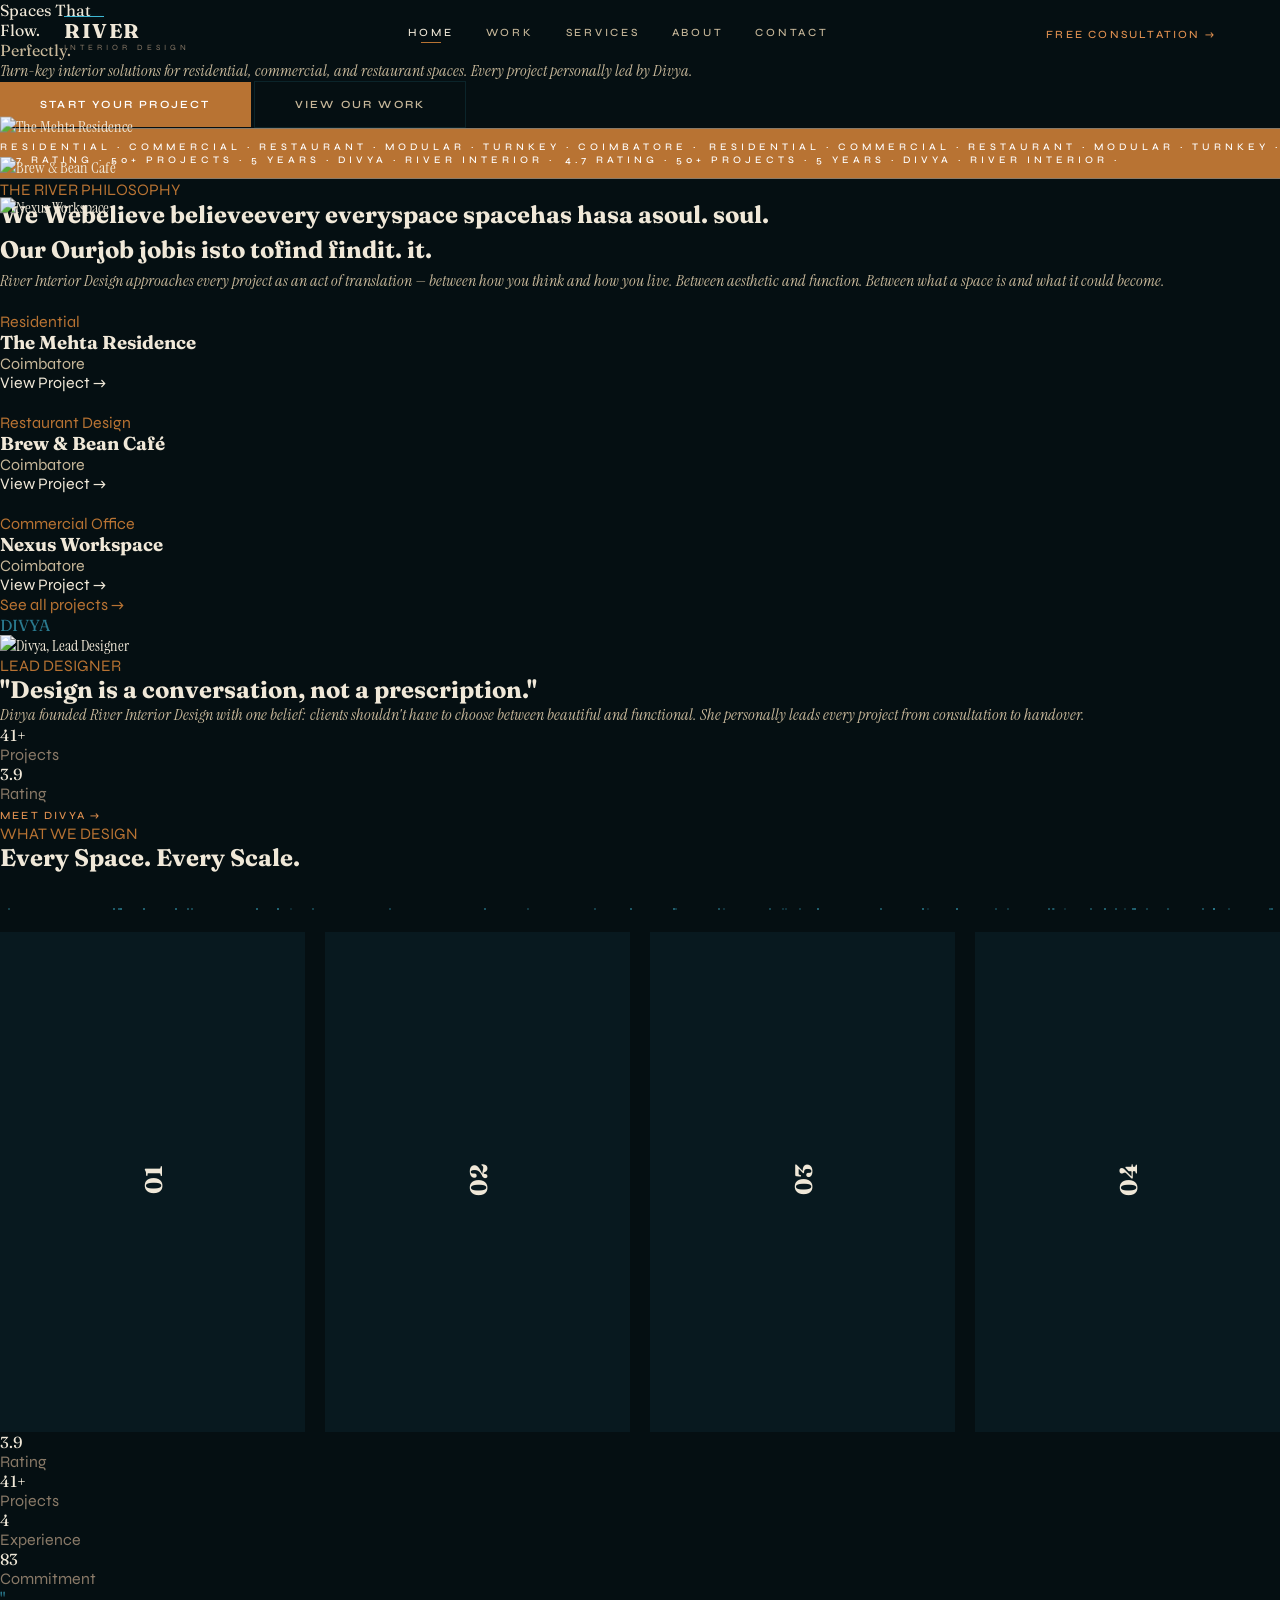
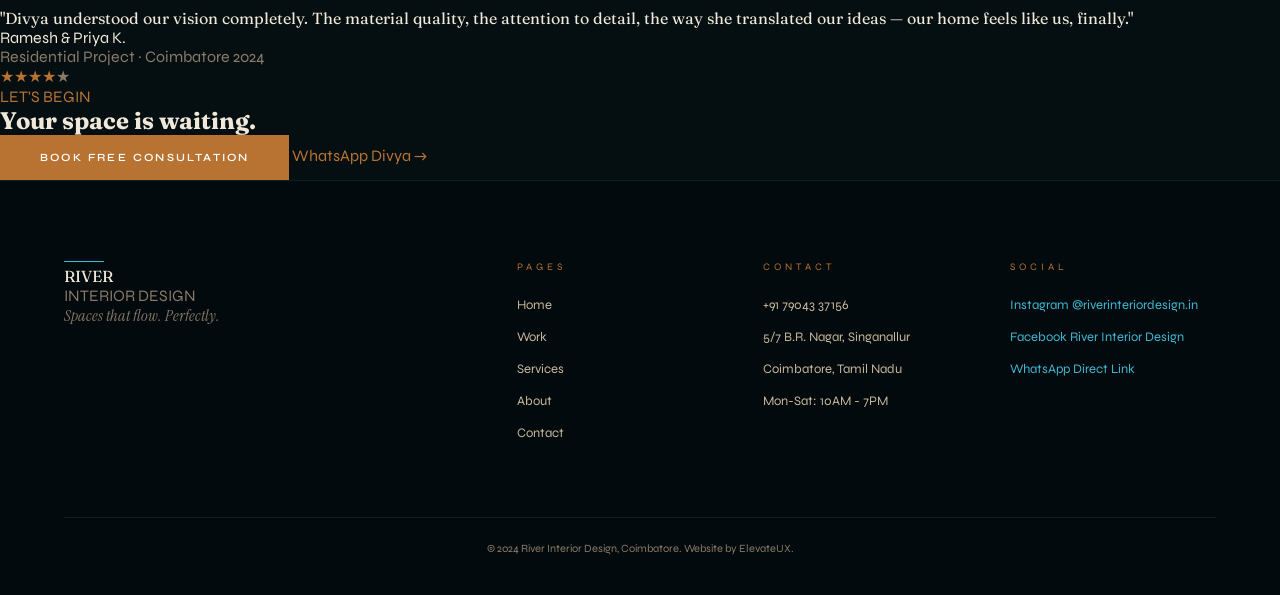
==== index.html @ d5b52022 "first commit" ====
<!DOCTYPE html>
<html lang="en">

<head>
    <meta charset="UTF-8">
    <meta name="viewport" content="width=device-width, initial-scale=1.0">
    <title>River Interior Design | Turnkey Interior Solutions, Coimbatore</title>
    <meta name="description"
        content="Award-winning turnkey interior solutions for residential, commercial, and restaurant spaces in Coimbatore, led by Divya.">
    <link rel="stylesheet" href="css/style.css">
    <!-- Tailwind CSS included via CDN for layout utilities -->
    <script src="https://cdn.tailwindcss.com"></script>
    <script>
        tailwind.config = {
            theme: {
                extend: {
                    colors: {
                        deep: '#050f12',
                        surface: '#0a2028',
                        raised: '#0f3040',
                        elevated: '#1a4a60',
                        teal: '#2a7a8f',
                        glow: '#3fb8d4',
                        shimmer: '#7de0f5',
                        sand: '#f0e8d8',
                        'sand-dim': '#c8b89a',
                        'sand-muted': '#8a7a68',
                        copper: '#b87333',
                        'copper-bright': '#e09050',
                        'copper-dim': '#7a4f22',
                    }
                }
            }
        }
    </script>
    <!-- Three.js for Hero Background -->
    <script src="https://cdnjs.cloudflare.com/ajax/libs/three.js/r128/three.min.js"></script>
</head>

<body class="bg-deep text-sand">

    <!-- NAVIGATION -->
    <nav class="navbar">
        <div class="nav-left">
            <div class="nav-logo-mark"></div>
            <a href="index.html" class="nav-title">RIVER</a>
            <div class="nav-subtitle">INTERIOR DESIGN</div>
        </div>

        <div class="nav-center hidden md:flex">
            <a href="index.html" class="nav-link active">Home</a>
            <a href="work.html" class="nav-link">Work</a>
            <a href="services.html" class="nav-link">Services</a>
            <a href="about.html" class="nav-link">About</a>
            <a href="contact.html" class="nav-link">Contact</a>
        </div>

        <div class="nav-right hidden md:flex">
            <a href="contact.html" class="btn-text-copper">FREE CONSULTATION &rarr;</a>
        </div>

        <div class="menu-toggle md:hidden">
            <span></span>
            <span></span>
        </div>
    </nav>

    <!-- MOBILE MENU -->
    <div class="mobile-menu">
        <a href="index.html" class="nav-link active">Home</a>
        <a href="work.html" class="nav-link">Work</a>
        <a href="services.html" class="nav-link">Services</a>
        <a href="about.html" class="nav-link">About</a>
        <a href="contact.html" class="nav-link">Contact</a>
    </div>

    <!-- HERO SECTION -->
    <section class="relative w-full h-screen min-h-[700px] overflow-hidden flex items-center pt-[68px] bg-deep">
        <!-- 3D Canvas Background -->
        <div id="canvas-container" class="absolute inset-0 w-full h-full pointer-events-none blur-[4px]"></div>

        <div class="relative z-10 w-full max-w-5xl mx-auto px-4 flex flex-col items-center text-center mt-0">

            <!-- Headline Wipe Reveal -->
            <div class="clip-up-text clip-up mb-2">
                <span
                    class="font-display font-bold text-[clamp(64px,10vw,140px)] text-sand leading-[0.92] tracking-[-0.02em]">Spaces
                    That</span>
            </div>
            <div class="clip-up-text clip-up mb-2">
                <span
                    class="font-display italic font-black text-[clamp(72px,12vw,160px)] text-glow leading-[0.92] tracking-[-0.02em]"
                    style="transition-delay: 0.2s">Flow.</span>
            </div>
            <div class="clip-up-text clip-up mb-8">
                <span
                    class="font-display font-light text-[clamp(64px,10vw,140px)] text-sand-dim leading-[0.92] tracking-[-0.02em]"
                    style="transition-delay: 0.4s">Perfectly.</span>
            </div>

            <!-- Decorative Line -->
            <div class="reveal">
                <div class="h-[1px] bg-copper w-0 mb-8 transition-all duration-[800ms] ease-in-out fade-up mx-auto"
                    style="width: 80px; transition-delay: 0.9s"></div>
            </div>

            <!-- Subline -->
            <div class="reveal">
                <p class="font-italic text-[22px] text-sand-dim leading-[1.7] max-w-[600px] mx-auto mb-12 fade-up"
                    style="transition-delay: 1.1s">
                    Turn-key interior solutions for residential, commercial, and restaurant spaces. Every project
                    personally led by Divya.
                </p>
            </div>

            <!-- CTAs -->
            <div class="reveal flex flex-col sm:flex-row gap-6 justify-center">
                <a href="contact.html" class="btn-primary fade-up" style="transition-delay: 1.4s">Start Your Project</a>
                <a href="work.html" class="btn-outline fade-up" style="transition-delay: 1.5s">View Our Work</a>
            </div>
        </div>
    </section>

    <!-- MARQUEE STRIP -->
    <div class="marquee-container mt-12">
        <div class="marquee-row">
            <div class="marquee-content">
                <span class="marquee-text">RESIDENTIAL &middot; COMMERCIAL &middot; RESTAURANT &middot; MODULAR &middot;
                    TURNKEY &middot; COIMBATORE &middot;</span>
                <span class="marquee-text">RESIDENTIAL &middot; COMMERCIAL &middot; RESTAURANT &middot; MODULAR &middot;
                    TURNKEY &middot; COIMBATORE &middot;</span>
            </div>
        </div>
        <div class="marquee-row reverse">
            <div class="marquee-content">
                <span class="marquee-text">4.7 RATING &middot; 50+ PROJECTS &middot; 5 YEARS &middot; DIVYA &middot;
                    RIVER INTERIOR &middot;</span>
                <span class="marquee-text">4.7 RATING &middot; 50+ PROJECTS &middot; 5 YEARS &middot; DIVYA &middot;
                    RIVER INTERIOR &middot;</span>
            </div>
        </div>
    </div>

    <!-- PHILOSOPHY SECTION -->
    <section class="bg-surface py-[140px] px-[5%]">
        <div class="mb-12">
            <span class="font-ui text-[10px] text-copper tracking-[0.4em] uppercase">THE RIVER PHILOSOPHY</span>
        </div>

        <div class="max-w-5xl">
            <h2 class="word-reveal font-display font-bold text-[clamp(40px,5vw,72px)] text-sand leading-[1.1] mb-2">We
                believe every space has a soul.</h2>
            <h2
                class="word-reveal font-display italic font-light text-[clamp(40px,5vw,72px)] text-glow leading-[1.1] mb-12">
                Our job is to find it.</h2>

            <div class="reveal">
                <p class="font-italic text-[18px] text-sand-dim leading-[1.8] max-w-[560px] fade-up">
                    River Interior Design approaches every project as an act of translation — between how you think and
                    how you live. Between aesthetic and function. Between what a space is and what it could become.
                </p>
            </div>
        </div>
    </section>

    <!-- FEATURED WORK (3 Projects) -->
    <section class="bg-deep pb-20">
        <!-- Project 1 -->
        <a href="work.html" class="block relative w-full h-[70vh] overflow-hidden group">
            <div class="absolute inset-0 w-full h-[120%] -top-[10%]">
                <img src="https://placehold.co/1400x800/0a2028/3fb8d4?text=The+Mehta+Residence"
                    alt="The Mehta Residence"
                    class="w-full h-full object-cover parallax-img transition-transform duration-[800ms] group-hover:scale-[1.04]">
            </div>
            <div class="absolute inset-0 bg-gradient-to-b from-transparent to-[rgba(5,15,18,0.9)]"></div>
            <!-- Hover Border -->
            <div class="absolute top-0 left-0 h-full w-0 bg-copper transition-all duration-500 group-hover:w-1"></div>

            <div class="absolute bottom-0 left-0 p-[60px] z-10">
                <div class="font-ui text-[10px] text-copper tracking-[0.4em] uppercase mb-4">Residential</div>
                <h3 class="font-display font-bold text-4xl md:text-5xl text-sand mb-2">The Mehta Residence</h3>
                <div class="font-ui text-sm text-sand-dim mb-6">Coimbatore</div>
                <div class="font-ui text-[11px] text-glow tracking-[0.2em] uppercase">View Project &rarr;</div>
            </div>
        </a>

        <!-- Project 2 -->
        <a href="work.html" class="block relative w-full h-[70vh] overflow-hidden group">
            <div class="absolute inset-0 w-full h-[120%] -top-[10%]">
                <img src="https://placehold.co/1400x800/0a2028/3fb8d4?text=Brew+%26+Bean+Café" alt="Brew & Bean Café"
                    class="w-full h-full object-cover parallax-img transition-transform duration-[800ms] group-hover:scale-[1.04]">
            </div>
            <div class="absolute inset-0 bg-gradient-to-b from-transparent to-[rgba(5,15,18,0.9)]"></div>
            <div class="absolute top-0 left-0 h-full w-0 bg-copper transition-all duration-500 group-hover:w-1"></div>

            <div class="absolute bottom-0 left-0 p-[60px] z-10">
                <div class="font-ui text-[10px] text-copper tracking-[0.4em] uppercase mb-4">Restaurant Design</div>
                <h3 class="font-display font-bold text-4xl md:text-5xl text-sand mb-2">Brew & Bean Café</h3>
                <div class="font-ui text-sm text-sand-dim mb-6">Coimbatore</div>
                <div class="font-ui text-[11px] text-glow tracking-[0.2em] uppercase">View Project &rarr;</div>
            </div>
        </a>

        <!-- Project 3 -->
        <a href="work.html" class="block relative w-full h-[70vh] overflow-hidden group">
            <div class="absolute inset-0 w-full h-[120%] -top-[10%]">
                <img src="https://placehold.co/1400x800/0a2028/3fb8d4?text=Nexus+Workspace" alt="Nexus Workspace"
                    class="w-full h-full object-cover parallax-img transition-transform duration-[800ms] group-hover:scale-[1.04]">
            </div>
            <div class="absolute inset-0 bg-gradient-to-b from-transparent to-[rgba(5,15,18,0.9)]"></div>
            <div class="absolute top-0 left-0 h-full w-0 bg-copper transition-all duration-500 group-hover:w-1"></div>

            <div class="absolute bottom-0 left-0 p-[60px] z-10">
                <div class="font-ui text-[10px] text-copper tracking-[0.4em] uppercase mb-4">Commercial Office</div>
                <h3 class="font-display font-bold text-4xl md:text-5xl text-sand mb-2">Nexus Workspace</h3>
                <div class="font-ui text-sm text-sand-dim mb-6">Coimbatore</div>
                <div class="font-ui text-[11px] text-glow tracking-[0.2em] uppercase">View Project &rarr;</div>
            </div>
        </a>

        <div class="text-center pt-16">
            <a href="work.html"
                class="font-ui text-[12px] text-copper tracking-[0.3em] uppercase hover:text-copper-bright transition-colors">See
                all projects &rarr;</a>
        </div>
    </section>

    <!-- DIVYA INTRO -->
    <section class="bg-raised py-[120px] px-[5%] overflow-hidden">
        <div class="flex flex-col md:flex-row max-w-7xl mx-auto">
            <!-- Left -->
            <div class="w-full md:w-[35%] relative mb-16 md:mb-0">
                <div
                    class="font-display font-black text-[120px] text-teal opacity-5 absolute -left-5 top-1/2 -translate-y-1/2 rotate-90 origin-center select-none pointer-events-none">
                    DIVYA</div>
                <div class="relative z-10 md:-mr-8 border-l-[3px] border-copper bg-deep">
                    <img src="https://placehold.co/480x600/0f3040/3fb8d4?text=Divya" alt="Divya, Lead Designer"
                        class="w-full h-auto">
                </div>
            </div>

            <!-- Right -->
            <div class="w-full md:w-[65%] md:pl-[60px] flex flex-col justify-center reveal">
                <div class="font-ui text-[10px] text-copper tracking-[0.4em] uppercase mb-6 fade-up">LEAD DESIGNER</div>
                <h2 class="font-display italic font-bold text-[clamp(32px,4vw,52px)] text-sand leading-[1.2] mb-8 fade-up"
                    style="transition-delay: 0.1s">"Design is a conversation, not a prescription."</h2>
                <div class="w-20 h-[1px] bg-copper mb-8 fade-up" style="transition-delay: 0.2s"></div>
                <p class="font-italic text-[17px] text-sand-dim leading-[1.8] mb-12 fade-up"
                    style="transition-delay: 0.3s">
                    Divya founded River Interior Design with one belief: clients shouldn't have to choose between
                    beautiful and functional. She personally leads every project from consultation to handover.
                </p>

                <div class="flex gap-16 mb-12 fade-up stats-section" style="transition-delay: 0.4s">
                    <div>
                        <div class="font-display font-bold text-5xl text-glow mb-2 counter-val" data-target="50">49+
                        </div>
                        <div class="font-ui text-[11px] text-sand-muted tracking-widest uppercase">Projects</div>
                    </div>
                    <div>
                        <div class="font-display font-bold text-5xl text-glow mb-2 counter-val" data-target="4.7">4.7★
                        </div>
                        <div class="font-ui text-[11px] text-sand-muted tracking-widest uppercase">Rating</div>
                    </div>
                </div>

                <a href="about.html" class="btn-text-copper self-start fade-up" style="transition-delay: 0.5s">Meet
                    Divya &rarr;</a>
            </div>
        </div>
    </section>

    <!-- SERVICES PREVIEW -->
    <section class="bg-surface py-[120px] px-[5%]">
        <div class="reveal">
            <div class="font-ui text-[10px] text-copper tracking-[0.4em] uppercase mb-4 fade-up">WHAT WE DESIGN</div>
            <h2 class="font-display font-bold text-[clamp(40px,5vw,64px)] text-sand fade-up"
                style="transition-delay: 0.1s">Every Space. Every Scale.</h2>
        </div>

        <div class="accordion-container">
            <!-- 01 -->
            <a href="services.html" class="accordion-item"
                style="background-image: url('https://placehold.co/600x500/0f3040/3fb8d4?text=Residential');">
                <div class="accordion-default">
                    <span class="accordion-number">01</span>
                </div>
                <div class="accordion-content">
                    <h3 class="accordion-title">Residential</h3>
                    <p class="accordion-desc">Spaces that feel like home — because they are.</p>
                    <span class="font-ui text-[11px] text-copper tracking-[0.2em] uppercase">Explore &rarr;</span>
                </div>
            </a>

            <!-- 02 -->
            <a href="services.html" class="accordion-item"
                style="background-image: url('https://placehold.co/600x500/0f3040/3fb8d4?text=Commercial');">
                <div class="accordion-default">
                    <span class="accordion-number">02</span>
                </div>
                <div class="accordion-content">
                    <h3 class="accordion-title">Commercial</h3>
                    <p class="accordion-desc">Your brand, made spatial. Function-first workspaces.</p>
                    <span class="font-ui text-[11px] text-copper tracking-[0.2em] uppercase">Explore &rarr;</span>
                </div>
            </a>

            <!-- 03 -->
            <a href="services.html" class="accordion-item"
                style="background-image: url('https://placehold.co/600x500/0f3040/3fb8d4?text=Restaurant');">
                <div class="accordion-default">
                    <span class="accordion-number">03</span>
                </div>
                <div class="accordion-content">
                    <h3 class="accordion-title">Restaurant</h3>
                    <p class="accordion-desc">Hospitality begins before the food arrives.</p>
                    <span class="font-ui text-[11px] text-copper tracking-[0.2em] uppercase">Explore &rarr;</span>
                </div>
            </a>

            <!-- 04 -->
            <a href="services.html" class="accordion-item"
                style="background-image: url('https://placehold.co/600x500/0f3040/3fb8d4?text=Modular');">
                <div class="accordion-default">
                    <span class="accordion-number">04</span>
                </div>
                <div class="accordion-content">
                    <h3 class="accordion-title">Modular</h3>
                    <p class="accordion-desc">Precision engineering meets personal taste.</p>
                    <span class="font-ui text-[11px] text-copper tracking-[0.2em] uppercase">Explore &rarr;</span>
                </div>
            </a>
        </div>
    </section>

    <!-- STATS COUNTER -->
    <section class="bg-deep py-[100px] px-[5%] reveal stats-section">
        <div class="max-w-6xl mx-auto flex flex-wrap justify-between items-center text-center gap-8">
            <div class="fade-up" style="transition-delay: 0.1s;">
                <div class="font-display font-black text-6xl md:text-[80px] text-glow mb-4 counter-val"
                    data-target="4.7">0.0★</div>
                <div class="font-ui text-[10px] text-sand-muted tracking-[0.4em] uppercase">Rating</div>
            </div>

            <div class="transform -translate-y-8 fade-up" style="transition-delay: 0.2s;">
                <div class="font-display font-black text-6xl md:text-[80px] text-glow mb-4 counter-val"
                    data-target="50">0+</div>
                <div class="font-ui text-[10px] text-sand-muted tracking-[0.4em] uppercase">Projects</div>
            </div>

            <div class="transform translate-y-8 fade-up" style="transition-delay: 0.3s;">
                <div class="font-display font-black text-6xl md:text-[80px] text-glow mb-4 counter-val" data-target="5">
                    0 Years</div>
                <div class="font-ui text-[10px] text-sand-muted tracking-[0.4em] uppercase">Experience</div>
            </div>

            <div class="transform -translate-y-4 fade-up" style="transition-delay: 0.4s;">
                <div class="font-display font-black text-6xl md:text-[80px] text-glow mb-4 counter-val"
                    data-target="100">0%</div>
                <div class="font-ui text-[10px] text-sand-muted tracking-[0.4em] uppercase">Commitment</div>
            </div>
        </div>
    </section>

    <!-- TESTIMONIAL -->
    <section class="bg-raised py-[120px] px-[5%] relative overflow-hidden flex flex-col items-center text-center">
        <!-- Subtle Animated Background -->
        <div class="absolute inset-0 bg-gradient-to-br from-raised via-surface to-teal opacity-10 animate-[gradient_30s_ease_infinite]"
            style="background-size: 400% 400%;"></div>

        <div
            class="font-display font-black text-[200px] text-teal opacity-[0.06] absolute top-10 left-[10%] leading-none pointer-events-none">
            "</div>

        <div class="relative z-10 max-w-[800px] mx-auto reveal">
            <p
                class="font-display italic font-normal text-[clamp(22px,2.5vw,36px)] text-sand leading-[1.5] mb-12 fade-up">
                "Divya understood our vision completely. The material quality, the attention to detail, the way she
                translated our ideas — our home feels like us, finally."
            </p>

            <div class="w-[60px] h-[1px] bg-copper mx-auto mb-6 fade-up" style="transition-delay: 0.2s"></div>

            <div class="font-ui font-semibold text-[13px] text-sand tracking-[0.1em] mb-2 fade-up"
                style="transition-delay: 0.3s">Ramesh & Priya K.</div>
            <div class="font-ui text-[11px] text-sand-muted fade-up" style="transition-delay: 0.4s">Residential Project
                &middot; Coimbatore 2024</div>
            <div class="text-copper mt-4 tracking-[0.2em] fade-up" style="transition-delay: 0.5s">★★★★<span
                    class="text-sand-muted">★</span></div>
        </div>
    </section>

    <!-- CTA SECTION -->
    <section class="relative bg-deep h-[60vh] flex flex-col justify-center items-center text-center overflow-hidden">
        <!-- Particles container -->
        <div id="particles" class="absolute inset-0 pointer-events-none opacity-40"></div>

        <div class="relative z-10 reveal">
            <div class="font-ui text-[10px] text-copper tracking-[0.5em] uppercase mb-6 fade-up">LET'S BEGIN</div>
            <h2 class="font-display italic font-bold text-[clamp(48px,6vw,96px)] text-sand mb-12 fade-up"
                style="transition-delay: 0.1s">Your space is waiting.</h2>

            <div class="flex flex-col items-center gap-6 fade-up" style="transition-delay: 0.2s">
                <a href="contact.html" class="btn-primary">Book Free Consultation</a>
                <a href="contact.html"
                    class="font-ui text-[11px] text-copper hover:text-copper-bright tracking-widest uppercase transition-colors">WhatsApp
                    Divya &rarr;</a>
            </div>
        </div>
    </section>

    <!-- FOOTER -->
    <footer>
        <div class="footer-grid">
            <div>
                <div class="nav-logo-mark mb-6"></div>
                <div class="font-display font-bold text-2xl text-glow mb-1">RIVER</div>
                <div class="font-ui text-[8px] text-sand-muted tracking-[0.6em] mb-4 uppercase">INTERIOR DESIGN</div>
                <p class="font-italic text-[13px] text-sand-muted">Spaces that flow. Perfectly.</p>
            </div>

            <div>
                <div class="footer-label">PAGES</div>
                <a href="index.html" class="footer-link">Home</a>
                <a href="work.html" class="footer-link">Work</a>
                <a href="services.html" class="footer-link">Services</a>
                <a href="about.html" class="footer-link">About</a>
                <a href="contact.html" class="footer-link">Contact</a>
            </div>

            <div>
                <div class="footer-label">CONTACT</div>
                <span class="footer-text">+91 79043 37156</span>
                <span class="footer-text">5/7 B.R. Nagar, Singanallur</span>
                <span class="footer-text">Coimbatore, Tamil Nadu</span>
                <span class="footer-text">Mon-Sat: 10AM - 7PM</span>
            </div>

            <div>
                <div class="footer-label">SOCIAL</div>
                <a href="#" class="footer-link footer-social">Instagram @riverinteriordesign.in</a>
                <a href="#" class="footer-link footer-social">Facebook River Interior Design</a>
                <a href="#" class="footer-link footer-social">WhatsApp Direct Link</a>
            </div>
        </div>

        <div class="footer-bottom">
            &copy; 2024 River Interior Design, Coimbatore. Website by ElevateUX.
        </div>
    </footer>

    <!-- Three.js Setup & Additional inline JS -->
    <script>
        document.addEventListener('DOMContentLoaded', () => {
            // Three.js Hero Canvas Background (Sine Wave Flow)
            const initThreeJS = () => {
                const container = document.getElementById('canvas-container');
                if (!container || typeof THREE === 'undefined') return;

                const scene = new THREE.Scene();
                const camera = new THREE.PerspectiveCamera(45, container.clientWidth / container.clientHeight, 0.1, 100);
                const renderer = new THREE.WebGLRenderer({ alpha: true, antialias: true });

                renderer.setSize(container.clientWidth, container.clientHeight);
                container.appendChild(renderer.domElement);

                // Create flowing ribbon
                const geometry = new THREE.PlaneGeometry(10, 20, 30, 30);
                const material = new THREE.MeshPhongMaterial({
                    color: 0x2a7a8f,
                    wireframe: true,
                    transparent: true,
                    opacity: 0.15
                });

                const ribbon = new THREE.Mesh(geometry, material);
                ribbon.rotation.x = -Math.PI / 3;
                scene.add(ribbon);

                // Lighting
                const ambientLight = new THREE.AmbientLight(0x3fb8d4, 0.5);
                scene.add(ambientLight);

                const dirLight = new THREE.DirectionalLight(0xb87333, 0.8);
                dirLight.position.set(5, 5, 5);
                scene.add(dirLight);

                camera.position.z = 5;

                // Animation
                let time = 0;
                const animate = function () {
                    requestAnimationFrame(animate);

                    time += 0.015;
                    const positions = geometry.attributes.position;

                    for (let i = 0; i < positions.count; i++) {
                        const x = positions.getX(i);
                        const y = positions.getY(i);
                        // Sinusoidal wave pattern
                        const z = Math.sin(x * 1.5 + time) * 0.5 + Math.cos(y * 1.5 + time) * 0.5;
                        positions.setZ(i, z);
                    }
                    geometry.attributes.position.needsUpdate = true;

                    ribbon.rotation.y += 0.0003;

                    renderer.render(scene, camera);
                };

                animate();

                // Handle resize
                window.addEventListener('resize', () => {
                    camera.aspect = container.clientWidth / container.clientHeight;
                    camera.updateProjectionMatrix();
                    renderer.setSize(container.clientWidth, container.clientHeight);
                });
            };

            initThreeJS();

            // Simple CSS/JS Particles for CTA Section
            const initParticles = () => {
                const container = document.getElementById('particles');
                if (!container) return;

                const particleCount = 50;
                for (let i = 0; i < particleCount; i++) {
                    const p = document.createElement('div');
                    p.style.position = 'absolute';
                    p.style.width = '2px';
                    p.style.height = '2px';
                    p.style.backgroundColor = '#3fb8d4';
                    p.style.borderRadius = '50%';
                    p.style.left = Math.random() * 100 + '%';
                    p.style.bottom = '-10px';
                    p.style.opacity = Math.random() * 0.5 + 0.2;

                    const duration = Math.random() * 5 + 5;
                    const delay = Math.random() * 5;

                    p.style.animation = `rise ${duration}s linear ${delay}s infinite`;
                    container.appendChild(p);
                }

                // Add keyframes dynamically
                const style = document.createElement('style');
                style.innerHTML = `
                    @keyframes pulseDown {
                        0% { transform: translateY(-100%); }
                        50% { transform: translateY(100%); }
                        100% { transform: translateY(100%); }
                    }
                    @keyframes gradient {
                        0% { background-position: 0% 50%; }
                        50% { background-position: 100% 50%; }
                        100% { background-position: 0% 50%; }
                    }
                    @keyframes rise {
                        0% { transform: translateY(0); opacity: 0; }
                        10% { opacity: 0.5; }
                        90% { opacity: 0.5; }
                        100% { transform: translateY(-60vh); opacity: 0; }
                    }
                `;
                document.head.appendChild(style);
            };

            initParticles();
        });
    </script>
    <script src="js/main.js"></script>
</body>

</html>
---- css/style.css ----
@import url('https://fonts.googleapis.com/css2?family=Fraunces:ital,opsz,wght@0,9..144,100..900;1,9..144,100..900&family=Syne:wght@400;500;600;700;800&family=Instrument+Serif:ital@0;1&display=swap');

:root {
  --deep: #050f12;
  --surface: #0a2028;
  --raised: #0f3040;
  --elevated: #1a4a60;
  --teal: #2a7a8f;
  --glow: #3fb8d4;
  --shimmer: #7de0f5;

  --sand: #f0e8d8;
  --sand-dim: #c8b89a;
  --sand-muted: #8a7a68;

  --copper: #b87333;
  --copper-bright: #e09050;
  --copper-dim: #7a4f22;

  --white: #ffffff;
  --border: rgba(63,184,212,0.12);
  --border-warm: rgba(184,115,51,0.25);
  --glow-shadow: rgba(63,184,212,0.2);

  --font-display: 'Fraunces', serif;
  --font-ui: 'Syne', sans-serif;
  --font-italic: 'Instrument Serif', serif;
}

* {
  margin: 0;
  padding: 0;
  box-sizing: border-box;
}

body {
  background-color: var(--deep);
  color: var(--sand);
  font-family: var(--font-italic);
  -webkit-font-smoothing: antialiased;
  -moz-osx-font-smoothing: grayscale;
  overflow-x: hidden;
}

::selection {
  background-color: var(--copper);
  color: var(--deep);
}

::-webkit-scrollbar {
  width: 4px;
}
::-webkit-scrollbar-track {
  background: var(--deep);
}
::-webkit-scrollbar-thumb {
  background: var(--glow);
}

img {
  max-width: 100%;
  display: block;
  border-radius: 0 !important;
  box-shadow: none !important;
}

a {
  text-decoration: none;
  color: inherit;
}

ul {
  list-style: none;
}

/* Typography Utilities */
.font-display { font-family: var(--font-display); }
.font-ui { font-family: var(--font-ui); }
.font-italic { font-family: var(--font-italic); font-style: italic; }

.text-sand { color: var(--sand); }
.text-sand-dim { color: var(--sand-dim); }
.text-sand-muted { color: var(--sand-muted); }
.text-teal { color: var(--teal); }
.text-teal-glow { color: var(--glow); }
.text-copper { color: var(--copper); }
.text-white { color: var(--white); }

/* Navigation */
.navbar {
  position: fixed;
  top: 0;
  left: 0;
  width: 100%;
  height: 68px;
  z-index: 1000;
  display: flex;
  justify-content: space-between;
  align-items: center;
  padding: 0 5%;
  background: transparent;
  transition: all 0.5s cubic-bezier(0.16, 1, 0.3, 1);
}

.navbar.scrolled {
  background: rgba(5, 15, 18, 0.95);
  backdrop-filter: blur(20px) saturate(180%);
}

.nav-left {
  display: flex;
  flex-direction: column;
}

.nav-logo-mark {
  width: 40px;
  height: 1px;
  background-color: var(--glow);
  box-shadow: 0 0 5px var(--glow-shadow);
  margin-bottom: 4px;
  animation: flowLine 3s infinite ease-in-out alternate;
}

@keyframes flowLine {
  0% { transform: scaleX(0.8) translateX(-10px); opacity: 0.8; }
  100% { transform: scaleX(1.2) translateX(0); opacity: 1; }
}

.nav-title {
  font-family: var(--font-display);
  font-weight: 700;
  font-size: 20px;
  color: var(--sand);
  letter-spacing: 0.08em;
  line-height: 1;
}

.nav-subtitle {
  font-family: var(--font-ui);
  font-weight: 400;
  font-size: 8px;
  color: var(--sand-muted);
  letter-spacing: 0.5em;
  margin-top: 2px;
}

.nav-center {
  display: flex;
  gap: 32px;
}

.nav-link {
  font-family: var(--font-ui);
  font-weight: 500;
  font-size: 11px;
  letter-spacing: 0.25em;
  text-transform: uppercase;
  color: var(--sand-dim);
  position: relative;
  padding-bottom: 4px;
  transition: color 0.4s ease;
}

.nav-link::after {
  content: '';
  position: absolute;
  bottom: 0;
  left: 50%;
  transform: translateX(-50%);
  width: 0;
  height: 1px;
  background-color: var(--copper);
  transition: width 0.4s cubic-bezier(0.16, 1, 0.3, 1);
}

.nav-link:hover, .nav-link.active {
  color: var(--sand);
}

.nav-link:hover::after, .nav-link.active::after {
  width: 20px;
}

.nav-right {
  display: flex;
}

.btn-text-copper {
  font-family: var(--font-ui);
  font-weight: 500;
  font-size: 11px;
  letter-spacing: 0.2em;
  text-transform: uppercase;
  color: var(--copper-bright);
  background: none;
  border: none;
  cursor: pointer;
  transition: letter-spacing 0.4s cubic-bezier(0.16, 1, 0.3, 1);
}

.btn-text-copper:hover {
  letter-spacing: 0.35em;
}

.menu-toggle {
  display: none;
  flex-direction: column;
  gap: 8px;
  cursor: pointer;
  z-index: 1001;
}

.menu-toggle span {
  width: 28px;
  height: 1px;
  background-color: var(--sand);
  transition: transform 0.4s ease;
}

.mobile-menu {
  position: fixed;
  top: 0;
  left: 0;
  width: 100%;
  height: 100vh;
  background-color: var(--deep);
  z-index: 999;
  display: flex;
  flex-direction: column;
  justify-content: center;
  align-items: center;
  gap: 40px;
  transform: translateY(-100%);
  transition: transform 0.6s cubic-bezier(0.16, 1, 0.3, 1);
}

.mobile-menu.open {
  transform: translateY(0);
}

.mobile-menu .nav-link {
  font-family: var(--font-display);
  font-size: 48px;
  text-transform: none;
  letter-spacing: 0;
  color: var(--sand-dim);
}
.mobile-menu .nav-link:hover, .mobile-menu .nav-link.active {
  color: var(--sand);
}
.mobile-menu .nav-link::after {
  display: none;
}

/* Buttons */
.btn-primary {
  display: inline-block;
  background-color: var(--copper);
  color: var(--white);
  font-family: var(--font-ui);
  font-weight: 600;
  font-size: 11px;
  text-transform: uppercase;
  letter-spacing: 0.2em;
  padding: 16px 40px;
  border-radius: 0;
  transition: all 0.4s cubic-bezier(0.16, 1, 0.3, 1);
  border: none;
  cursor: pointer;
}

.btn-primary:hover {
  background-color: var(--copper-bright);
  letter-spacing: 0.35em;
}

.btn-outline {
  display: inline-block;
  background-color: transparent;
  color: var(--sand-dim);
  border: 1px solid var(--border);
  font-family: var(--font-ui);
  font-weight: 600;
  font-size: 11px;
  text-transform: uppercase;
  letter-spacing: 0.2em;
  padding: 16px 40px;
  border-radius: 0;
  transition: all 0.4s cubic-bezier(0.16, 1, 0.3, 1);
  cursor: pointer;
}

.btn-outline:hover {
  border-color: var(--teal);
  color: var(--sand);
  box-shadow: 0 0 20px var(--glow-shadow);
  letter-spacing: 0.35em;
}

/* Layout */
.section-padding {
  padding: 120px 5%;
}

/* Animations */
.clip-up {
  overflow: hidden;
}

.clip-up > span, .clip-up > div {
  display: block;
  transform: translateY(110%);
  transition: transform 0.8s cubic-bezier(0.16, 1, 0.3, 1);
}

.reveal.visible .clip-up > span,
.reveal.visible .clip-up > div,
.clip-up-active > span,
.clip-up-active > div {
  transform: translateY(0);
}

.fade-up {
  opacity: 0;
  transform: translateY(20px);
  transition: all 0.8s cubic-bezier(0.16, 1, 0.3, 1);
}

.reveal.visible .fade-up,
.fade-up-active {
  opacity: 1;
  transform: translateY(0);
}

/* Marquee */
.marquee-container {
  background-color: var(--copper);
  padding: 12px 0;
  overflow: hidden;
  display: flex;
  flex-direction: column;
  gap: 1px;
  border-top: 1px solid var(--sand-muted);
  border-bottom: 1px solid var(--sand-muted);
}

.marquee-row {
  display: flex;
  white-space: nowrap;
}

.marquee-content {
  display: flex;
  animation: marquee 25s linear infinite;
  padding-right: 1em;
}

.marquee-row.reverse .marquee-content {
  animation: marquee-reverse 20s linear infinite;
}

.marquee-text {
  font-family: var(--font-ui);
  font-weight: 500;
  font-size: 10px;
  letter-spacing: 0.4em;
  color: var(--white);
  text-transform: uppercase;
  margin-right: 1em;
}

@keyframes marquee {
  0% { transform: translateX(0); }
  100% { transform: translateX(-100%); }
}

@keyframes marquee-reverse {
  0% { transform: translateX(-100%); }
  100% { transform: translateX(0); }
}

/* Accordion */
.accordion-container {
  display: flex;
  height: 500px;
  gap: 20px;
  margin-top: 60px;
}

.accordion-item {
  flex: 1;
  position: relative;
  overflow: hidden;
  transition: all 0.6s cubic-bezier(0.16, 1, 0.3, 1);
  cursor: pointer;
  background-size: cover;
  background-position: center;
}

.accordion-item::before {
  content: '';
  position: absolute;
  top: 0;
  left: 0;
  width: 100%;
  height: 100%;
  background: rgba(10, 32, 40, 0.6);
  transition: background 0.6s ease;
}

.accordion-item:hover {
  flex: 3;
}

.accordion-item:hover::before {
  background: rgba(10, 32, 40, 0.3);
}

.accordion-default {
  position: absolute;
  top: 50%;
  left: 50%;
  transform: translate(-50%, -50%);
  transition: opacity 0.4s ease;
}

.accordion-number {
  font-family: var(--font-display);
  font-weight: 700;
  font-size: 24px;
  color: var(--sand);
  writing-mode: vertical-rl;
  text-orientation: mixed;
  transform: rotate(180deg);
}

.accordion-content {
  position: absolute;
  bottom: 40px;
  left: 40px;
  right: 40px;
  opacity: 0;
  transform: translateY(20px);
  transition: all 0.5s ease;
  pointer-events: none;
}

.accordion-item:hover .accordion-default {
  opacity: 0;
}

.accordion-item:hover .accordion-content {
  opacity: 1;
  transform: translateY(0);
  pointer-events: auto;
  transition-delay: 0.2s;
}

.accordion-title {
  font-family: var(--font-display);
  font-weight: 700;
  font-size: 36px;
  color: var(--sand);
  margin-bottom: 12px;
}

.accordion-desc {
  font-family: var(--font-italic);
  font-size: 15px;
  color: var(--sand-dim);
  margin-bottom: 20px;
}

/* Footer */
footer {
  background-color: #020a0d;
  border-top: 1px solid var(--border);
  padding: 80px 5% 40px;
}

.footer-grid {
  display: grid;
  grid-template-columns: 2fr 1fr 1fr 1fr;
  gap: 40px;
  margin-bottom: 60px;
}

.footer-label {
  font-family: var(--font-ui);
  font-size: 10px;
  color: var(--copper);
  letter-spacing: 0.4em;
  text-transform: uppercase;
  margin-bottom: 24px;
}

.footer-link, .footer-text {
  font-family: var(--font-ui);
  font-size: 13px;
  color: var(--sand-dim);
  margin-bottom: 16px;
  display: block;
  transition: color 0.3s ease;
}

.footer-link:hover {
  color: var(--sand);
}

.footer-social {
  color: var(--glow);
}

.footer-social:hover {
  color: var(--sand);
}

.footer-bottom {
  border-top: 1px solid var(--border);
  padding-top: 24px;
  text-align: center;
  font-family: var(--font-ui);
  font-size: 11px;
  color: var(--sand-muted);
}

/* Responsive */
@media (max-width: 768px) {
  .nav-center, .nav-right {
    display: none;
  }
  .menu-toggle {
    display: flex;
  }
  .menu-toggle.open span:nth-child(1) {
    transform: translateY(9px) rotate(45deg);
  }
  .menu-toggle.open span:nth-child(2) {
    transform: translateY(-9px) rotate(-45deg);
  }
  
  .footer-grid {
    grid-template-columns: 1fr;
  }
  
  .accordion-container {
    flex-direction: column;
    height: auto;
  }
  .accordion-item {
    height: 120px;
  }
  .accordion-item:hover {
    height: 300px;
  }
  .accordion-number {
    writing-mode: horizontal-tb;
    transform: none;
  }
}
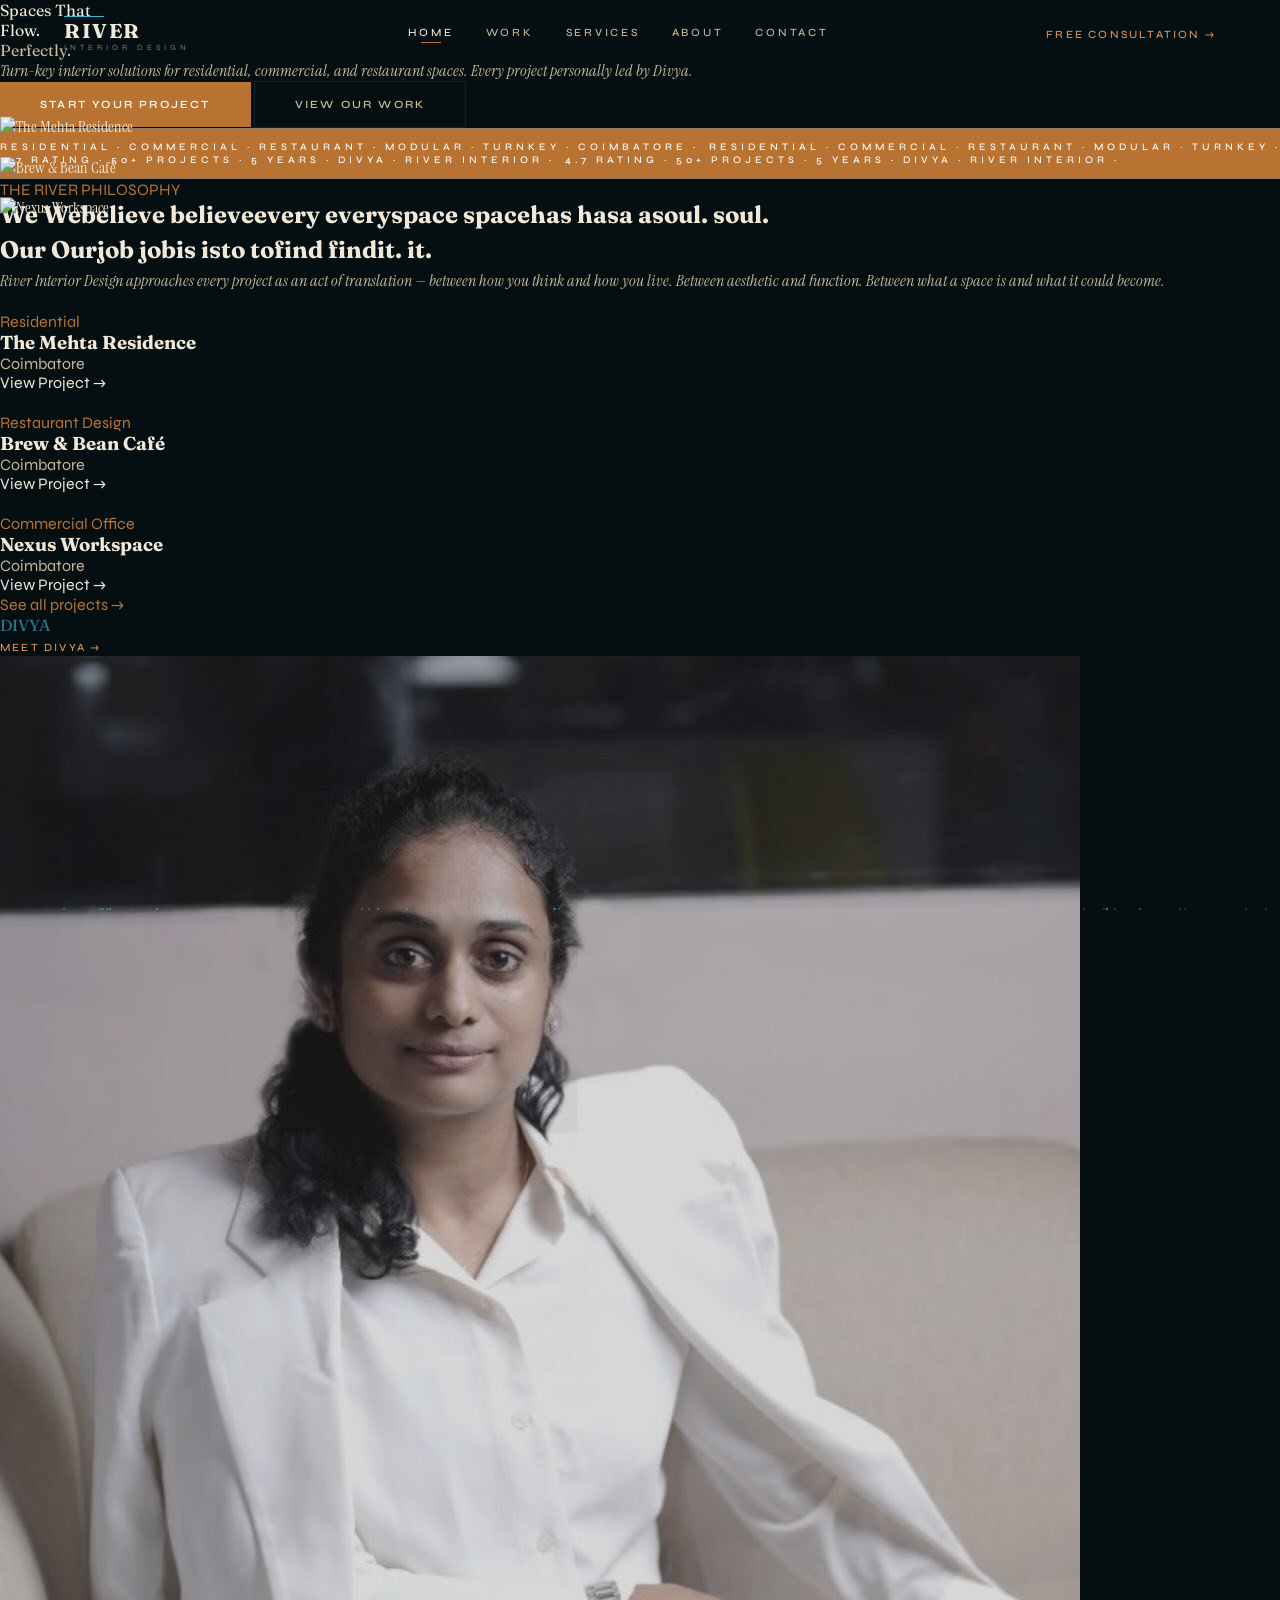
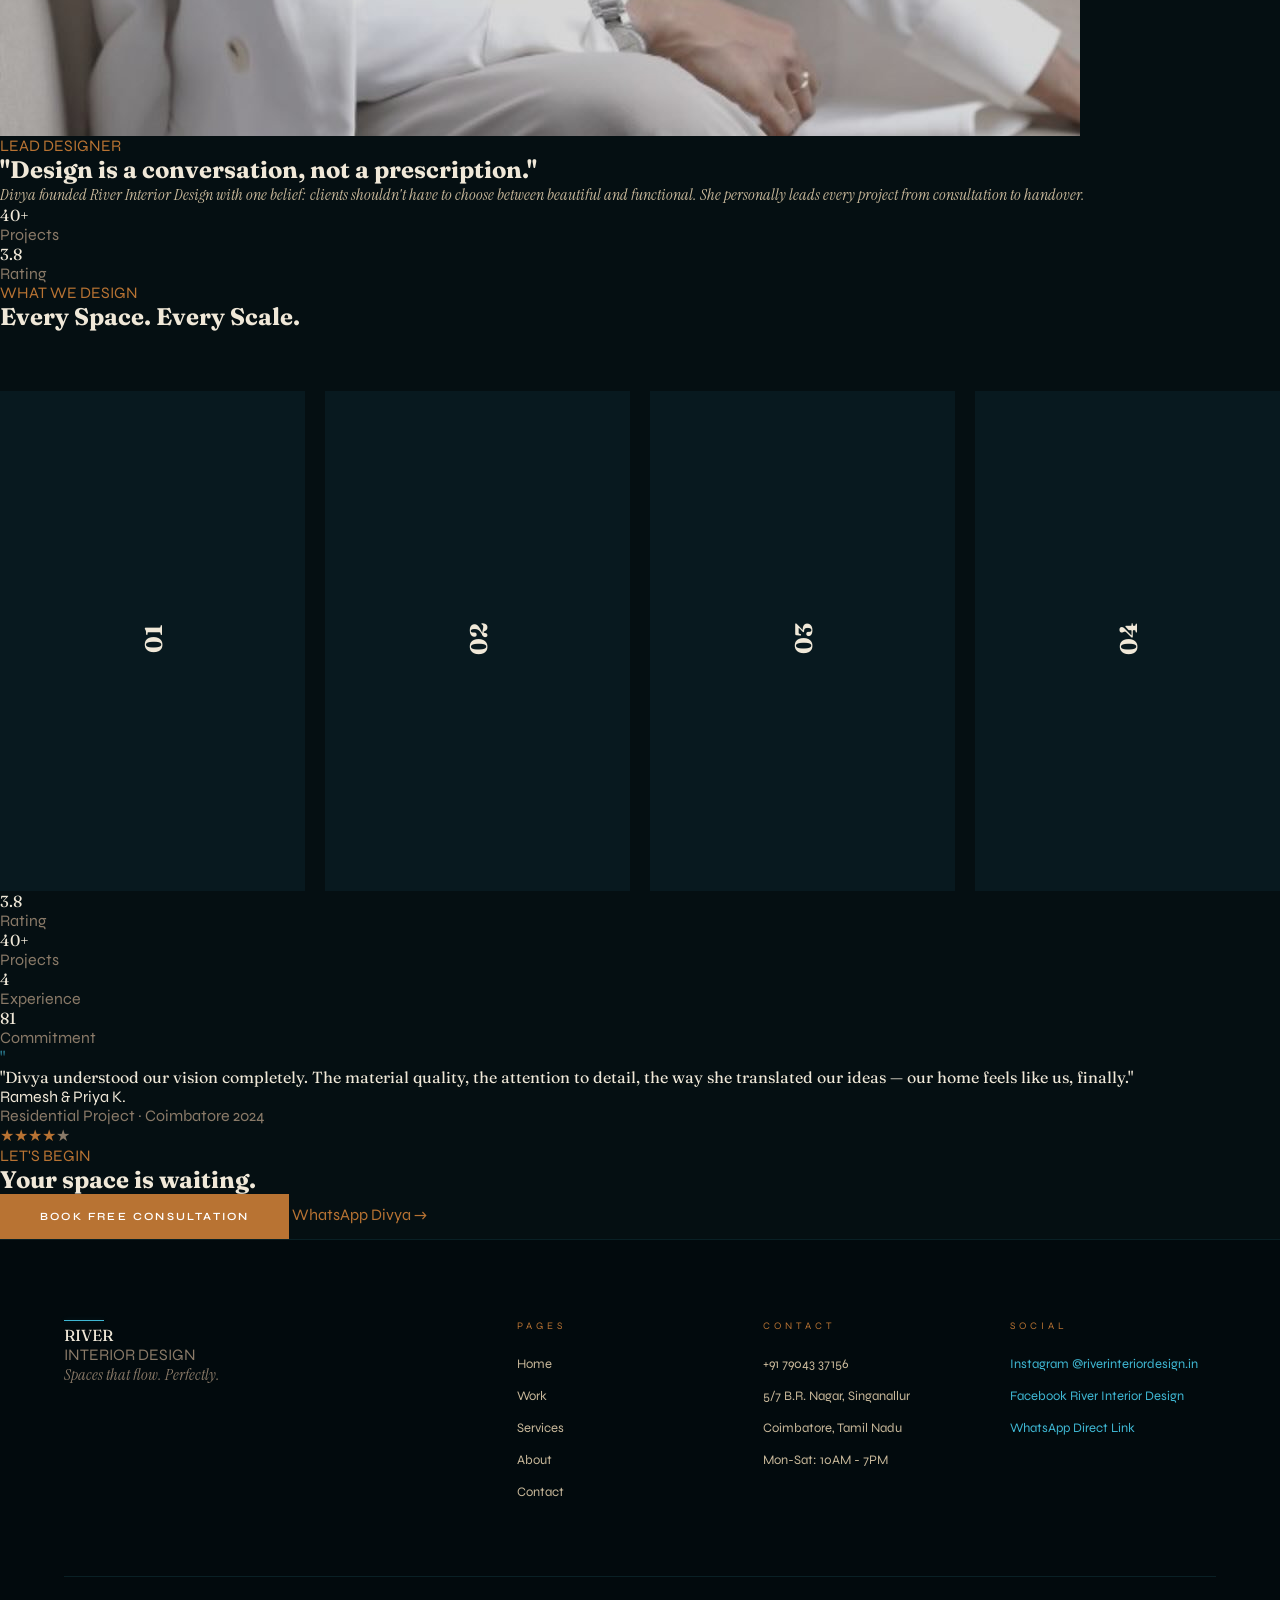
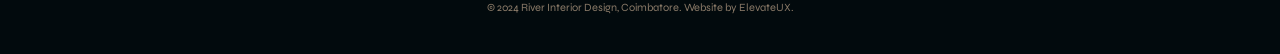
==== commit d5746883: "updated index.html" ====
--- a/index.html
+++ b/index.html
@@ -233,8 +233,10 @@
                 <div
                     class="font-display font-black text-[120px] text-teal opacity-5 absolute -left-5 top-1/2 -translate-y-1/2 rotate-90 origin-center select-none pointer-events-none">
                     DIVYA</div>
+                <a href="about.html" class="btn-text-copper block mb-4">Meet
+                    Divya &rarr;</a>
                 <div class="relative z-10 md:-mr-8 border-l-[3px] border-copper bg-deep">
-                    <img src="https://placehold.co/480x600/0f3040/3fb8d4?text=Divya" alt="Divya, Lead Designer"
+                    <img src="assets/divya.jpg" alt="Divya, Lead Designer"
                         class="w-full h-auto">
                 </div>
             </div>
@@ -264,8 +266,6 @@
                     </div>
                 </div>
 
-                <a href="about.html" class="btn-text-copper self-start fade-up" style="transition-delay: 0.5s">Meet
-                    Divya &rarr;</a>
             </div>
         </div>
     </section>
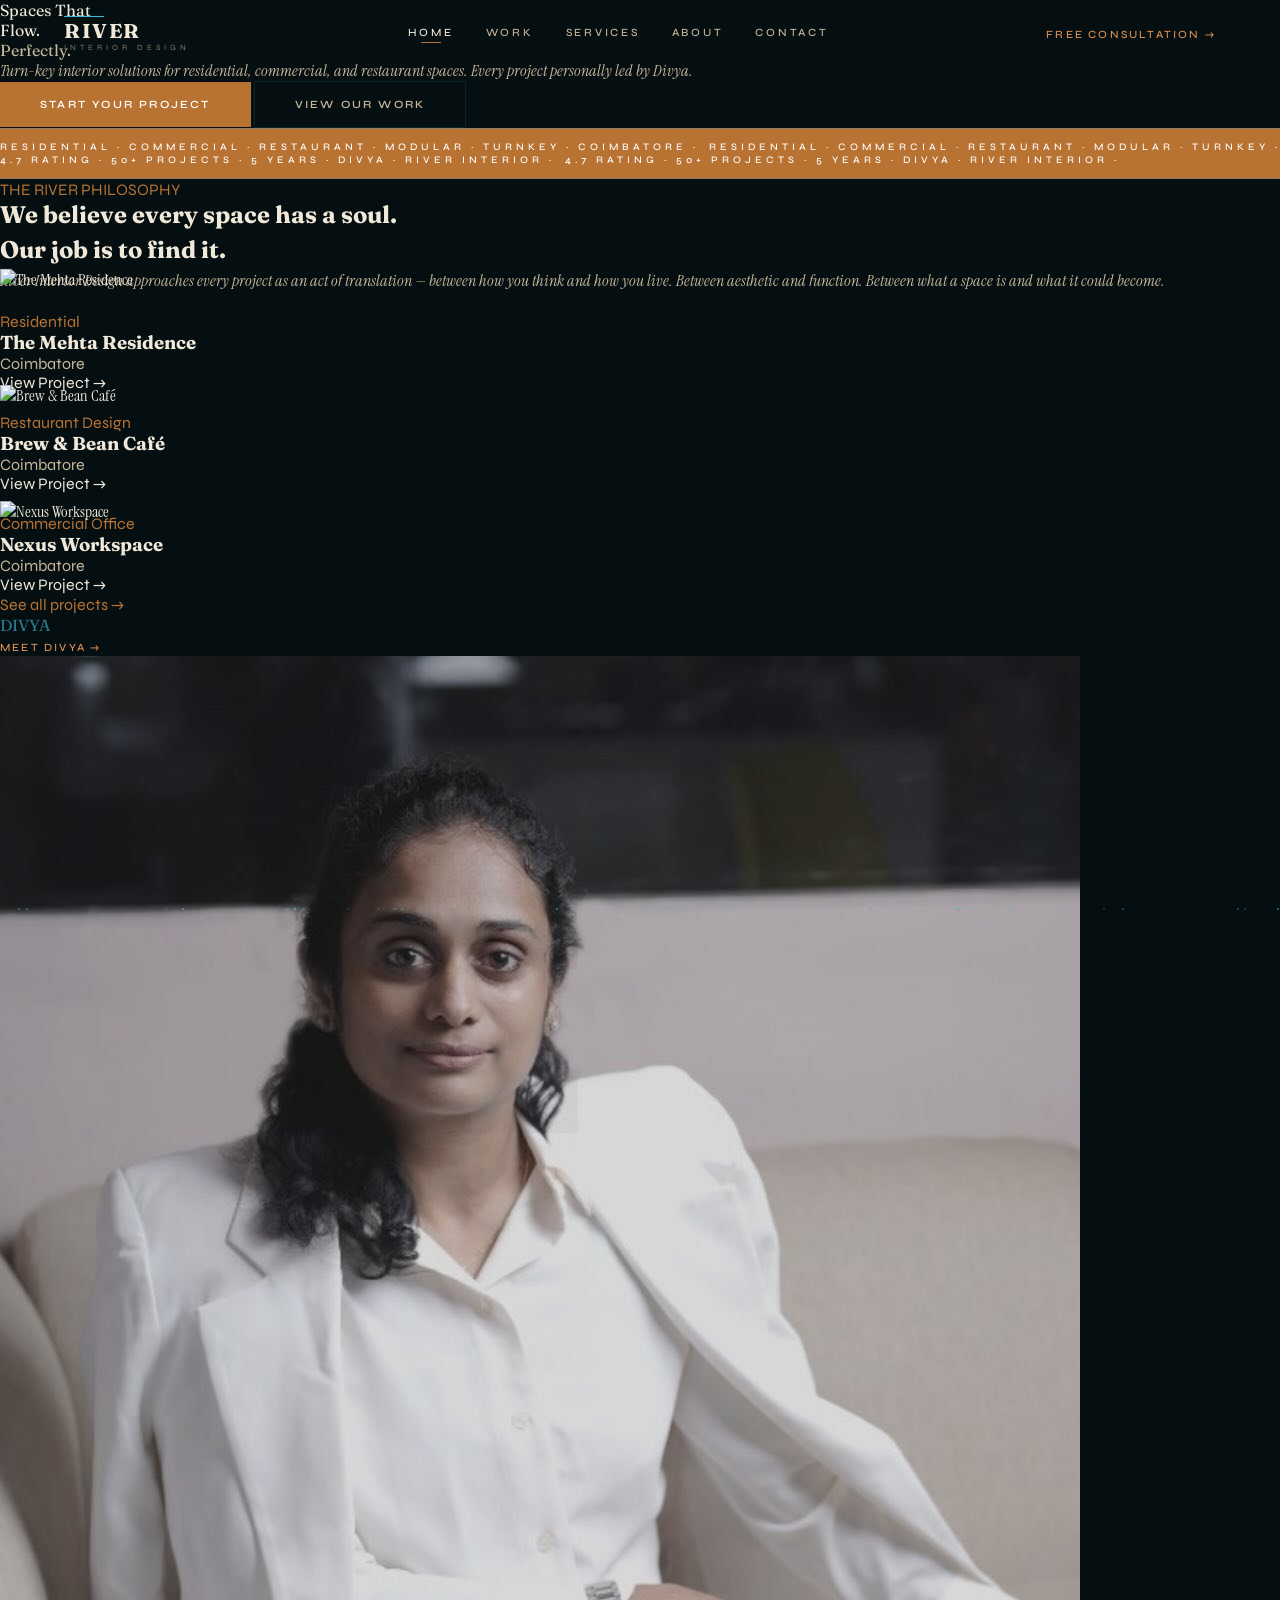
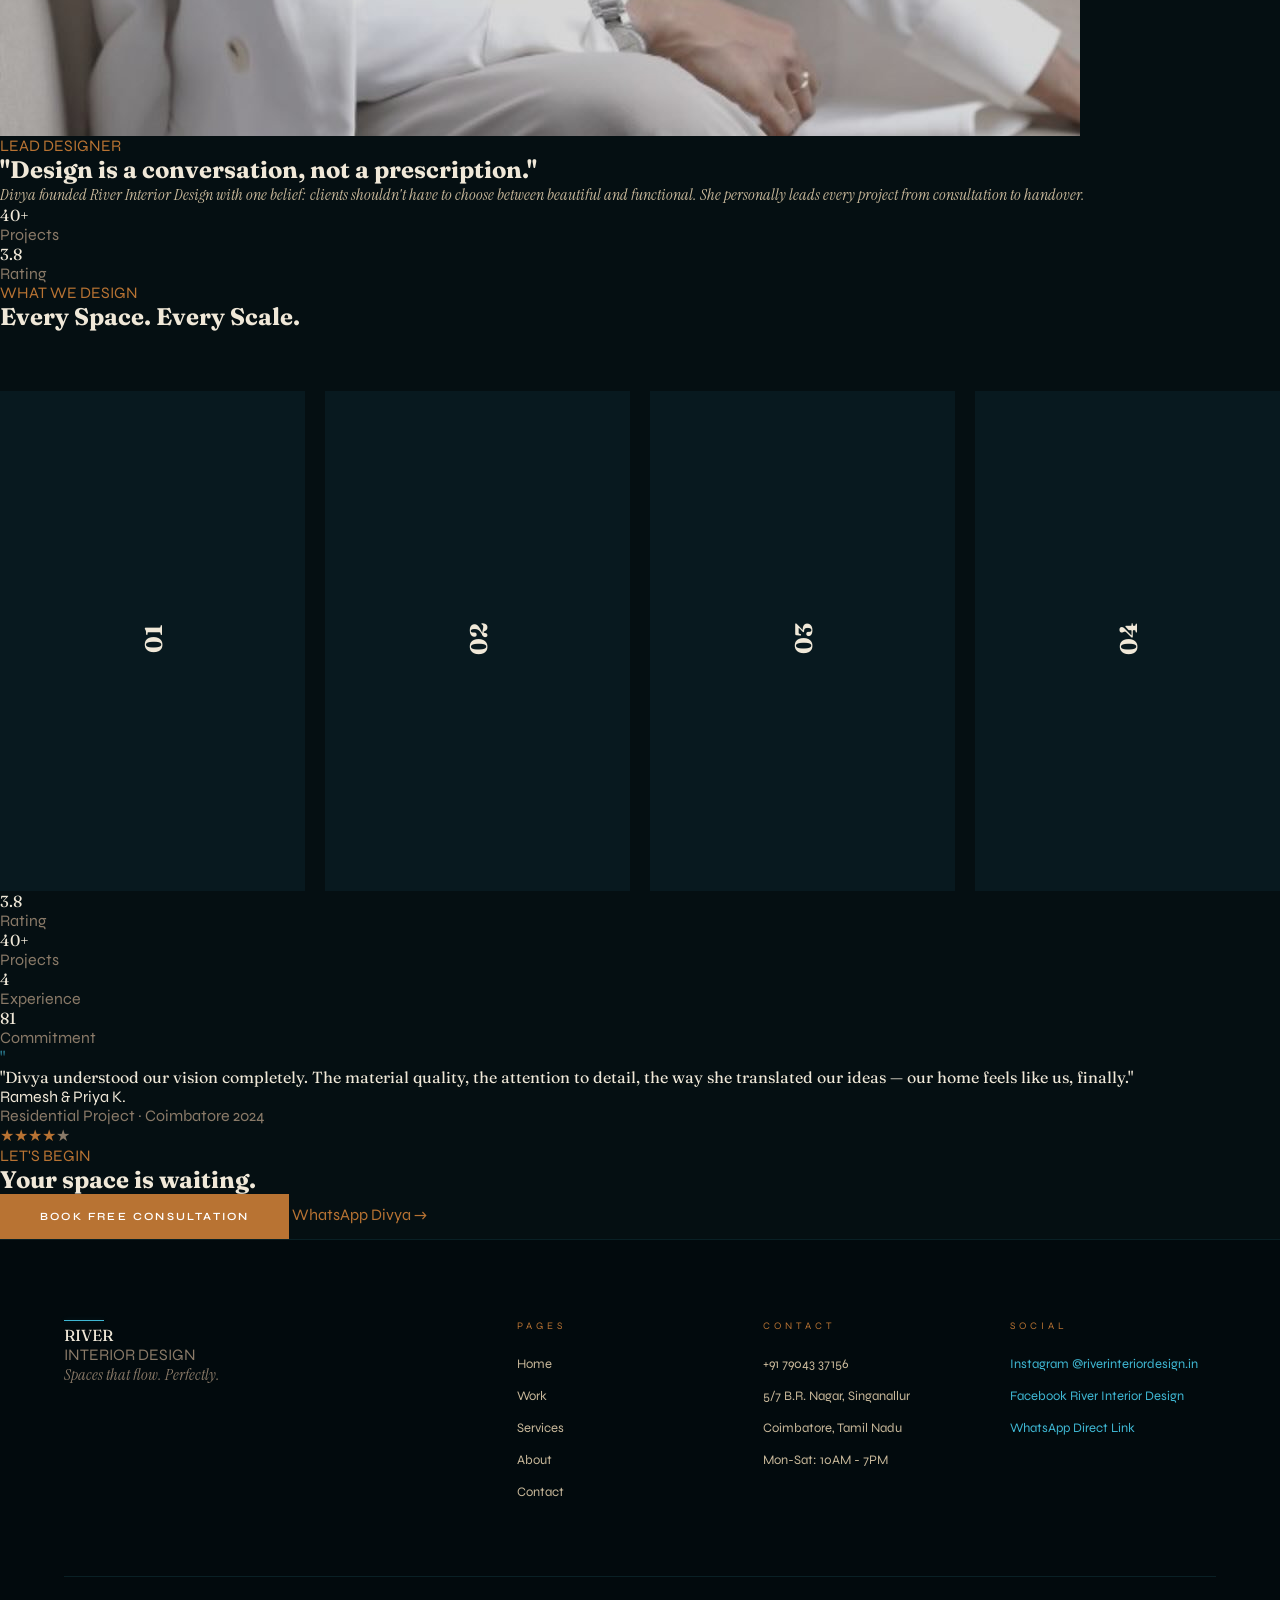
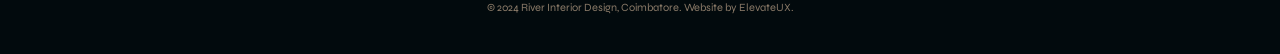
==== commit a08c5cd0: "updated website files" ====
--- a/index.html
+++ b/index.html
@@ -144,7 +144,7 @@
     <!-- PHILOSOPHY SECTION -->
     <section class="bg-surface py-[140px] px-[5%]">
         <div class="mb-12">
-            <span class="font-ui text-[10px] text-copper tracking-[0.4em] uppercase">THE RIVER PHILOSOPHY</span>
+            <span class="font-ui text-[13px] text-copper tracking-[0.4em] uppercase">THE RIVER PHILOSOPHY</span>
         </div>
 
         <div class="max-w-5xl">
@@ -168,7 +168,7 @@
         <!-- Project 1 -->
         <a href="work.html" class="block relative w-full h-[70vh] overflow-hidden group">
             <div class="absolute inset-0 w-full h-[120%] -top-[10%]">
-                <img src="https://placehold.co/1400x800/0a2028/3fb8d4?text=The+Mehta+Residence"
+                <img src="https://images.unsplash.com/photo-1600210492486-724fe5c67fb0?auto=format&fit=crop&w=1400&q=80"
                     alt="The Mehta Residence"
                     class="w-full h-full object-cover parallax-img transition-transform duration-[800ms] group-hover:scale-[1.04]">
             </div>
@@ -177,7 +177,7 @@
             <div class="absolute top-0 left-0 h-full w-0 bg-copper transition-all duration-500 group-hover:w-1"></div>
 
             <div class="absolute bottom-0 left-0 p-[60px] z-10">
-                <div class="font-ui text-[10px] text-copper tracking-[0.4em] uppercase mb-4">Residential</div>
+                <div class="font-ui text-[13px] text-copper tracking-[0.4em] uppercase mb-4">Residential</div>
                 <h3 class="font-display font-bold text-4xl md:text-5xl text-sand mb-2">The Mehta Residence</h3>
                 <div class="font-ui text-sm text-sand-dim mb-6">Coimbatore</div>
                 <div class="font-ui text-[11px] text-glow tracking-[0.2em] uppercase">View Project &rarr;</div>
@@ -187,14 +187,14 @@
         <!-- Project 2 -->
         <a href="work.html" class="block relative w-full h-[70vh] overflow-hidden group">
             <div class="absolute inset-0 w-full h-[120%] -top-[10%]">
-                <img src="https://placehold.co/1400x800/0a2028/3fb8d4?text=Brew+%26+Bean+Café" alt="Brew & Bean Café"
+                <img src="https://images.unsplash.com/photo-1554118811-1e0d58224f24?auto=format&fit=crop&w=1400&q=80" alt="Brew & Bean Café"
                     class="w-full h-full object-cover parallax-img transition-transform duration-[800ms] group-hover:scale-[1.04]">
             </div>
             <div class="absolute inset-0 bg-gradient-to-b from-transparent to-[rgba(5,15,18,0.9)]"></div>
             <div class="absolute top-0 left-0 h-full w-0 bg-copper transition-all duration-500 group-hover:w-1"></div>
 
             <div class="absolute bottom-0 left-0 p-[60px] z-10">
-                <div class="font-ui text-[10px] text-copper tracking-[0.4em] uppercase mb-4">Restaurant Design</div>
+                <div class="font-ui text-[13px] text-copper tracking-[0.4em] uppercase mb-4">Restaurant Design</div>
                 <h3 class="font-display font-bold text-4xl md:text-5xl text-sand mb-2">Brew & Bean Café</h3>
                 <div class="font-ui text-sm text-sand-dim mb-6">Coimbatore</div>
                 <div class="font-ui text-[11px] text-glow tracking-[0.2em] uppercase">View Project &rarr;</div>
@@ -204,14 +204,14 @@
         <!-- Project 3 -->
         <a href="work.html" class="block relative w-full h-[70vh] overflow-hidden group">
             <div class="absolute inset-0 w-full h-[120%] -top-[10%]">
-                <img src="https://placehold.co/1400x800/0a2028/3fb8d4?text=Nexus+Workspace" alt="Nexus Workspace"
+                <img src="https://images.unsplash.com/photo-1497366216548-37526070297c?auto=format&fit=crop&w=1400&q=80" alt="Nexus Workspace"
                     class="w-full h-full object-cover parallax-img transition-transform duration-[800ms] group-hover:scale-[1.04]">
             </div>
             <div class="absolute inset-0 bg-gradient-to-b from-transparent to-[rgba(5,15,18,0.9)]"></div>
             <div class="absolute top-0 left-0 h-full w-0 bg-copper transition-all duration-500 group-hover:w-1"></div>
 
             <div class="absolute bottom-0 left-0 p-[60px] z-10">
-                <div class="font-ui text-[10px] text-copper tracking-[0.4em] uppercase mb-4">Commercial Office</div>
+                <div class="font-ui text-[13px] text-copper tracking-[0.4em] uppercase mb-4">Commercial Office</div>
                 <h3 class="font-display font-bold text-4xl md:text-5xl text-sand mb-2">Nexus Workspace</h3>
                 <div class="font-ui text-sm text-sand-dim mb-6">Coimbatore</div>
                 <div class="font-ui text-[11px] text-glow tracking-[0.2em] uppercase">View Project &rarr;</div>
@@ -243,7 +243,7 @@
 
             <!-- Right -->
             <div class="w-full md:w-[65%] md:pl-[60px] flex flex-col justify-center reveal">
-                <div class="font-ui text-[10px] text-copper tracking-[0.4em] uppercase mb-6 fade-up">LEAD DESIGNER</div>
+                <div class="font-ui text-[13px] text-copper tracking-[0.4em] uppercase mb-6 fade-up">LEAD DESIGNER</div>
                 <h2 class="font-display italic font-bold text-[clamp(32px,4vw,52px)] text-sand leading-[1.2] mb-8 fade-up"
                     style="transition-delay: 0.1s">"Design is a conversation, not a prescription."</h2>
                 <div class="w-20 h-[1px] bg-copper mb-8 fade-up" style="transition-delay: 0.2s"></div>
@@ -273,7 +273,7 @@
     <!-- SERVICES PREVIEW -->
     <section class="bg-surface py-[120px] px-[5%]">
         <div class="reveal">
-            <div class="font-ui text-[10px] text-copper tracking-[0.4em] uppercase mb-4 fade-up">WHAT WE DESIGN</div>
+            <div class="font-ui text-[13px] text-copper tracking-[0.4em] uppercase mb-4 fade-up">WHAT WE DESIGN</div>
             <h2 class="font-display font-bold text-[clamp(40px,5vw,64px)] text-sand fade-up"
                 style="transition-delay: 0.1s">Every Space. Every Scale.</h2>
         </div>
@@ -281,7 +281,7 @@
         <div class="accordion-container">
             <!-- 01 -->
             <a href="services.html" class="accordion-item"
-                style="background-image: url('https://placehold.co/600x500/0f3040/3fb8d4?text=Residential');">
+                style="background-image: url('https://images.unsplash.com/photo-1600607687920-4e2a09cf159d?auto=format&fit=crop&w=600&q=80');">
                 <div class="accordion-default">
                     <span class="accordion-number">01</span>
                 </div>
@@ -294,7 +294,7 @@
 
             <!-- 02 -->
             <a href="services.html" class="accordion-item"
-                style="background-image: url('https://placehold.co/600x500/0f3040/3fb8d4?text=Commercial');">
+                style="background-image: url('https://images.unsplash.com/photo-1497366754035-f200968a6e72?auto=format&fit=crop&w=600&q=80');">
                 <div class="accordion-default">
                     <span class="accordion-number">02</span>
                 </div>
@@ -307,7 +307,7 @@
 
             <!-- 03 -->
             <a href="services.html" class="accordion-item"
-                style="background-image: url('https://placehold.co/600x500/0f3040/3fb8d4?text=Restaurant');">
+                style="background-image: url('https://images.unsplash.com/photo-1517248135467-4c7edcad34c4?auto=format&fit=crop&w=600&q=80');">
                 <div class="accordion-default">
                     <span class="accordion-number">03</span>
                 </div>
@@ -320,7 +320,7 @@
 
             <!-- 04 -->
             <a href="services.html" class="accordion-item"
-                style="background-image: url('https://placehold.co/600x500/0f3040/3fb8d4?text=Modular');">
+                style="background-image: url('https://images.unsplash.com/photo-1556909114-f6e7ad7d3136?auto=format&fit=crop&w=600&q=80');">
                 <div class="accordion-default">
                     <span class="accordion-number">04</span>
                 </div>
@@ -396,7 +396,7 @@
         <div id="particles" class="absolute inset-0 pointer-events-none opacity-40"></div>
 
         <div class="relative z-10 reveal">
-            <div class="font-ui text-[10px] text-copper tracking-[0.5em] uppercase mb-6 fade-up">LET'S BEGIN</div>
+            <div class="font-ui text-[13px] text-copper tracking-[0.5em] uppercase mb-6 fade-up">LET'S BEGIN</div>
             <h2 class="font-display italic font-bold text-[clamp(48px,6vw,96px)] text-sand mb-12 fade-up"
                 style="transition-delay: 0.1s">Your space is waiting.</h2>
 
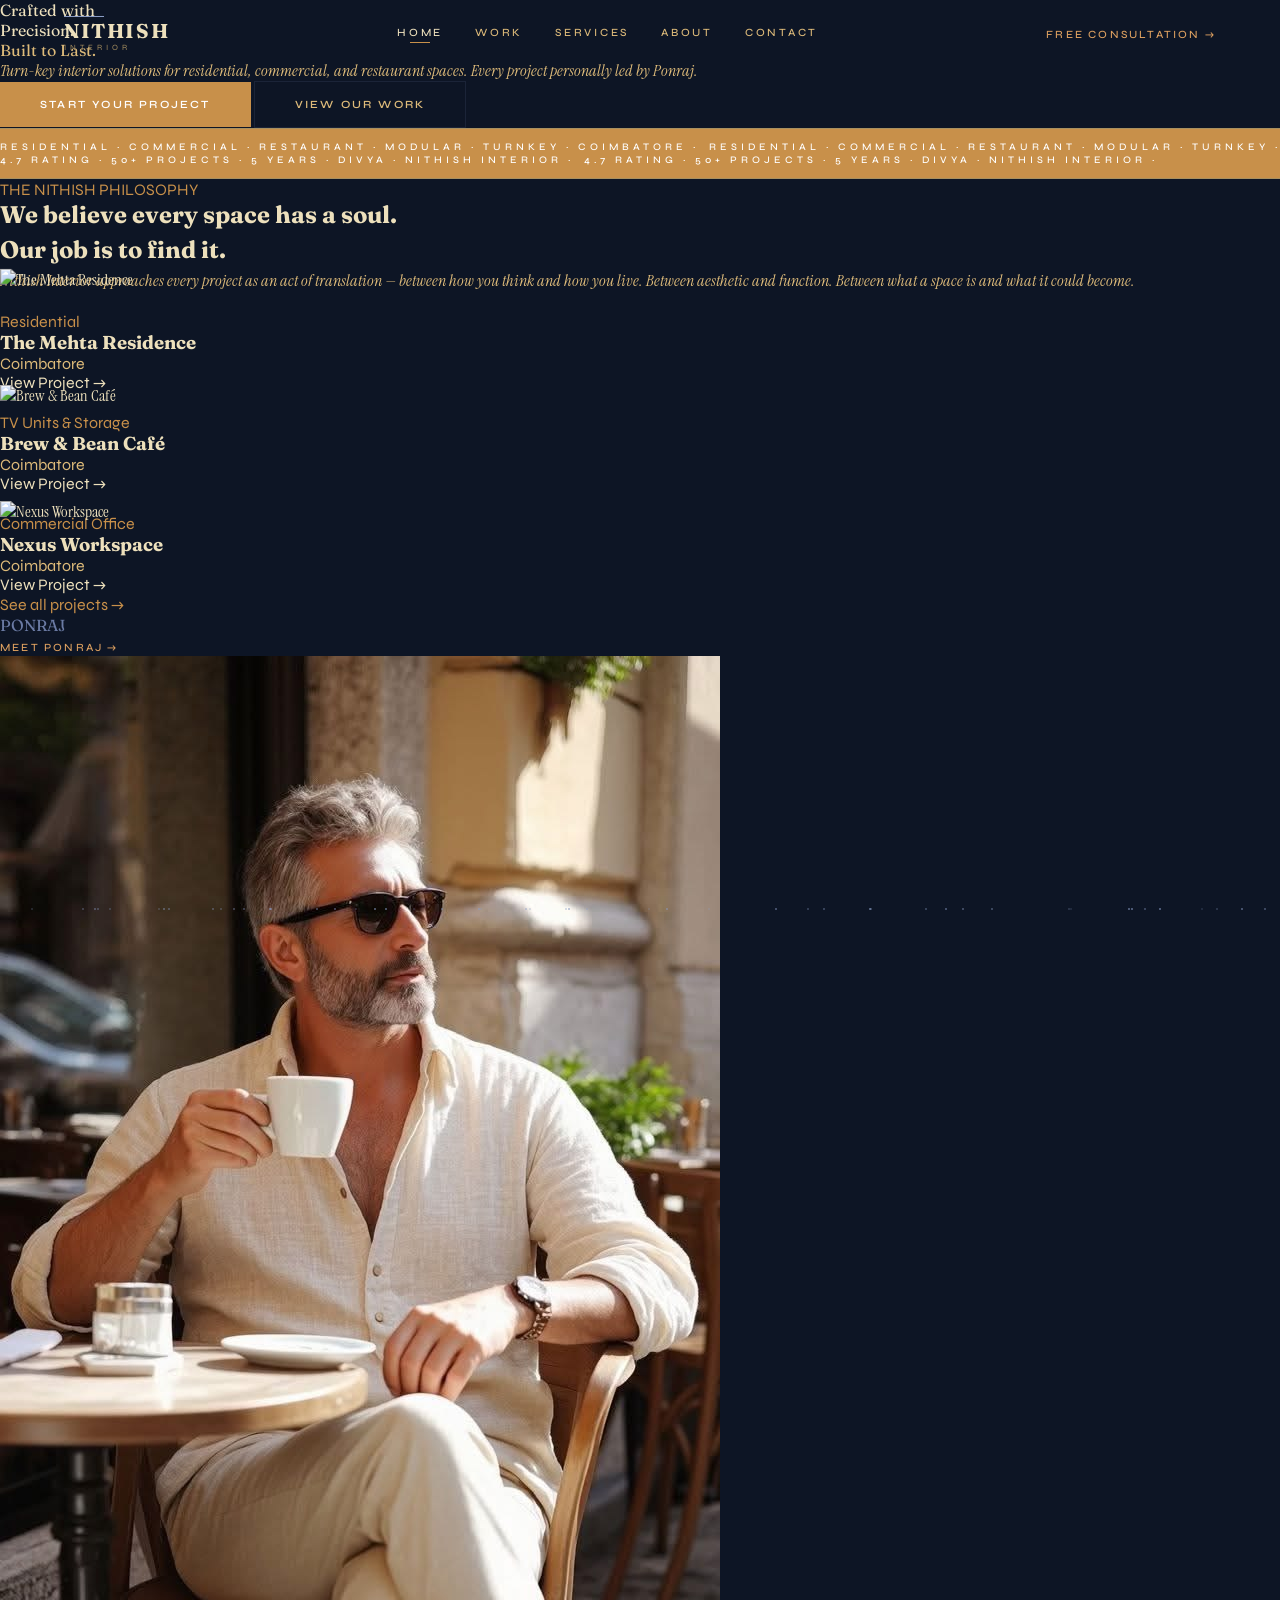
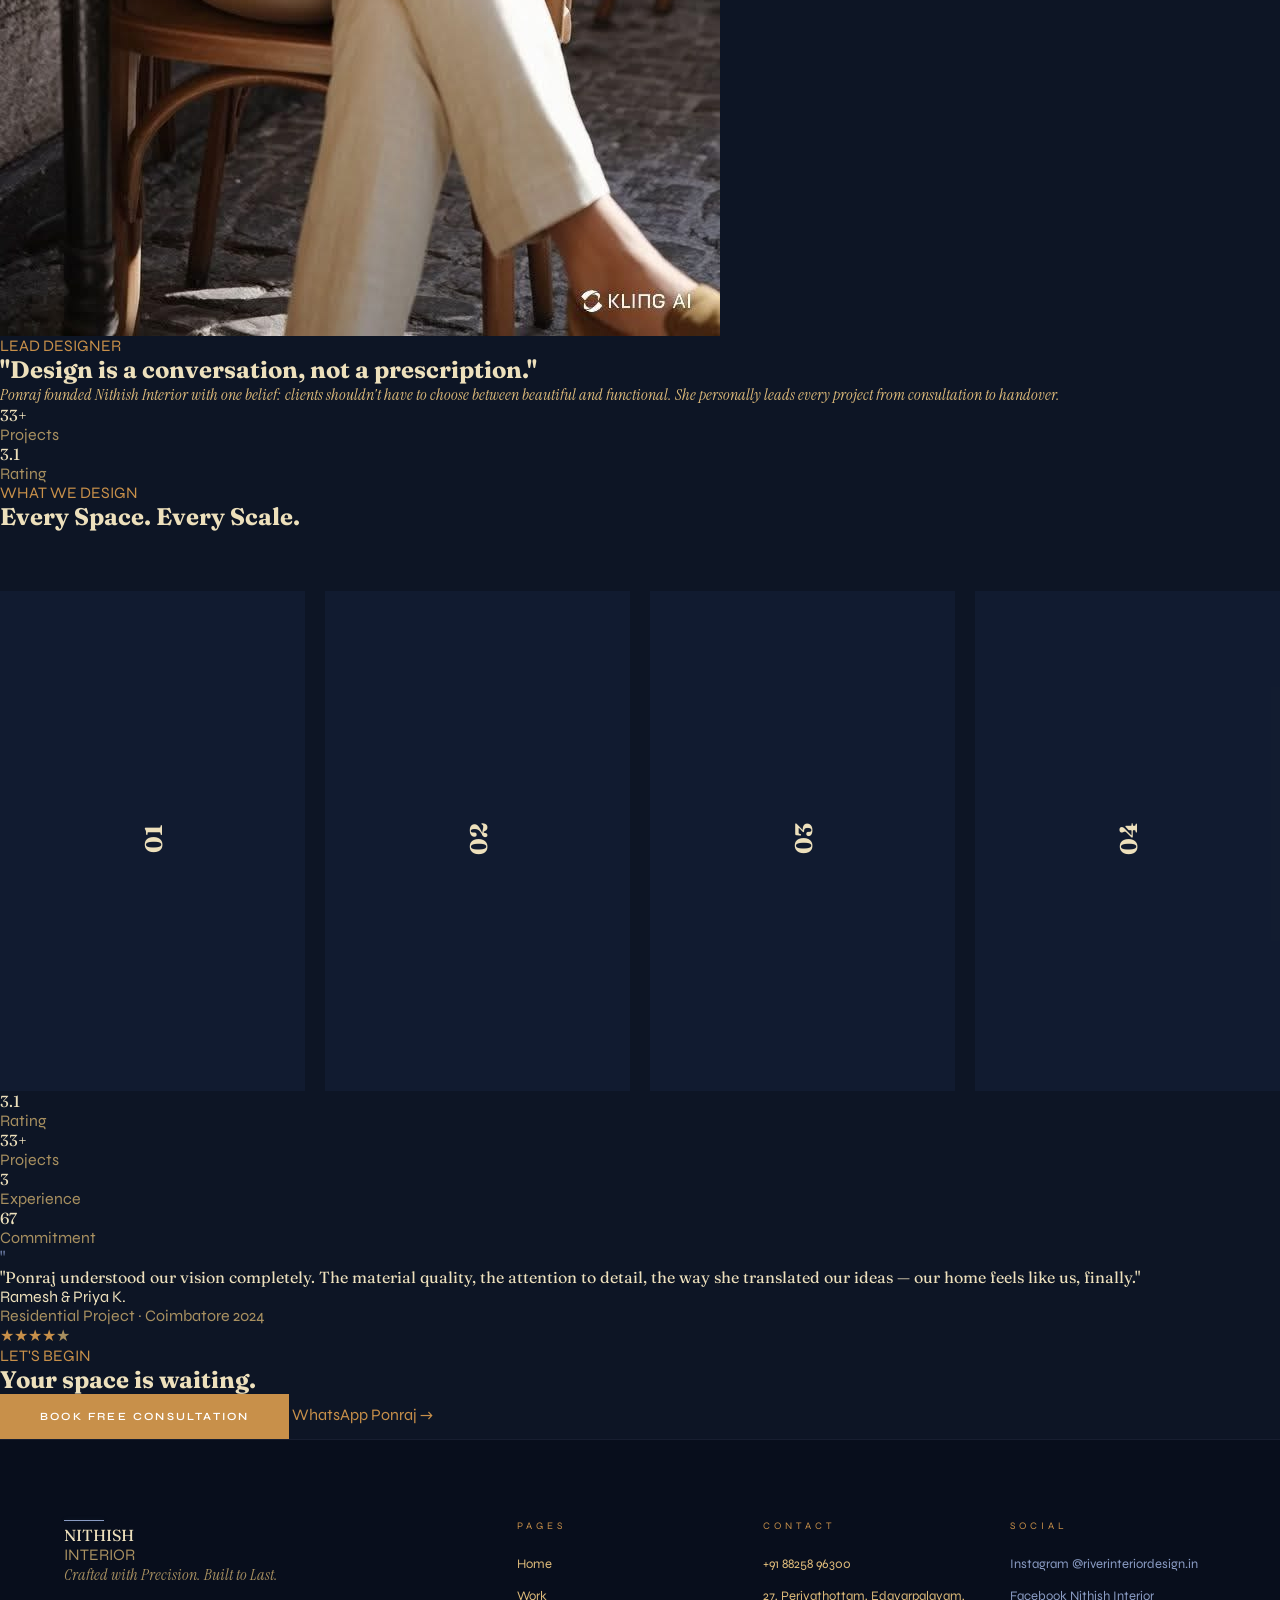
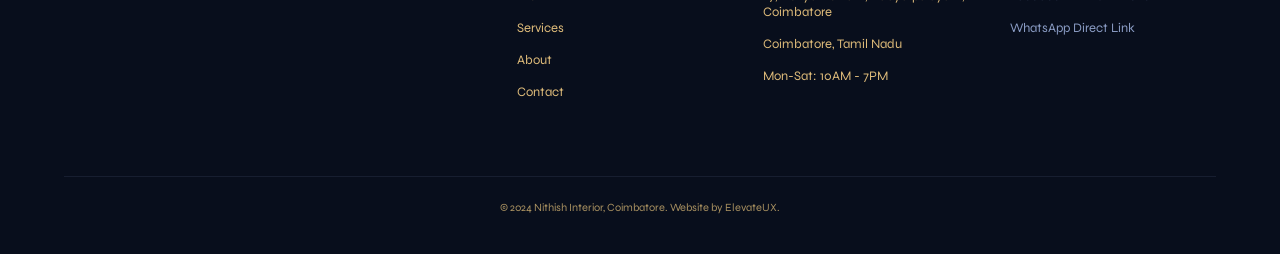
==== commit ed9b4e14: "updated website files" ====
--- a/index.html
+++ b/index.html
@@ -4,9 +4,9 @@
 <head>
     <meta charset="UTF-8">
     <meta name="viewport" content="width=device-width, initial-scale=1.0">
-    <title>River Interior Design | Turnkey Interior Solutions, Coimbatore</title>
+    <title>Nithish Interior | Turnkey Interior Solutions, Coimbatore</title>
     <meta name="description"
-        content="Award-winning turnkey interior solutions for residential, commercial, and restaurant spaces in Coimbatore, led by Divya.">
+        content="Award-winning turnkey interior solutions for residential, commercial, and restaurant spaces in Coimbatore, led by Ponraj.">
     <link rel="stylesheet" href="css/style.css">
     <!-- Tailwind CSS included via CDN for layout utilities -->
     <script src="https://cdn.tailwindcss.com"></script>
@@ -15,19 +15,19 @@
             theme: {
                 extend: {
                     colors: {
-                        deep: '#050f12',
-                        surface: '#0a2028',
-                        raised: '#0f3040',
-                        elevated: '#1a4a60',
-                        teal: '#2a7a8f',
-                        glow: '#3fb8d4',
-                        shimmer: '#7de0f5',
-                        sand: '#f0e8d8',
-                        'sand-dim': '#c8b89a',
-                        'sand-muted': '#8a7a68',
-                        copper: '#b87333',
-                        'copper-bright': '#e09050',
-                        'copper-dim': '#7a4f22',
+                        deep: '#0D1525',
+                        surface: '#152038',
+                        raised: '#1E2F4D',
+                        elevated: '#2A3F62',
+                        teal: '#6B7BA4',
+                        glow: '#8A9CC4',
+                        shimmer: '#B0BDD8',
+                        sand: '#EDE0BC',
+                        'sand-dim': '#DEBB7A',
+                        'sand-muted': '#A89060',
+                        copper: '#C8904A',
+                        'copper-bright': '#DDA060',
+                        'copper-dim': '#9A6830',
                     }
                 }
             }
@@ -43,8 +43,8 @@
     <nav class="navbar">
         <div class="nav-left">
             <div class="nav-logo-mark"></div>
-            <a href="index.html" class="nav-title">RIVER</a>
-            <div class="nav-subtitle">INTERIOR DESIGN</div>
+            <a href="index.html" class="nav-title">NITHISH</a>
+            <div class="nav-subtitle">INTERIOR</div>
         </div>
 
         <div class="nav-center hidden md:flex">
@@ -84,18 +84,18 @@
             <!-- Headline Wipe Reveal -->
             <div class="clip-up-text clip-up mb-2">
                 <span
-                    class="font-display font-bold text-[clamp(64px,10vw,140px)] text-sand leading-[0.92] tracking-[-0.02em]">Spaces
-                    That</span>
+                    class="font-display font-bold text-[clamp(64px,10vw,140px)] text-sand leading-[0.92] tracking-[-0.02em]">Crafted
+                    with</span>
             </div>
             <div class="clip-up-text clip-up mb-2">
                 <span
                     class="font-display italic font-black text-[clamp(72px,12vw,160px)] text-glow leading-[0.92] tracking-[-0.02em]"
-                    style="transition-delay: 0.2s">Flow.</span>
+                    style="transition-delay: 0.2s">Precision.</span>
             </div>
             <div class="clip-up-text clip-up mb-8">
                 <span
                     class="font-display font-light text-[clamp(64px,10vw,140px)] text-sand-dim leading-[0.92] tracking-[-0.02em]"
-                    style="transition-delay: 0.4s">Perfectly.</span>
+                    style="transition-delay: 0.4s">Built to Last.</span>
             </div>
 
             <!-- Decorative Line -->
@@ -109,7 +109,7 @@
                 <p class="font-italic text-[22px] text-sand-dim leading-[1.7] max-w-[600px] mx-auto mb-12 fade-up"
                     style="transition-delay: 1.1s">
                     Turn-key interior solutions for residential, commercial, and restaurant spaces. Every project
-                    personally led by Divya.
+                    personally led by Ponraj.
                 </p>
             </div>
 
@@ -134,9 +134,9 @@
         <div class="marquee-row reverse">
             <div class="marquee-content">
                 <span class="marquee-text">4.7 RATING &middot; 50+ PROJECTS &middot; 5 YEARS &middot; DIVYA &middot;
-                    RIVER INTERIOR &middot;</span>
+                    NITHISH INTERIOR &middot;</span>
                 <span class="marquee-text">4.7 RATING &middot; 50+ PROJECTS &middot; 5 YEARS &middot; DIVYA &middot;
-                    RIVER INTERIOR &middot;</span>
+                    NITHISH INTERIOR &middot;</span>
             </div>
         </div>
     </div>
@@ -144,7 +144,7 @@
     <!-- PHILOSOPHY SECTION -->
     <section class="bg-surface py-[140px] px-[5%]">
         <div class="mb-12">
-            <span class="font-ui text-[13px] text-copper tracking-[0.4em] uppercase">THE RIVER PHILOSOPHY</span>
+            <span class="font-ui text-[13px] text-copper tracking-[0.4em] uppercase">THE NITHISH PHILOSOPHY</span>
         </div>
 
         <div class="max-w-5xl">
@@ -156,7 +156,7 @@
 
             <div class="reveal">
                 <p class="font-italic text-[18px] text-sand-dim leading-[1.8] max-w-[560px] fade-up">
-                    River Interior Design approaches every project as an act of translation — between how you think and
+                    Nithish Interior approaches every project as an act of translation — between how you think and
                     how you live. Between aesthetic and function. Between what a space is and what it could become.
                 </p>
             </div>
@@ -194,7 +194,7 @@
             <div class="absolute top-0 left-0 h-full w-0 bg-copper transition-all duration-500 group-hover:w-1"></div>
 
             <div class="absolute bottom-0 left-0 p-[60px] z-10">
-                <div class="font-ui text-[13px] text-copper tracking-[0.4em] uppercase mb-4">Restaurant Design</div>
+                <div class="font-ui text-[13px] text-copper tracking-[0.4em] uppercase mb-4">TV Units & Storage</div>
                 <h3 class="font-display font-bold text-4xl md:text-5xl text-sand mb-2">Brew & Bean Café</h3>
                 <div class="font-ui text-sm text-sand-dim mb-6">Coimbatore</div>
                 <div class="font-ui text-[11px] text-glow tracking-[0.2em] uppercase">View Project &rarr;</div>
@@ -232,11 +232,11 @@
             <div class="w-full md:w-[35%] relative mb-16 md:mb-0">
                 <div
                     class="font-display font-black text-[120px] text-teal opacity-5 absolute -left-5 top-1/2 -translate-y-1/2 rotate-90 origin-center select-none pointer-events-none">
-                    DIVYA</div>
+                    PONRAJ</div>
                 <a href="about.html" class="btn-text-copper block mb-4">Meet
-                    Divya &rarr;</a>
+                    Ponraj &rarr;</a>
                 <div class="relative z-10 md:-mr-8 border-l-[3px] border-copper bg-deep">
-                    <img src="assets/divya.jpg" alt="Divya, Lead Designer"
+                    <img src="assets/ponraj.jpg" alt="Ponraj, Lead Designer"
                         class="w-full h-auto">
                 </div>
             </div>
@@ -249,7 +249,7 @@
                 <div class="w-20 h-[1px] bg-copper mb-8 fade-up" style="transition-delay: 0.2s"></div>
                 <p class="font-italic text-[17px] text-sand-dim leading-[1.8] mb-12 fade-up"
                     style="transition-delay: 0.3s">
-                    Divya founded River Interior Design with one belief: clients shouldn't have to choose between
+                    Ponraj founded Nithish Interior with one belief: clients shouldn't have to choose between
                     beautiful and functional. She personally leads every project from consultation to handover.
                 </p>
 
@@ -286,8 +286,8 @@
                     <span class="accordion-number">01</span>
                 </div>
                 <div class="accordion-content">
-                    <h3 class="accordion-title">Residential</h3>
-                    <p class="accordion-desc">Spaces that feel like home — because they are.</p>
+                    <h3 class="accordion-title">Modular Kitchens</h3>
+                    <p class="accordion-desc">Precision-built kitchens designed for the way you cook.</p>
                     <span class="font-ui text-[11px] text-copper tracking-[0.2em] uppercase">Explore &rarr;</span>
                 </div>
             </a>
@@ -299,8 +299,8 @@
                     <span class="accordion-number">02</span>
                 </div>
                 <div class="accordion-content">
-                    <h3 class="accordion-title">Commercial</h3>
-                    <p class="accordion-desc">Your brand, made spatial. Function-first workspaces.</p>
+                    <h3 class="accordion-title">Custom Wardrobes</h3>
+                    <p class="accordion-desc">Tailored storage that fits your space and your life.</p>
                     <span class="font-ui text-[11px] text-copper tracking-[0.2em] uppercase">Explore &rarr;</span>
                 </div>
             </a>
@@ -312,8 +312,8 @@
                     <span class="accordion-number">03</span>
                 </div>
                 <div class="accordion-content">
-                    <h3 class="accordion-title">Restaurant</h3>
-                    <p class="accordion-desc">Hospitality begins before the food arrives.</p>
+                    <h3 class="accordion-title">TV Units & Storage</h3>
+                    <p class="accordion-desc">Smart, stylish units built around your living space.</p>
                     <span class="font-ui text-[11px] text-copper tracking-[0.2em] uppercase">Explore &rarr;</span>
                 </div>
             </a>
@@ -325,8 +325,8 @@
                     <span class="accordion-number">04</span>
                 </div>
                 <div class="accordion-content">
-                    <h3 class="accordion-title">Modular</h3>
-                    <p class="accordion-desc">Precision engineering meets personal taste.</p>
+                    <h3 class="accordion-title">Carpentry & Wood Work</h3>
+                    <p class="accordion-desc">Handcrafted woodwork built to endure.</p>
                     <span class="font-ui text-[11px] text-copper tracking-[0.2em] uppercase">Explore &rarr;</span>
                 </div>
             </a>
@@ -375,7 +375,7 @@
         <div class="relative z-10 max-w-[800px] mx-auto reveal">
             <p
                 class="font-display italic font-normal text-[clamp(22px,2.5vw,36px)] text-sand leading-[1.5] mb-12 fade-up">
-                "Divya understood our vision completely. The material quality, the attention to detail, the way she
+                "Ponraj understood our vision completely. The material quality, the attention to detail, the way she
                 translated our ideas — our home feels like us, finally."
             </p>
 
@@ -404,7 +404,7 @@
                 <a href="contact.html" class="btn-primary">Book Free Consultation</a>
                 <a href="contact.html"
                     class="font-ui text-[11px] text-copper hover:text-copper-bright tracking-widest uppercase transition-colors">WhatsApp
-                    Divya &rarr;</a>
+                    Ponraj &rarr;</a>
             </div>
         </div>
     </section>
@@ -414,9 +414,9 @@
         <div class="footer-grid">
             <div>
                 <div class="nav-logo-mark mb-6"></div>
-                <div class="font-display font-bold text-2xl text-glow mb-1">RIVER</div>
-                <div class="font-ui text-[8px] text-sand-muted tracking-[0.6em] mb-4 uppercase">INTERIOR DESIGN</div>
-                <p class="font-italic text-[13px] text-sand-muted">Spaces that flow. Perfectly.</p>
+                <div class="font-display font-bold text-2xl text-glow mb-1">NITHISH</div>
+                <div class="font-ui text-[8px] text-sand-muted tracking-[0.6em] mb-4 uppercase">INTERIOR</div>
+                <p class="font-italic text-[13px] text-sand-muted">Crafted with Precision. Built to Last.</p>
             </div>
 
             <div>
@@ -430,8 +430,8 @@
 
             <div>
                 <div class="footer-label">CONTACT</div>
-                <span class="footer-text">+91 79043 37156</span>
-                <span class="footer-text">5/7 B.R. Nagar, Singanallur</span>
+                <span class="footer-text">+91 88258 96300</span>
+                <span class="footer-text">27, Periyathottam, Edayarpalayam, Coimbatore</span>
                 <span class="footer-text">Coimbatore, Tamil Nadu</span>
                 <span class="footer-text">Mon-Sat: 10AM - 7PM</span>
             </div>
@@ -439,13 +439,13 @@
             <div>
                 <div class="footer-label">SOCIAL</div>
                 <a href="#" class="footer-link footer-social">Instagram @riverinteriordesign.in</a>
-                <a href="#" class="footer-link footer-social">Facebook River Interior Design</a>
+                <a href="#" class="footer-link footer-social">Facebook Nithish Interior</a>
                 <a href="#" class="footer-link footer-social">WhatsApp Direct Link</a>
             </div>
         </div>
 
         <div class="footer-bottom">
-            &copy; 2024 River Interior Design, Coimbatore. Website by ElevateUX.
+            &copy; 2024 Nithish Interior, Coimbatore. Website by ElevateUX.
         </div>
     </footer>
 
@@ -467,7 +467,7 @@
                 // Create flowing ribbon
                 const geometry = new THREE.PlaneGeometry(10, 20, 30, 30);
                 const material = new THREE.MeshPhongMaterial({
-                    color: 0x2a7a8f,
+                    color: 0x6B7BA4,
                     wireframe: true,
                     transparent: true,
                     opacity: 0.15
@@ -478,10 +478,10 @@
                 scene.add(ribbon);
 
                 // Lighting
-                const ambientLight = new THREE.AmbientLight(0x3fb8d4, 0.5);
+                const ambientLight = new THREE.AmbientLight(0x6B7BA4, 0.5);
                 scene.add(ambientLight);
 
-                const dirLight = new THREE.DirectionalLight(0xb87333, 0.8);
+                const dirLight = new THREE.DirectionalLight(0xC8904A, 0.8);
                 dirLight.position.set(5, 5, 5);
                 scene.add(dirLight);
 
@@ -532,7 +532,7 @@
                     p.style.position = 'absolute';
                     p.style.width = '2px';
                     p.style.height = '2px';
-                    p.style.backgroundColor = '#3fb8d4';
+                    p.style.backgroundColor = '#8A9CC4';
                     p.style.borderRadius = '50%';
                     p.style.left = Math.random() * 100 + '%';
                     p.style.bottom = '-10px';
--- a/css/style.css
+++ b/css/style.css
@@ -1,26 +1,26 @@
 @import url('https://fonts.googleapis.com/css2?family=Fraunces:ital,opsz,wght@0,9..144,100..900;1,9..144,100..900&family=Syne:wght@400;500;600;700;800&family=Instrument+Serif:ital@0;1&display=swap');
 
 :root {
-  --deep: #050f12;
-  --surface: #0a2028;
-  --raised: #0f3040;
-  --elevated: #1a4a60;
-  --teal: #2a7a8f;
-  --glow: #3fb8d4;
-  --shimmer: #7de0f5;
-
-  --sand: #f0e8d8;
-  --sand-dim: #c8b89a;
-  --sand-muted: #8a7a68;
-
-  --copper: #b87333;
-  --copper-bright: #e09050;
-  --copper-dim: #7a4f22;
+  --deep: #0D1525;
+  --surface: #152038;
+  --raised: #1E2F4D;
+  --elevated: #2A3F62;
+  --teal: #6B7BA4;
+  --glow: #8A9CC4;
+  --shimmer: #B0BDD8;
+
+  --sand: #EDE0BC;
+  --sand-dim: #DEBB7A;
+  --sand-muted: #A89060;
+
+  --copper: #C8904A;
+  --copper-bright: #DDA060;
+  --copper-dim: #9A6830;
 
   --white: #ffffff;
-  --border: rgba(63,184,212,0.12);
-  --border-warm: rgba(184,115,51,0.25);
-  --glow-shadow: rgba(63,184,212,0.2);
+  --border: rgba(107,123,164,0.15);
+  --border-warm: rgba(200,144,74,0.25);
+  --glow-shadow: rgba(107,123,164,0.2);
 
   --font-display: 'Fraunces', serif;
   --font-ui: 'Syne', sans-serif;
@@ -103,7 +103,7 @@
 }
 
 .navbar.scrolled {
-  background: rgba(5, 15, 18, 0.95);
+  background: rgba(13, 21, 37, 0.95);
   backdrop-filter: blur(20px) saturate(180%);
 }
 
@@ -404,7 +404,7 @@
   left: 0;
   width: 100%;
   height: 100%;
-  background: rgba(10, 32, 40, 0.6);
+  background: rgba(21, 32, 56, 0.6);
   transition: background 0.6s ease;
 }
 
@@ -413,7 +413,7 @@
 }
 
 .accordion-item:hover::before {
-  background: rgba(10, 32, 40, 0.3);
+  background: rgba(21, 32, 56, 0.3);
 }
 
 .accordion-default {
@@ -473,7 +473,7 @@
 
 /* Footer */
 footer {
-  background-color: #020a0d;
+  background-color: #080E1C;
   border-top: 1px solid var(--border);
   padding: 80px 5% 40px;
 }
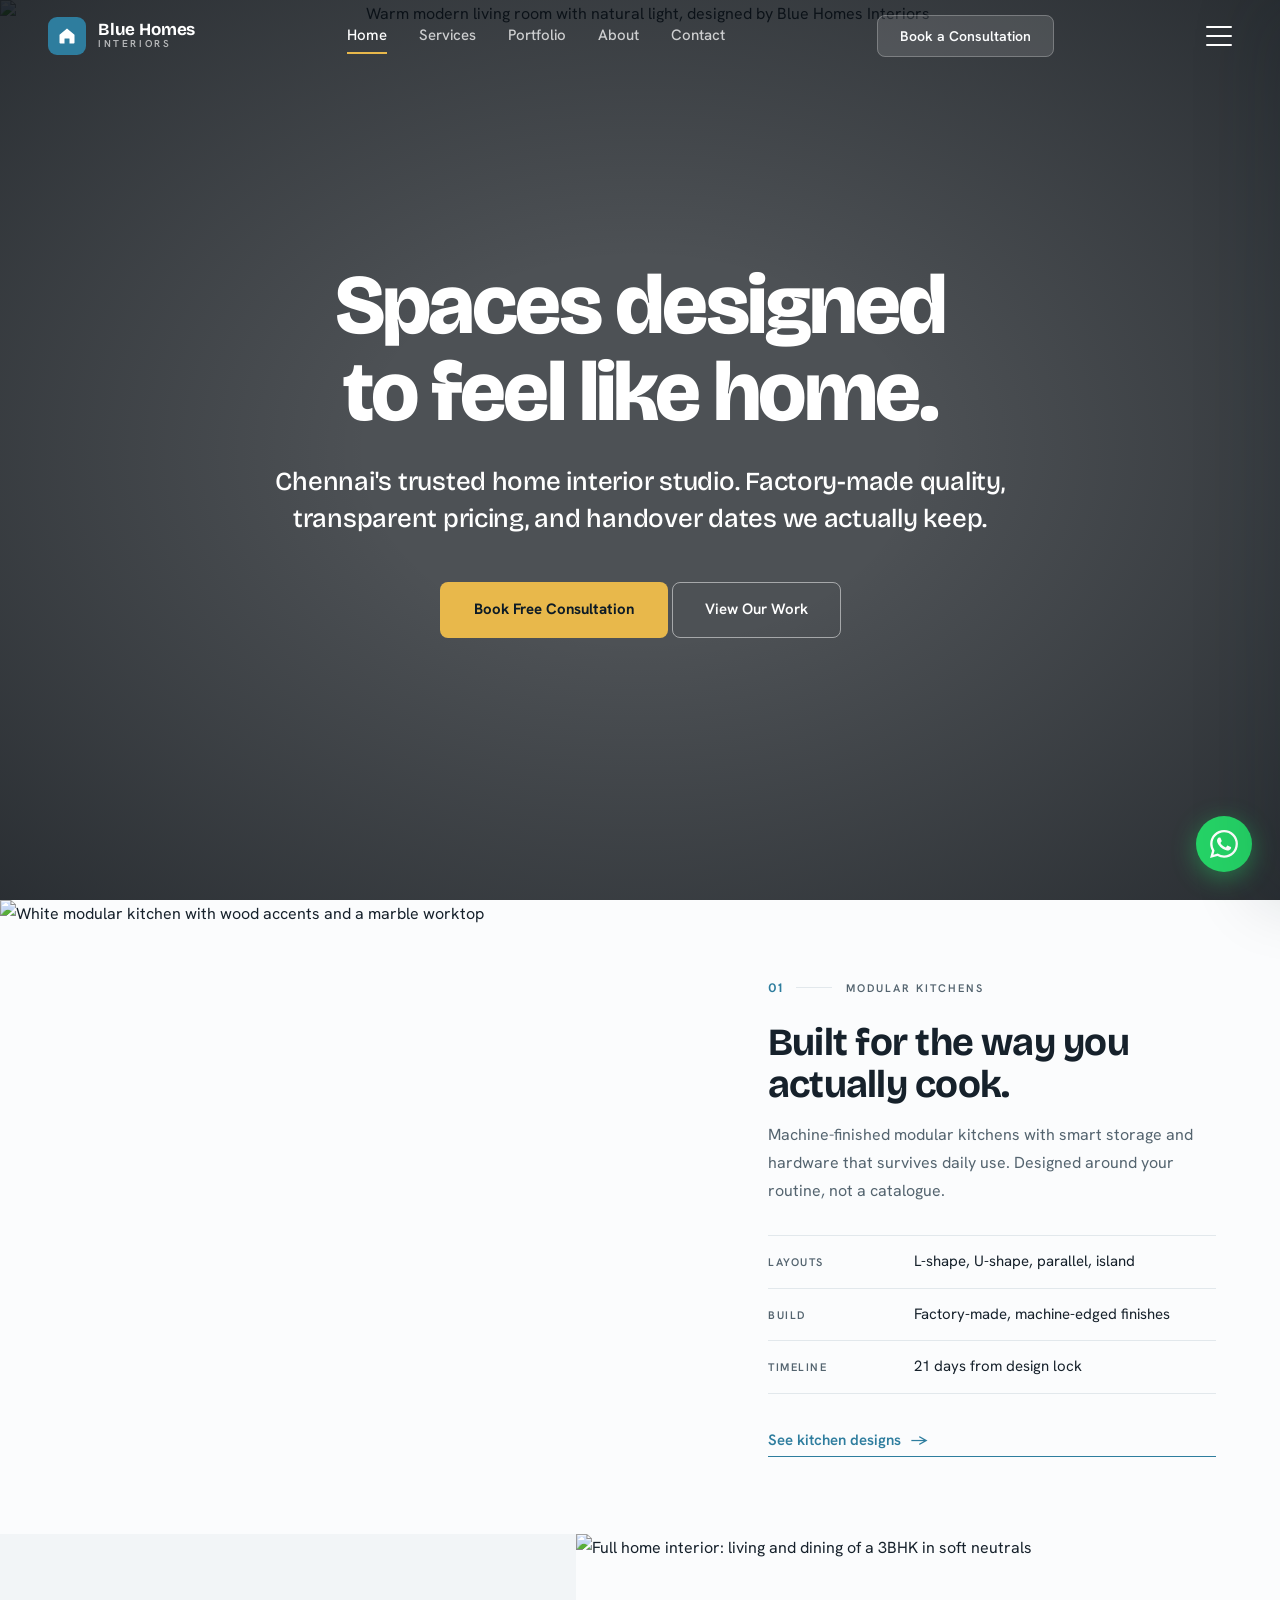
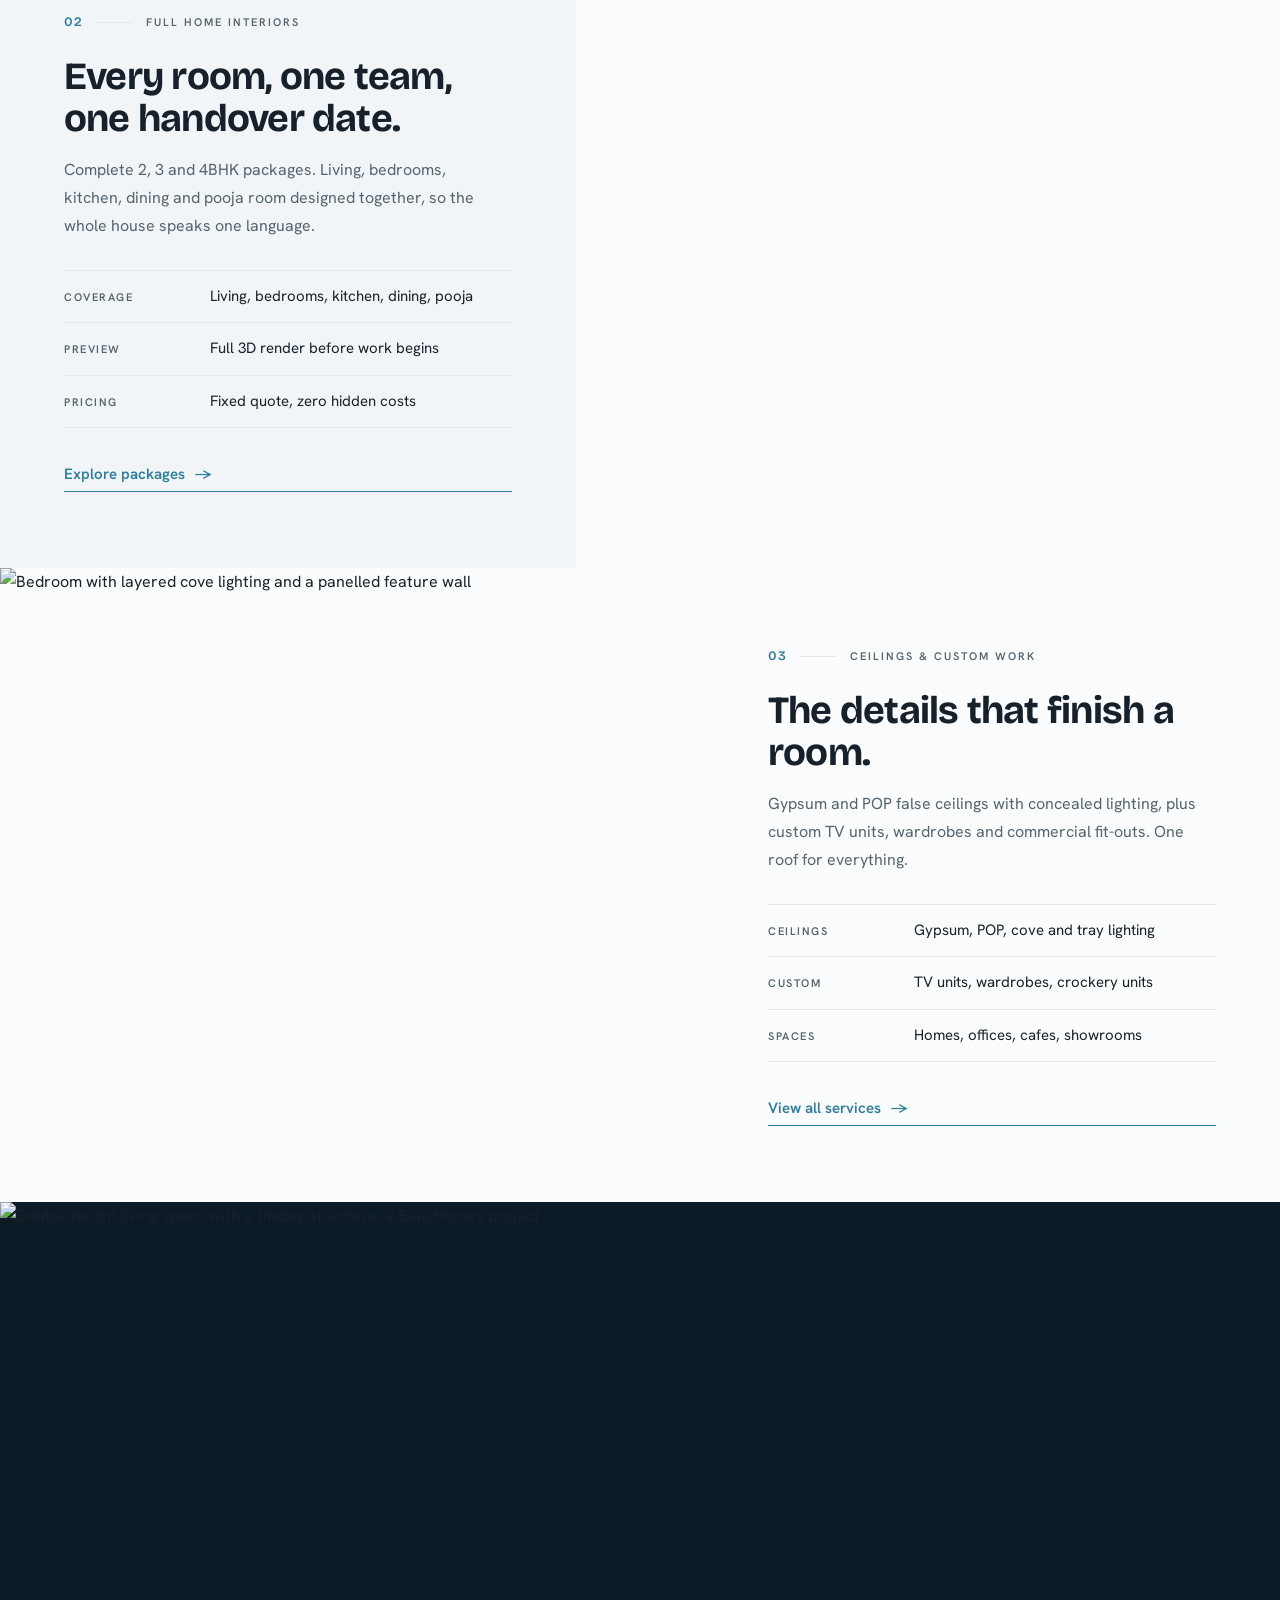
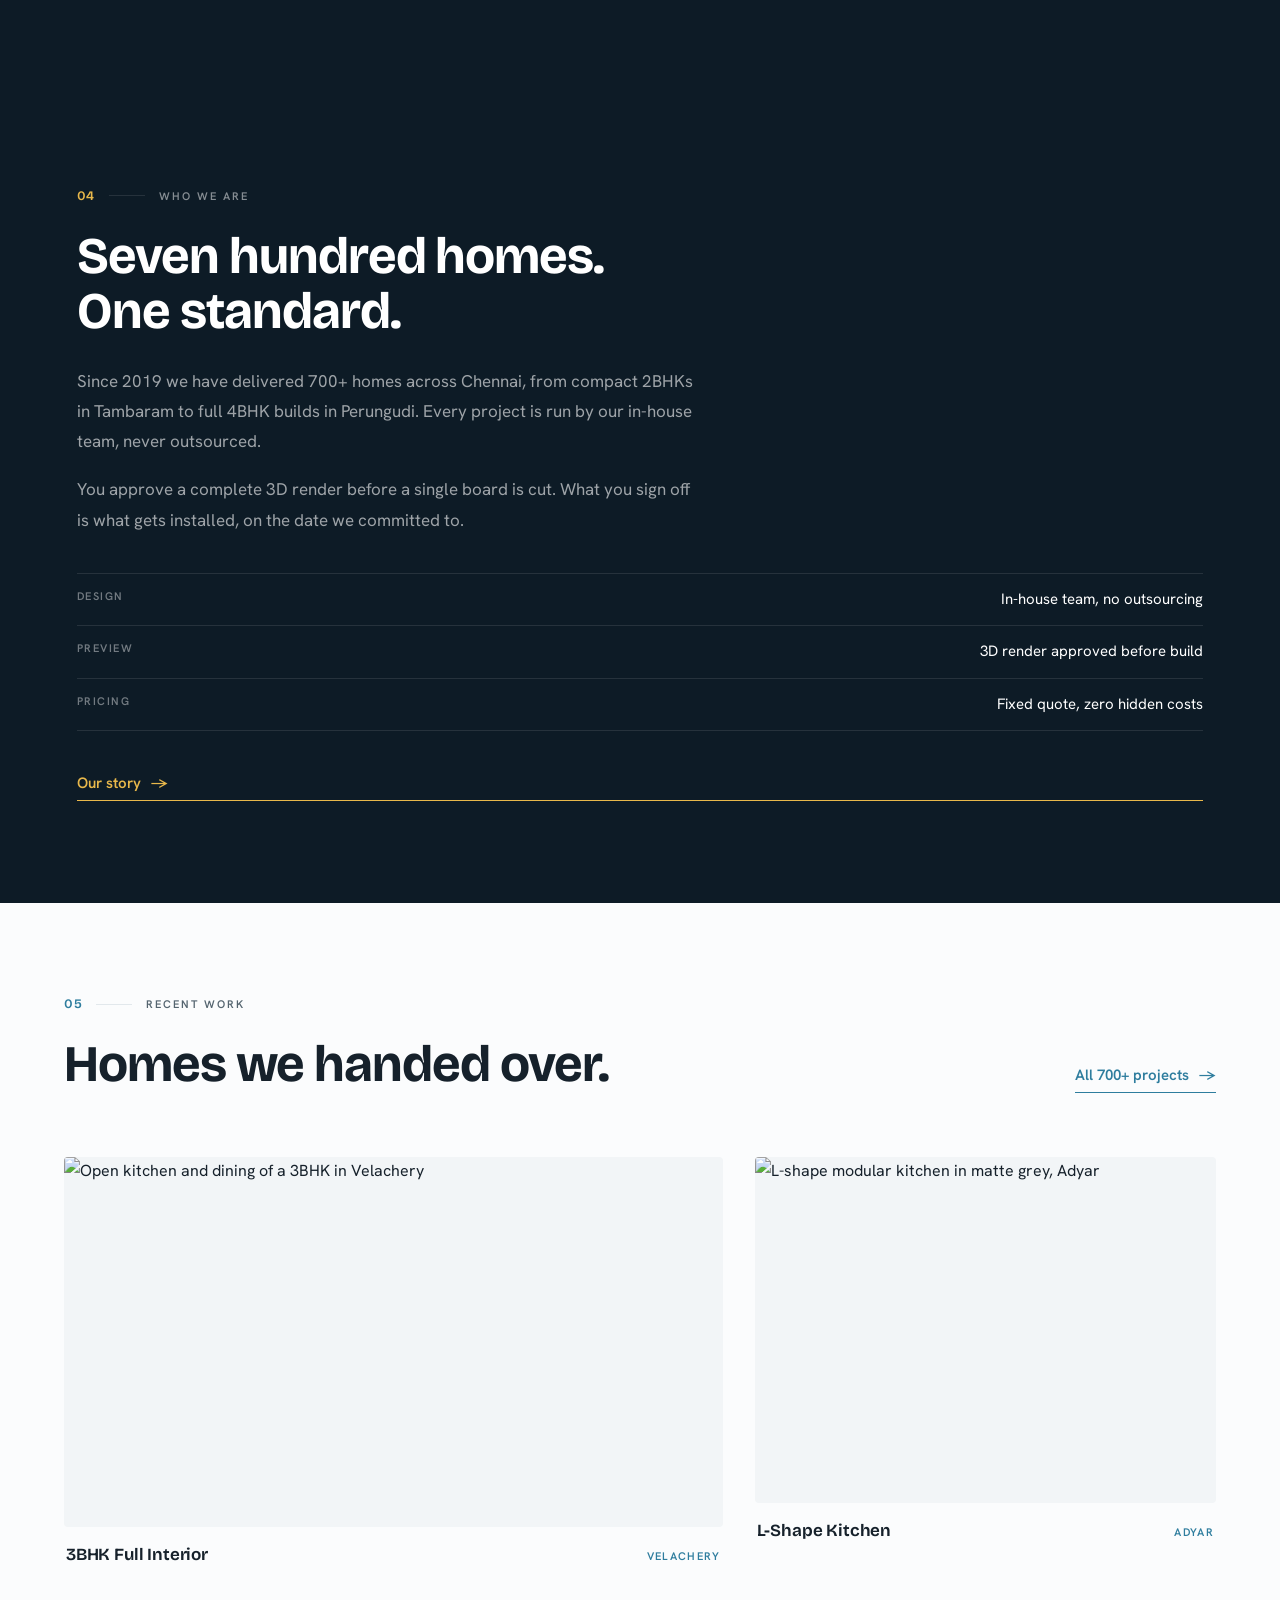
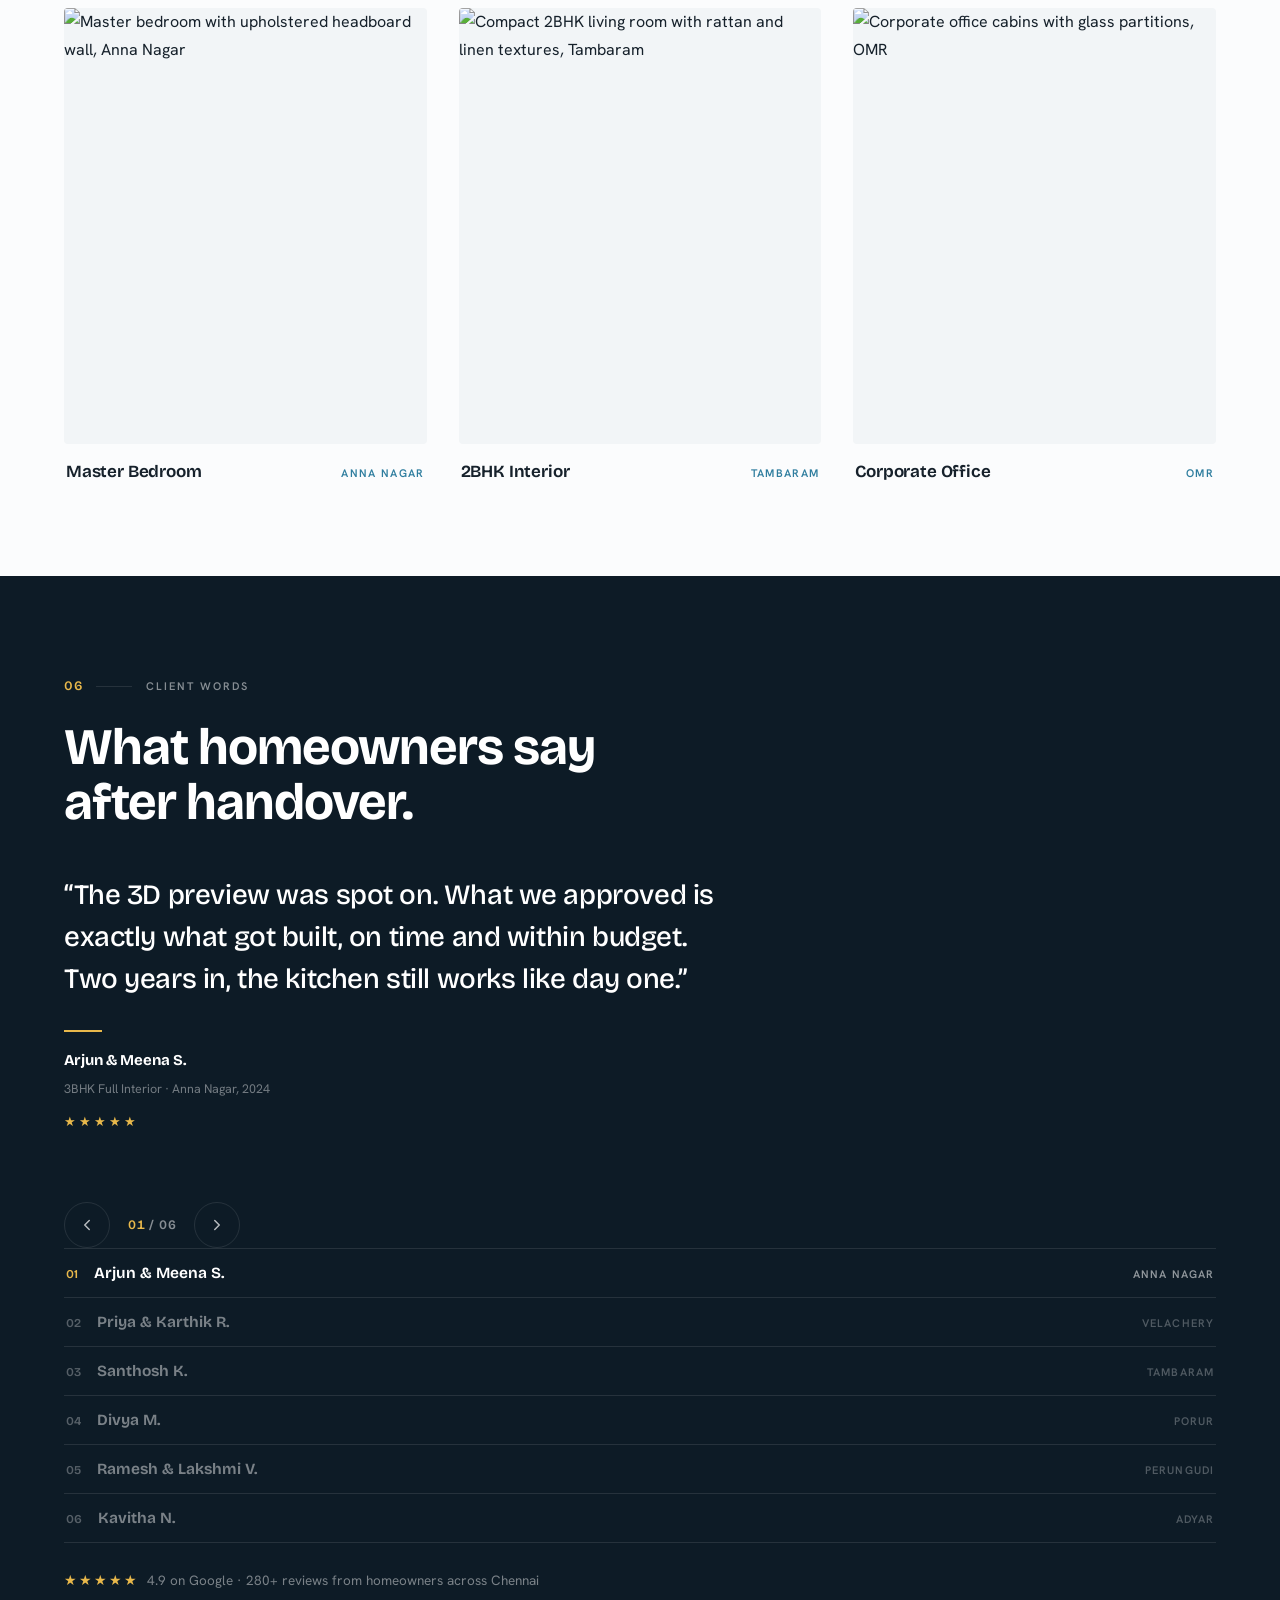
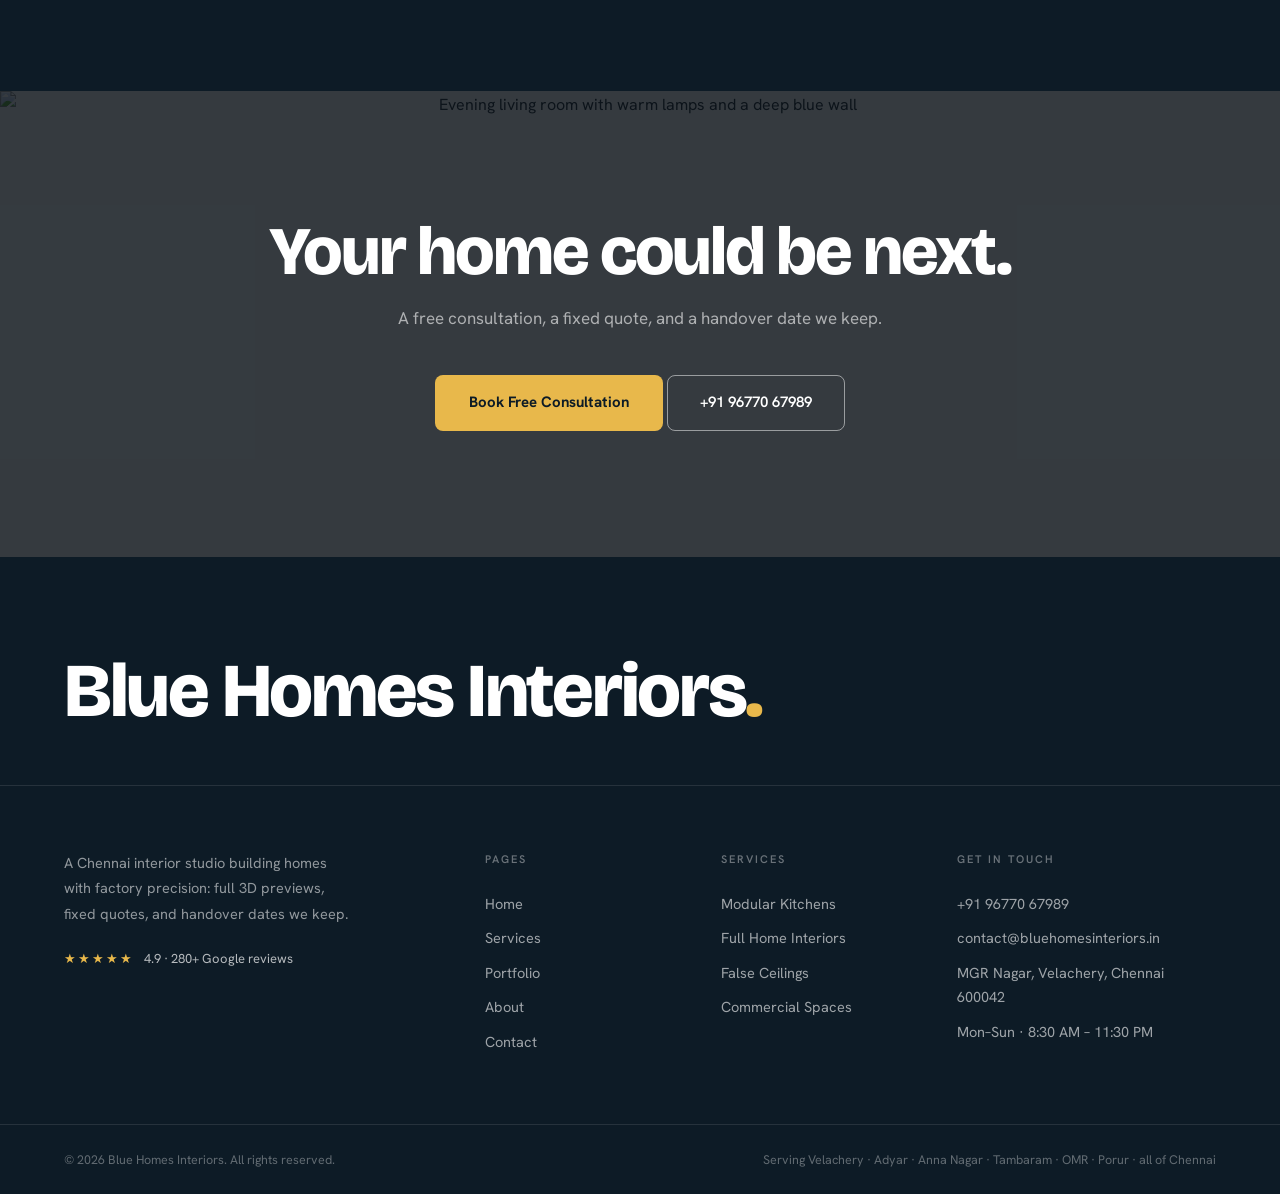
==== commit 2808bcdc: "first commit" ====
--- a/index.html
+++ b/index.html
@@ -1,577 +1,473 @@
 <!DOCTYPE html>
 <html lang="en">
-
 <head>
-    <meta charset="UTF-8">
-    <meta name="viewport" content="width=device-width, initial-scale=1.0">
-    <title>Nithish Interior | Turnkey Interior Solutions, Coimbatore</title>
-    <meta name="description"
-        content="Award-winning turnkey interior solutions for residential, commercial, and restaurant spaces in Coimbatore, led by Ponraj.">
-    <link rel="stylesheet" href="css/style.css">
-    <!-- Tailwind CSS included via CDN for layout utilities -->
-    <script src="https://cdn.tailwindcss.com"></script>
-    <script>
-        tailwind.config = {
-            theme: {
-                extend: {
-                    colors: {
-                        deep: '#0D1525',
-                        surface: '#152038',
-                        raised: '#1E2F4D',
-                        elevated: '#2A3F62',
-                        teal: '#6B7BA4',
-                        glow: '#8A9CC4',
-                        shimmer: '#B0BDD8',
-                        sand: '#EDE0BC',
-                        'sand-dim': '#DEBB7A',
-                        'sand-muted': '#A89060',
-                        copper: '#C8904A',
-                        'copper-bright': '#DDA060',
-                        'copper-dim': '#9A6830',
-                    }
-                }
-            }
-        }
-    </script>
-    <!-- Three.js for Hero Background -->
-    <script src="https://cdnjs.cloudflare.com/ajax/libs/three.js/r128/three.min.js"></script>
+  <meta charset="UTF-8">
+  <meta name="viewport" content="width=device-width, initial-scale=1.0">
+  <title>Blue Homes Interiors | Home Interior Design Studio, Chennai</title>
+  <meta name="description" content="700+ homes delivered across Chennai. Modular kitchens, full 2BHK/3BHK interiors, and false ceilings. Factory-made quality, transparent pricing, on-time handover.">
+  <link rel="stylesheet" href="css/style.css">
+  <script src="https://cdn.tailwindcss.com"></script>
+  <script>
+    tailwind.config = { theme: { extend: { colors: { copper: '#C9952C', ink: '#0D1B26', brand: '#2E7D9E' } } } }
+  </script>
 </head>
-
-<body class="bg-deep text-sand">
-
-    <!-- NAVIGATION -->
-    <nav class="navbar">
-        <div class="nav-left">
-            <div class="nav-logo-mark"></div>
-            <a href="index.html" class="nav-title">NITHISH</a>
-            <div class="nav-subtitle">INTERIOR</div>
-        </div>
-
-        <div class="nav-center hidden md:flex">
-            <a href="index.html" class="nav-link active">Home</a>
-            <a href="work.html" class="nav-link">Work</a>
-            <a href="services.html" class="nav-link">Services</a>
-            <a href="about.html" class="nav-link">About</a>
-            <a href="contact.html" class="nav-link">Contact</a>
-        </div>
-
-        <div class="nav-right hidden md:flex">
-            <a href="contact.html" class="btn-text-copper">FREE CONSULTATION &rarr;</a>
-        </div>
-
-        <div class="menu-toggle md:hidden">
-            <span></span>
-            <span></span>
-        </div>
-    </nav>
-
-    <!-- MOBILE MENU -->
-    <div class="mobile-menu">
-        <a href="index.html" class="nav-link active">Home</a>
-        <a href="work.html" class="nav-link">Work</a>
-        <a href="services.html" class="nav-link">Services</a>
-        <a href="about.html" class="nav-link">About</a>
-        <a href="contact.html" class="nav-link">Contact</a>
-    </div>
-
-    <!-- HERO SECTION -->
-    <section class="relative w-full h-screen min-h-[700px] overflow-hidden flex items-center pt-[68px] bg-deep">
-        <!-- 3D Canvas Background -->
-        <div id="canvas-container" class="absolute inset-0 w-full h-full pointer-events-none blur-[4px]"></div>
-
-        <div class="relative z-10 w-full max-w-5xl mx-auto px-4 flex flex-col items-center text-center mt-0">
-
-            <!-- Headline Wipe Reveal -->
-            <div class="clip-up-text clip-up mb-2">
-                <span
-                    class="font-display font-bold text-[clamp(64px,10vw,140px)] text-sand leading-[0.92] tracking-[-0.02em]">Crafted
-                    with</span>
-            </div>
-            <div class="clip-up-text clip-up mb-2">
-                <span
-                    class="font-display italic font-black text-[clamp(72px,12vw,160px)] text-glow leading-[0.92] tracking-[-0.02em]"
-                    style="transition-delay: 0.2s">Precision.</span>
-            </div>
-            <div class="clip-up-text clip-up mb-8">
-                <span
-                    class="font-display font-light text-[clamp(64px,10vw,140px)] text-sand-dim leading-[0.92] tracking-[-0.02em]"
-                    style="transition-delay: 0.4s">Built to Last.</span>
-            </div>
-
-            <!-- Decorative Line -->
-            <div class="reveal">
-                <div class="h-[1px] bg-copper w-0 mb-8 transition-all duration-[800ms] ease-in-out fade-up mx-auto"
-                    style="width: 80px; transition-delay: 0.9s"></div>
-            </div>
-
-            <!-- Subline -->
-            <div class="reveal">
-                <p class="font-italic text-[22px] text-sand-dim leading-[1.7] max-w-[600px] mx-auto mb-12 fade-up"
-                    style="transition-delay: 1.1s">
-                    Turn-key interior solutions for residential, commercial, and restaurant spaces. Every project
-                    personally led by Ponraj.
-                </p>
-            </div>
-
-            <!-- CTAs -->
-            <div class="reveal flex flex-col sm:flex-row gap-6 justify-center">
-                <a href="contact.html" class="btn-primary fade-up" style="transition-delay: 1.4s">Start Your Project</a>
-                <a href="work.html" class="btn-outline fade-up" style="transition-delay: 1.5s">View Our Work</a>
-            </div>
-        </div>
-    </section>
-
-    <!-- MARQUEE STRIP -->
-    <div class="marquee-container mt-12">
-        <div class="marquee-row">
-            <div class="marquee-content">
-                <span class="marquee-text">RESIDENTIAL &middot; COMMERCIAL &middot; RESTAURANT &middot; MODULAR &middot;
-                    TURNKEY &middot; COIMBATORE &middot;</span>
-                <span class="marquee-text">RESIDENTIAL &middot; COMMERCIAL &middot; RESTAURANT &middot; MODULAR &middot;
-                    TURNKEY &middot; COIMBATORE &middot;</span>
-            </div>
-        </div>
-        <div class="marquee-row reverse">
-            <div class="marquee-content">
-                <span class="marquee-text">4.7 RATING &middot; 50+ PROJECTS &middot; 5 YEARS &middot; DIVYA &middot;
-                    NITHISH INTERIOR &middot;</span>
-                <span class="marquee-text">4.7 RATING &middot; 50+ PROJECTS &middot; 5 YEARS &middot; DIVYA &middot;
-                    NITHISH INTERIOR &middot;</span>
-            </div>
-        </div>
-    </div>
-
-    <!-- PHILOSOPHY SECTION -->
-    <section class="bg-surface py-[140px] px-[5%]">
-        <div class="mb-12">
-            <span class="font-ui text-[13px] text-copper tracking-[0.4em] uppercase">THE NITHISH PHILOSOPHY</span>
-        </div>
-
-        <div class="max-w-5xl">
-            <h2 class="word-reveal font-display font-bold text-[clamp(40px,5vw,72px)] text-sand leading-[1.1] mb-2">We
-                believe every space has a soul.</h2>
-            <h2
-                class="word-reveal font-display italic font-light text-[clamp(40px,5vw,72px)] text-glow leading-[1.1] mb-12">
-                Our job is to find it.</h2>
-
-            <div class="reveal">
-                <p class="font-italic text-[18px] text-sand-dim leading-[1.8] max-w-[560px] fade-up">
-                    Nithish Interior approaches every project as an act of translation — between how you think and
-                    how you live. Between aesthetic and function. Between what a space is and what it could become.
-                </p>
-            </div>
-        </div>
-    </section>
-
-    <!-- FEATURED WORK (3 Projects) -->
-    <section class="bg-deep pb-20">
-        <!-- Project 1 -->
-        <a href="work.html" class="block relative w-full h-[70vh] overflow-hidden group">
-            <div class="absolute inset-0 w-full h-[120%] -top-[10%]">
-                <img src="https://images.unsplash.com/photo-1600210492486-724fe5c67fb0?auto=format&fit=crop&w=1400&q=80"
-                    alt="The Mehta Residence"
-                    class="w-full h-full object-cover parallax-img transition-transform duration-[800ms] group-hover:scale-[1.04]">
-            </div>
-            <div class="absolute inset-0 bg-gradient-to-b from-transparent to-[rgba(5,15,18,0.9)]"></div>
-            <!-- Hover Border -->
-            <div class="absolute top-0 left-0 h-full w-0 bg-copper transition-all duration-500 group-hover:w-1"></div>
-
-            <div class="absolute bottom-0 left-0 p-[60px] z-10">
-                <div class="font-ui text-[13px] text-copper tracking-[0.4em] uppercase mb-4">Residential</div>
-                <h3 class="font-display font-bold text-4xl md:text-5xl text-sand mb-2">The Mehta Residence</h3>
-                <div class="font-ui text-sm text-sand-dim mb-6">Coimbatore</div>
-                <div class="font-ui text-[11px] text-glow tracking-[0.2em] uppercase">View Project &rarr;</div>
-            </div>
-        </a>
-
-        <!-- Project 2 -->
-        <a href="work.html" class="block relative w-full h-[70vh] overflow-hidden group">
-            <div class="absolute inset-0 w-full h-[120%] -top-[10%]">
-                <img src="https://images.unsplash.com/photo-1554118811-1e0d58224f24?auto=format&fit=crop&w=1400&q=80" alt="Brew & Bean Café"
-                    class="w-full h-full object-cover parallax-img transition-transform duration-[800ms] group-hover:scale-[1.04]">
-            </div>
-            <div class="absolute inset-0 bg-gradient-to-b from-transparent to-[rgba(5,15,18,0.9)]"></div>
-            <div class="absolute top-0 left-0 h-full w-0 bg-copper transition-all duration-500 group-hover:w-1"></div>
-
-            <div class="absolute bottom-0 left-0 p-[60px] z-10">
-                <div class="font-ui text-[13px] text-copper tracking-[0.4em] uppercase mb-4">TV Units & Storage</div>
-                <h3 class="font-display font-bold text-4xl md:text-5xl text-sand mb-2">Brew & Bean Café</h3>
-                <div class="font-ui text-sm text-sand-dim mb-6">Coimbatore</div>
-                <div class="font-ui text-[11px] text-glow tracking-[0.2em] uppercase">View Project &rarr;</div>
-            </div>
-        </a>
-
-        <!-- Project 3 -->
-        <a href="work.html" class="block relative w-full h-[70vh] overflow-hidden group">
-            <div class="absolute inset-0 w-full h-[120%] -top-[10%]">
-                <img src="https://images.unsplash.com/photo-1497366216548-37526070297c?auto=format&fit=crop&w=1400&q=80" alt="Nexus Workspace"
-                    class="w-full h-full object-cover parallax-img transition-transform duration-[800ms] group-hover:scale-[1.04]">
-            </div>
-            <div class="absolute inset-0 bg-gradient-to-b from-transparent to-[rgba(5,15,18,0.9)]"></div>
-            <div class="absolute top-0 left-0 h-full w-0 bg-copper transition-all duration-500 group-hover:w-1"></div>
-
-            <div class="absolute bottom-0 left-0 p-[60px] z-10">
-                <div class="font-ui text-[13px] text-copper tracking-[0.4em] uppercase mb-4">Commercial Office</div>
-                <h3 class="font-display font-bold text-4xl md:text-5xl text-sand mb-2">Nexus Workspace</h3>
-                <div class="font-ui text-sm text-sand-dim mb-6">Coimbatore</div>
-                <div class="font-ui text-[11px] text-glow tracking-[0.2em] uppercase">View Project &rarr;</div>
-            </div>
-        </a>
-
-        <div class="text-center pt-16">
-            <a href="work.html"
-                class="font-ui text-[12px] text-copper tracking-[0.3em] uppercase hover:text-copper-bright transition-colors">See
-                all projects &rarr;</a>
-        </div>
-    </section>
-
-    <!-- DIVYA INTRO -->
-    <section class="bg-raised py-[120px] px-[5%] overflow-hidden">
-        <div class="flex flex-col md:flex-row max-w-7xl mx-auto">
-            <!-- Left -->
-            <div class="w-full md:w-[35%] relative mb-16 md:mb-0">
-                <div
-                    class="font-display font-black text-[120px] text-teal opacity-5 absolute -left-5 top-1/2 -translate-y-1/2 rotate-90 origin-center select-none pointer-events-none">
-                    PONRAJ</div>
-                <a href="about.html" class="btn-text-copper block mb-4">Meet
-                    Ponraj &rarr;</a>
-                <div class="relative z-10 md:-mr-8 border-l-[3px] border-copper bg-deep">
-                    <img src="assets/ponraj.jpg" alt="Ponraj, Lead Designer"
-                        class="w-full h-auto">
-                </div>
-            </div>
-
-            <!-- Right -->
-            <div class="w-full md:w-[65%] md:pl-[60px] flex flex-col justify-center reveal">
-                <div class="font-ui text-[13px] text-copper tracking-[0.4em] uppercase mb-6 fade-up">LEAD DESIGNER</div>
-                <h2 class="font-display italic font-bold text-[clamp(32px,4vw,52px)] text-sand leading-[1.2] mb-8 fade-up"
-                    style="transition-delay: 0.1s">"Design is a conversation, not a prescription."</h2>
-                <div class="w-20 h-[1px] bg-copper mb-8 fade-up" style="transition-delay: 0.2s"></div>
-                <p class="font-italic text-[17px] text-sand-dim leading-[1.8] mb-12 fade-up"
-                    style="transition-delay: 0.3s">
-                    Ponraj founded Nithish Interior with one belief: clients shouldn't have to choose between
-                    beautiful and functional. She personally leads every project from consultation to handover.
-                </p>
-
-                <div class="flex gap-16 mb-12 fade-up stats-section" style="transition-delay: 0.4s">
-                    <div>
-                        <div class="font-display font-bold text-5xl text-glow mb-2 counter-val" data-target="50">49+
-                        </div>
-                        <div class="font-ui text-[11px] text-sand-muted tracking-widest uppercase">Projects</div>
-                    </div>
-                    <div>
-                        <div class="font-display font-bold text-5xl text-glow mb-2 counter-val" data-target="4.7">4.7★
-                        </div>
-                        <div class="font-ui text-[11px] text-sand-muted tracking-widest uppercase">Rating</div>
-                    </div>
-                </div>
-
-            </div>
-        </div>
-    </section>
-
-    <!-- SERVICES PREVIEW -->
-    <section class="bg-surface py-[120px] px-[5%]">
-        <div class="reveal">
-            <div class="font-ui text-[13px] text-copper tracking-[0.4em] uppercase mb-4 fade-up">WHAT WE DESIGN</div>
-            <h2 class="font-display font-bold text-[clamp(40px,5vw,64px)] text-sand fade-up"
-                style="transition-delay: 0.1s">Every Space. Every Scale.</h2>
-        </div>
-
-        <div class="accordion-container">
-            <!-- 01 -->
-            <a href="services.html" class="accordion-item"
-                style="background-image: url('https://images.unsplash.com/photo-1600607687920-4e2a09cf159d?auto=format&fit=crop&w=600&q=80');">
-                <div class="accordion-default">
-                    <span class="accordion-number">01</span>
-                </div>
-                <div class="accordion-content">
-                    <h3 class="accordion-title">Modular Kitchens</h3>
-                    <p class="accordion-desc">Precision-built kitchens designed for the way you cook.</p>
-                    <span class="font-ui text-[11px] text-copper tracking-[0.2em] uppercase">Explore &rarr;</span>
-                </div>
-            </a>
-
-            <!-- 02 -->
-            <a href="services.html" class="accordion-item"
-                style="background-image: url('https://images.unsplash.com/photo-1497366754035-f200968a6e72?auto=format&fit=crop&w=600&q=80');">
-                <div class="accordion-default">
-                    <span class="accordion-number">02</span>
-                </div>
-                <div class="accordion-content">
-                    <h3 class="accordion-title">Custom Wardrobes</h3>
-                    <p class="accordion-desc">Tailored storage that fits your space and your life.</p>
-                    <span class="font-ui text-[11px] text-copper tracking-[0.2em] uppercase">Explore &rarr;</span>
-                </div>
-            </a>
-
-            <!-- 03 -->
-            <a href="services.html" class="accordion-item"
-                style="background-image: url('https://images.unsplash.com/photo-1517248135467-4c7edcad34c4?auto=format&fit=crop&w=600&q=80');">
-                <div class="accordion-default">
-                    <span class="accordion-number">03</span>
-                </div>
-                <div class="accordion-content">
-                    <h3 class="accordion-title">TV Units & Storage</h3>
-                    <p class="accordion-desc">Smart, stylish units built around your living space.</p>
-                    <span class="font-ui text-[11px] text-copper tracking-[0.2em] uppercase">Explore &rarr;</span>
-                </div>
-            </a>
-
-            <!-- 04 -->
-            <a href="services.html" class="accordion-item"
-                style="background-image: url('https://images.unsplash.com/photo-1556909114-f6e7ad7d3136?auto=format&fit=crop&w=600&q=80');">
-                <div class="accordion-default">
-                    <span class="accordion-number">04</span>
-                </div>
-                <div class="accordion-content">
-                    <h3 class="accordion-title">Carpentry & Wood Work</h3>
-                    <p class="accordion-desc">Handcrafted woodwork built to endure.</p>
-                    <span class="font-ui text-[11px] text-copper tracking-[0.2em] uppercase">Explore &rarr;</span>
-                </div>
-            </a>
-        </div>
-    </section>
-
-    <!-- STATS COUNTER -->
-    <section class="bg-deep py-[100px] px-[5%] reveal stats-section">
-        <div class="max-w-6xl mx-auto flex flex-wrap justify-between items-center text-center gap-8">
-            <div class="fade-up" style="transition-delay: 0.1s;">
-                <div class="font-display font-black text-6xl md:text-[80px] text-glow mb-4 counter-val"
-                    data-target="4.7">0.0★</div>
-                <div class="font-ui text-[10px] text-sand-muted tracking-[0.4em] uppercase">Rating</div>
-            </div>
-
-            <div class="transform -translate-y-8 fade-up" style="transition-delay: 0.2s;">
-                <div class="font-display font-black text-6xl md:text-[80px] text-glow mb-4 counter-val"
-                    data-target="50">0+</div>
-                <div class="font-ui text-[10px] text-sand-muted tracking-[0.4em] uppercase">Projects</div>
-            </div>
-
-            <div class="transform translate-y-8 fade-up" style="transition-delay: 0.3s;">
-                <div class="font-display font-black text-6xl md:text-[80px] text-glow mb-4 counter-val" data-target="5">
-                    0 Years</div>
-                <div class="font-ui text-[10px] text-sand-muted tracking-[0.4em] uppercase">Experience</div>
-            </div>
-
-            <div class="transform -translate-y-4 fade-up" style="transition-delay: 0.4s;">
-                <div class="font-display font-black text-6xl md:text-[80px] text-glow mb-4 counter-val"
-                    data-target="100">0%</div>
-                <div class="font-ui text-[10px] text-sand-muted tracking-[0.4em] uppercase">Commitment</div>
-            </div>
-        </div>
-    </section>
-
-    <!-- TESTIMONIAL -->
-    <section class="bg-raised py-[120px] px-[5%] relative overflow-hidden flex flex-col items-center text-center">
-        <!-- Subtle Animated Background -->
-        <div class="absolute inset-0 bg-gradient-to-br from-raised via-surface to-teal opacity-10 animate-[gradient_30s_ease_infinite]"
-            style="background-size: 400% 400%;"></div>
-
-        <div
-            class="font-display font-black text-[200px] text-teal opacity-[0.06] absolute top-10 left-[10%] leading-none pointer-events-none">
-            "</div>
-
-        <div class="relative z-10 max-w-[800px] mx-auto reveal">
-            <p
-                class="font-display italic font-normal text-[clamp(22px,2.5vw,36px)] text-sand leading-[1.5] mb-12 fade-up">
-                "Ponraj understood our vision completely. The material quality, the attention to detail, the way she
-                translated our ideas — our home feels like us, finally."
-            </p>
-
-            <div class="w-[60px] h-[1px] bg-copper mx-auto mb-6 fade-up" style="transition-delay: 0.2s"></div>
-
-            <div class="font-ui font-semibold text-[13px] text-sand tracking-[0.1em] mb-2 fade-up"
-                style="transition-delay: 0.3s">Ramesh & Priya K.</div>
-            <div class="font-ui text-[11px] text-sand-muted fade-up" style="transition-delay: 0.4s">Residential Project
-                &middot; Coimbatore 2024</div>
-            <div class="text-copper mt-4 tracking-[0.2em] fade-up" style="transition-delay: 0.5s">★★★★<span
-                    class="text-sand-muted">★</span></div>
-        </div>
-    </section>
-
-    <!-- CTA SECTION -->
-    <section class="relative bg-deep h-[60vh] flex flex-col justify-center items-center text-center overflow-hidden">
-        <!-- Particles container -->
-        <div id="particles" class="absolute inset-0 pointer-events-none opacity-40"></div>
-
-        <div class="relative z-10 reveal">
-            <div class="font-ui text-[13px] text-copper tracking-[0.5em] uppercase mb-6 fade-up">LET'S BEGIN</div>
-            <h2 class="font-display italic font-bold text-[clamp(48px,6vw,96px)] text-sand mb-12 fade-up"
-                style="transition-delay: 0.1s">Your space is waiting.</h2>
-
-            <div class="flex flex-col items-center gap-6 fade-up" style="transition-delay: 0.2s">
-                <a href="contact.html" class="btn-primary">Book Free Consultation</a>
-                <a href="contact.html"
-                    class="font-ui text-[11px] text-copper hover:text-copper-bright tracking-widest uppercase transition-colors">WhatsApp
-                    Ponraj &rarr;</a>
-            </div>
-        </div>
-    </section>
-
-    <!-- FOOTER -->
-    <footer>
-        <div class="footer-grid">
-            <div>
-                <div class="nav-logo-mark mb-6"></div>
-                <div class="font-display font-bold text-2xl text-glow mb-1">NITHISH</div>
-                <div class="font-ui text-[8px] text-sand-muted tracking-[0.6em] mb-4 uppercase">INTERIOR</div>
-                <p class="font-italic text-[13px] text-sand-muted">Crafted with Precision. Built to Last.</p>
-            </div>
-
-            <div>
-                <div class="footer-label">PAGES</div>
-                <a href="index.html" class="footer-link">Home</a>
-                <a href="work.html" class="footer-link">Work</a>
-                <a href="services.html" class="footer-link">Services</a>
-                <a href="about.html" class="footer-link">About</a>
-                <a href="contact.html" class="footer-link">Contact</a>
-            </div>
-
-            <div>
-                <div class="footer-label">CONTACT</div>
-                <span class="footer-text">+91 88258 96300</span>
-                <span class="footer-text">27, Periyathottam, Edayarpalayam, Coimbatore</span>
-                <span class="footer-text">Coimbatore, Tamil Nadu</span>
-                <span class="footer-text">Mon-Sat: 10AM - 7PM</span>
-            </div>
-
-            <div>
-                <div class="footer-label">SOCIAL</div>
-                <a href="#" class="footer-link footer-social">Instagram @riverinteriordesign.in</a>
-                <a href="#" class="footer-link footer-social">Facebook Nithish Interior</a>
-                <a href="#" class="footer-link footer-social">WhatsApp Direct Link</a>
-            </div>
-        </div>
-
-        <div class="footer-bottom">
-            &copy; 2024 Nithish Interior, Coimbatore. Website by ElevateUX.
-        </div>
-    </footer>
-
-    <!-- Three.js Setup & Additional inline JS -->
-    <script>
-        document.addEventListener('DOMContentLoaded', () => {
-            // Three.js Hero Canvas Background (Sine Wave Flow)
-            const initThreeJS = () => {
-                const container = document.getElementById('canvas-container');
-                if (!container || typeof THREE === 'undefined') return;
-
-                const scene = new THREE.Scene();
-                const camera = new THREE.PerspectiveCamera(45, container.clientWidth / container.clientHeight, 0.1, 100);
-                const renderer = new THREE.WebGLRenderer({ alpha: true, antialias: true });
-
-                renderer.setSize(container.clientWidth, container.clientHeight);
-                container.appendChild(renderer.domElement);
-
-                // Create flowing ribbon
-                const geometry = new THREE.PlaneGeometry(10, 20, 30, 30);
-                const material = new THREE.MeshPhongMaterial({
-                    color: 0x6B7BA4,
-                    wireframe: true,
-                    transparent: true,
-                    opacity: 0.15
-                });
-
-                const ribbon = new THREE.Mesh(geometry, material);
-                ribbon.rotation.x = -Math.PI / 3;
-                scene.add(ribbon);
-
-                // Lighting
-                const ambientLight = new THREE.AmbientLight(0x6B7BA4, 0.5);
-                scene.add(ambientLight);
-
-                const dirLight = new THREE.DirectionalLight(0xC8904A, 0.8);
-                dirLight.position.set(5, 5, 5);
-                scene.add(dirLight);
-
-                camera.position.z = 5;
-
-                // Animation
-                let time = 0;
-                const animate = function () {
-                    requestAnimationFrame(animate);
-
-                    time += 0.015;
-                    const positions = geometry.attributes.position;
-
-                    for (let i = 0; i < positions.count; i++) {
-                        const x = positions.getX(i);
-                        const y = positions.getY(i);
-                        // Sinusoidal wave pattern
-                        const z = Math.sin(x * 1.5 + time) * 0.5 + Math.cos(y * 1.5 + time) * 0.5;
-                        positions.setZ(i, z);
-                    }
-                    geometry.attributes.position.needsUpdate = true;
-
-                    ribbon.rotation.y += 0.0003;
-
-                    renderer.render(scene, camera);
-                };
-
-                animate();
-
-                // Handle resize
-                window.addEventListener('resize', () => {
-                    camera.aspect = container.clientWidth / container.clientHeight;
-                    camera.updateProjectionMatrix();
-                    renderer.setSize(container.clientWidth, container.clientHeight);
-                });
-            };
-
-            initThreeJS();
-
-            // Simple CSS/JS Particles for CTA Section
-            const initParticles = () => {
-                const container = document.getElementById('particles');
-                if (!container) return;
-
-                const particleCount = 50;
-                for (let i = 0; i < particleCount; i++) {
-                    const p = document.createElement('div');
-                    p.style.position = 'absolute';
-                    p.style.width = '2px';
-                    p.style.height = '2px';
-                    p.style.backgroundColor = '#8A9CC4';
-                    p.style.borderRadius = '50%';
-                    p.style.left = Math.random() * 100 + '%';
-                    p.style.bottom = '-10px';
-                    p.style.opacity = Math.random() * 0.5 + 0.2;
-
-                    const duration = Math.random() * 5 + 5;
-                    const delay = Math.random() * 5;
-
-                    p.style.animation = `rise ${duration}s linear ${delay}s infinite`;
-                    container.appendChild(p);
-                }
-
-                // Add keyframes dynamically
-                const style = document.createElement('style');
-                style.innerHTML = `
-                    @keyframes pulseDown {
-                        0% { transform: translateY(-100%); }
-                        50% { transform: translateY(100%); }
-                        100% { transform: translateY(100%); }
-                    }
-                    @keyframes gradient {
-                        0% { background-position: 0% 50%; }
-                        50% { background-position: 100% 50%; }
-                        100% { background-position: 0% 50%; }
-                    }
-                    @keyframes rise {
-                        0% { transform: translateY(0); opacity: 0; }
-                        10% { opacity: 0.5; }
-                        90% { opacity: 0.5; }
-                        100% { transform: translateY(-60vh); opacity: 0; }
-                    }
-                `;
-                document.head.appendChild(style);
-            };
-
-            initParticles();
-        });
-    </script>
-    <script src="js/main.js"></script>
+<body>
+
+<!-- ─── NAV ─────────────────────────────────────────────────── -->
+<nav class="navbar hero-transparent" id="main-nav">
+  <a href="index.html" class="nav-brand">
+    <div class="nav-brand-icon">
+      <svg viewBox="0 0 24 24" fill="none" xmlns="http://www.w3.org/2000/svg">
+        <path d="M3 10.5L12 3L21 10.5V20C21 20.55 20.55 21 20 21H15V15.5C15 15.22 14.78 15 14.5 15H9.5C9.22 15 9 15.22 9 15.5V21H4C3.45 21 3 20.55 3 20V10.5Z" fill="white"/>
+      </svg>
+    </div>
+    <div class="nav-brand-words">
+      <span class="nav-brand-name">Blue Homes</span>
+      <span class="nav-brand-sub">Interiors</span>
+    </div>
+  </a>
+  <div class="nav-center hidden md:flex">
+    <a href="index.html"    class="nav-link active">Home</a>
+    <a href="services.html" class="nav-link">Services</a>
+    <a href="work.html"     class="nav-link">Portfolio</a>
+    <a href="about.html"    class="nav-link">About</a>
+    <a href="contact.html"  class="nav-link">Contact</a>
+  </div>
+  <div class="nav-right hidden md:flex">
+    <a href="contact.html" class="btn-text-copper">Book a Consultation</a>
+  </div>
+  <div class="menu-toggle md:hidden"><span></span><span></span><span></span></div>
+</nav>
+
+<!-- MOBILE MENU -->
+<div class="mobile-menu">
+  <a href="index.html"    class="nav-link active">Home</a>
+  <a href="services.html" class="nav-link">Services</a>
+  <a href="work.html"     class="nav-link">Portfolio</a>
+  <a href="about.html"    class="nav-link">About</a>
+  <a href="contact.html"  class="nav-link">Contact</a>
+  <a href="contact.html"  class="btn-primary mt-6">Book a Consultation</a>
+</div>
+
+<!-- ─── HERO ─────────────────────────────────────────────────── -->
+<section class="reveal on-dark" style="height:100vh;height:100dvh;position:relative;overflow:hidden;display:flex;flex-direction:column;align-items:center;justify-content:center;text-align:center">
+
+  <img
+    src="https://images.unsplash.com/photo-1600585154340-be6161a56a0c?auto=format&fit=crop&w=1800&q=90"
+    alt="Warm modern living room with natural light, designed by Blue Homes Interiors"
+    style="position:absolute;inset:0;width:100%;height:100%;object-fit:cover;object-position:center">
+
+  <div style="position:absolute;inset:0;background:rgba(10,16,22,0.72)"></div>
+  <div style="position:absolute;inset:0;background:radial-gradient(ellipse at center,transparent 30%,rgba(7,12,17,0.5) 100%)"></div>
+
+  <div style="position:relative;z-index:10;padding:0 6%;max-width:900px;width:100%">
+
+    <div class="clip-up-text" style="margin-bottom:28px">
+      <h1 style="font-size:clamp(42px,6.6vw,88px);font-weight:800;color:#FFFFFF;letter-spacing:-0.03em;line-height:1.02">
+        Spaces designed<br>to feel like home.
+      </h1>
+    </div>
+
+    <p class="fade-up" style="font-family:var(--font-h);font-weight:500;font-size:clamp(18px,2.1vw,26px);color:#FFFFFF;line-height:1.45;letter-spacing:-0.01em;margin:0 auto 44px;max-width:760px;transition-delay:0.2s">
+      Chennai's trusted home interior studio. Factory-made quality, transparent pricing, and handover dates we actually keep.
+    </p>
+
+    <div class="fade-up flex flex-col sm:flex-row gap-4 justify-center items-center" style="transition-delay:0.3s">
+      <a href="contact.html" class="btn-brass">Book Free Consultation</a>
+      <a href="work.html"    class="btn-ghost-white">View Our Work</a>
+    </div>
+
+  </div>
+
+</section>
+
+<!-- ─── 01-03 · SERVICES (spec-sheet rows) ──────────────────── -->
+<div id="services">
+
+  <section class="svc-row reveal">
+    <div class="svc-img fade-up">
+      <img src="https://images.unsplash.com/photo-1556911220-e15b29be8c8f?auto=format&fit=crop&w=1100&q=85"
+           alt="White modular kitchen with wood accents and a marble worktop">
+    </div>
+    <div class="svc-body">
+      <div class="titleblock fade-up">
+        <span class="tb-num">01</span><span class="tb-rule"></span><span class="tb-label">Modular Kitchens</span>
+      </div>
+      <h2 class="svc-title fade-up" style="transition-delay:0.08s">Built for the way you actually cook.</h2>
+      <p class="svc-desc fade-up" style="transition-delay:0.14s">
+        Machine-finished modular kitchens with smart storage and hardware that survives daily use. Designed around your routine, not a catalogue.
+      </p>
+      <dl class="spec-list fade-up" style="transition-delay:0.2s">
+        <div class="spec"><dt>Layouts</dt><dd>L-shape, U-shape, parallel, island</dd></div>
+        <div class="spec"><dt>Build</dt><dd>Factory-made, machine-edged finishes</dd></div>
+        <div class="spec"><dt>Timeline</dt><dd>21 days from design lock</dd></div>
+      </dl>
+      <a href="services.html#kitchens" class="link-arrow fade-up" style="transition-delay:0.26s">See kitchen designs <span>&rarr;</span></a>
+    </div>
+  </section>
+
+  <section class="svc-row alt reveal">
+    <div class="svc-img fade-up">
+      <img src="https://images.unsplash.com/photo-1600210492486-724fe5c67fb0?auto=format&fit=crop&w=1100&q=85"
+           alt="Full home interior: living and dining of a 3BHK in soft neutrals">
+    </div>
+    <div class="svc-body">
+      <div class="titleblock fade-up">
+        <span class="tb-num">02</span><span class="tb-rule"></span><span class="tb-label">Full Home Interiors</span>
+      </div>
+      <h2 class="svc-title fade-up" style="transition-delay:0.08s">Every room, one team, one handover date.</h2>
+      <p class="svc-desc fade-up" style="transition-delay:0.14s">
+        Complete 2, 3 and 4BHK packages. Living, bedrooms, kitchen, dining and pooja room designed together, so the whole house speaks one language.
+      </p>
+      <dl class="spec-list fade-up" style="transition-delay:0.2s">
+        <div class="spec"><dt>Coverage</dt><dd>Living, bedrooms, kitchen, dining, pooja</dd></div>
+        <div class="spec"><dt>Preview</dt><dd>Full 3D render before work begins</dd></div>
+        <div class="spec"><dt>Pricing</dt><dd>Fixed quote, zero hidden costs</dd></div>
+      </dl>
+      <a href="services.html#homes" class="link-arrow fade-up" style="transition-delay:0.26s">Explore packages <span>&rarr;</span></a>
+    </div>
+  </section>
+
+  <section class="svc-row reveal">
+    <div class="svc-img fade-up">
+      <img src="https://images.unsplash.com/photo-1524758631624-e2822e304c36?auto=format&fit=crop&w=1100&q=85"
+           alt="Bedroom with layered cove lighting and a panelled feature wall">
+    </div>
+    <div class="svc-body">
+      <div class="titleblock fade-up">
+        <span class="tb-num">03</span><span class="tb-rule"></span><span class="tb-label">Ceilings &amp; Custom Work</span>
+      </div>
+      <h2 class="svc-title fade-up" style="transition-delay:0.08s">The details that finish a room.</h2>
+      <p class="svc-desc fade-up" style="transition-delay:0.14s">
+        Gypsum and POP false ceilings with concealed lighting, plus custom TV units, wardrobes and commercial fit-outs. One roof for everything.
+      </p>
+      <dl class="spec-list fade-up" style="transition-delay:0.2s">
+        <div class="spec"><dt>Ceilings</dt><dd>Gypsum, POP, cove and tray lighting</dd></div>
+        <div class="spec"><dt>Custom</dt><dd>TV units, wardrobes, crockery units</dd></div>
+        <div class="spec"><dt>Spaces</dt><dd>Homes, offices, cafes, showrooms</dd></div>
+      </dl>
+      <a href="services.html#custom" class="link-arrow fade-up" style="transition-delay:0.26s">View all services <span>&rarr;</span></a>
+    </div>
+  </section>
+
+</div>
+
+<!-- ─── 04 · ABOUT ───────────────────────────────────────────── -->
+<section class="reveal on-dark" style="background:var(--ink);overflow:hidden">
+  <div class="flex flex-col md:flex-row">
+
+    <div style="flex:0 0 46%;min-height:480px;position:relative;overflow:hidden">
+      <img
+        src="https://images.unsplash.com/photo-1600607687126-8a3414349a51?auto=format&fit=crop&w=1000&q=85"
+        alt="Double-height living space with a timber staircase, a Blue Homes project"
+        style="width:100%;height:100%;object-fit:cover;position:absolute;inset:0">
+    </div>
+
+    <div class="fade-up" style="flex:1;display:flex;flex-direction:column;justify-content:center;padding:clamp(56px,8vw,104px) clamp(28px,6vw,88px)">
+
+      <div class="titleblock">
+        <span class="tb-num">04</span><span class="tb-rule"></span><span class="tb-label">Who We Are</span>
+      </div>
+
+      <h2 class="h-sec" style="margin-bottom:26px">Seven hundred homes.<br>One standard.</h2>
+
+      <p class="lead" style="margin-bottom:18px">
+        Since 2019 we have delivered 700+ homes across Chennai, from compact 2BHKs in Tambaram to full 4BHK builds in Perungudi. Every project is run by our in-house team, never outsourced.
+      </p>
+      <p class="lead" style="margin-bottom:38px">
+        You approve a complete 3D render before a single board is cut. What you sign off is what gets installed, on the date we committed to.
+      </p>
+
+      <dl style="border-top:1px solid var(--line-dark);margin-bottom:40px">
+        <div style="display:flex;justify-content:space-between;gap:18px;padding:13px 0;border-bottom:1px solid var(--line-dark)">
+          <dt style="font-size:11px;font-weight:600;letter-spacing:0.14em;text-transform:uppercase;color:rgba(255,255,255,0.42)">Design</dt>
+          <dd style="font-size:15px;color:#FFFFFF;text-align:right">In-house team, no outsourcing</dd>
+        </div>
+        <div style="display:flex;justify-content:space-between;gap:18px;padding:13px 0;border-bottom:1px solid var(--line-dark)">
+          <dt style="font-size:11px;font-weight:600;letter-spacing:0.14em;text-transform:uppercase;color:rgba(255,255,255,0.42)">Preview</dt>
+          <dd style="font-size:15px;color:#FFFFFF;text-align:right">3D render approved before build</dd>
+        </div>
+        <div style="display:flex;justify-content:space-between;gap:18px;padding:13px 0;border-bottom:1px solid var(--line-dark)">
+          <dt style="font-size:11px;font-weight:600;letter-spacing:0.14em;text-transform:uppercase;color:rgba(255,255,255,0.42)">Pricing</dt>
+          <dd style="font-size:15px;color:#FFFFFF;text-align:right">Fixed quote, zero hidden costs</dd>
+        </div>
+      </dl>
+
+      <a href="about.html" class="link-arrow on-brass">Our story <span>&rarr;</span></a>
+
+    </div>
+  </div>
+</section>
+
+<!-- ─── 05 · RECENT WORK ─────────────────────────────────────── -->
+<section style="background:var(--paper);padding:clamp(72px,10vh,128px) clamp(20px,5vw,64px)">
+  <div style="max-width:1320px;margin:0 auto">
+
+    <div class="reveal" style="display:flex;align-items:flex-end;justify-content:space-between;flex-wrap:wrap;gap:20px;margin-bottom:clamp(36px,5vw,64px)">
+      <div class="fade-up">
+        <div class="titleblock">
+          <span class="tb-num">05</span><span class="tb-rule"></span><span class="tb-label">Recent Work</span>
+        </div>
+        <h2 class="h-sec">Homes we handed over.</h2>
+      </div>
+      <a href="work.html" class="link-arrow fade-up" style="transition-delay:0.15s">All 700+ projects <span>&rarr;</span></a>
+    </div>
+
+    <div class="work-grid reveal">
+
+      <a href="work.html" class="work-card span-7 fade-up">
+        <div class="wc-img wide">
+          <img src="https://images.unsplash.com/photo-1600607687920-4e2a09cf159d?auto=format&fit=crop&w=1200&q=85"
+               alt="Open kitchen and dining of a 3BHK in Velachery">
+        </div>
+        <div class="wc-cap"><span class="wc-name">3BHK Full Interior</span><span class="wc-meta">Velachery</span></div>
+      </a>
+
+      <a href="work.html" class="work-card span-5 fade-up" style="transition-delay:0.08s">
+        <div class="wc-img">
+          <img src="https://images.unsplash.com/photo-1556909114-f6e7ad7d3136?auto=format&fit=crop&w=900&q=85"
+               alt="L-shape modular kitchen in matte grey, Adyar">
+        </div>
+        <div class="wc-cap"><span class="wc-name">L-Shape Kitchen</span><span class="wc-meta">Adyar</span></div>
+      </a>
+
+      <a href="work.html" class="work-card span-4 fade-up" style="transition-delay:0.05s">
+        <div class="wc-img tall">
+          <img src="https://images.unsplash.com/photo-1560185007-cde436f6a4d0?auto=format&fit=crop&w=800&q=85"
+               alt="Master bedroom with upholstered headboard wall, Anna Nagar">
+        </div>
+        <div class="wc-cap"><span class="wc-name">Master Bedroom</span><span class="wc-meta">Anna Nagar</span></div>
+      </a>
+
+      <a href="work.html" class="work-card span-4 fade-up" style="transition-delay:0.1s">
+        <div class="wc-img tall">
+          <img src="https://images.unsplash.com/photo-1583847268964-b28dc8f51f92?auto=format&fit=crop&w=800&q=85"
+               alt="Compact 2BHK living room with rattan and linen textures, Tambaram">
+        </div>
+        <div class="wc-cap"><span class="wc-name">2BHK Interior</span><span class="wc-meta">Tambaram</span></div>
+      </a>
+
+      <a href="work.html" class="work-card span-4 fade-up" style="transition-delay:0.15s">
+        <div class="wc-img tall">
+          <img src="https://images.unsplash.com/photo-1497366216548-37526070297c?auto=format&fit=crop&w=800&q=85"
+               alt="Corporate office cabins with glass partitions, OMR">
+        </div>
+        <div class="wc-cap"><span class="wc-name">Corporate Office</span><span class="wc-meta">OMR</span></div>
+      </a>
+
+    </div>
+  </div>
+</section>
+
+<!-- ─── 06 · CLIENT WORDS (quote rotator) ────────────────────── -->
+<section id="reviews" class="reveal on-dark" style="background:var(--ink);padding:clamp(80px,11vh,136px) clamp(20px,5vw,64px)">
+  <div style="max-width:1320px;margin:0 auto" class="grid grid-cols-1 lg:grid-cols-12 gap-x-16 gap-y-12">
+
+    <!-- Featured rotating quote -->
+    <div class="lg:col-span-7 fade-up">
+      <div class="titleblock">
+        <span class="tb-num">06</span><span class="tb-rule"></span><span class="tb-label">Client Words</span>
+      </div>
+      <h2 class="h-sec">What homeowners say<br>after handover.</h2>
+
+      <div class="qr-stage" id="qr-stage" aria-live="polite">
+
+        <figure class="qr-slide active">
+          <blockquote class="qr-quote">&ldquo;The 3D preview was spot on. What we approved is exactly what got built, on time and within budget. Two years in, the kitchen still works like day one.&rdquo;</blockquote>
+          <div class="qr-rule"></div>
+          <figcaption>
+            <p class="qr-name">Arjun &amp; Meena S.</p>
+            <p class="qr-meta">3BHK Full Interior · Anna Nagar, 2024</p>
+            <div class="qr-stars">★★★★★</div>
+          </figcaption>
+        </figure>
+
+        <figure class="qr-slide">
+          <blockquote class="qr-quote">&ldquo;Factory quality, delivered on schedule, within the exact budget. The in-house design team was exceptional from the first call to the final walkthrough.&rdquo;</blockquote>
+          <div class="qr-rule"></div>
+          <figcaption>
+            <p class="qr-name">Priya &amp; Karthik R.</p>
+            <p class="qr-meta">Complete 2BHK · Velachery, 2024</p>
+            <div class="qr-stars">★★★★★</div>
+          </figcaption>
+        </figure>
+
+        <figure class="qr-slide">
+          <blockquote class="qr-quote">&ldquo;A kitchen that looks like it belongs in a magazine, at a price that made sense. They told us the handover date on day one and kept it.&rdquo;</blockquote>
+          <div class="qr-rule"></div>
+          <figcaption>
+            <p class="qr-name">Santhosh K.</p>
+            <p class="qr-meta">Modular Kitchen · Tambaram, 2023</p>
+            <div class="qr-stars">★★★★★</div>
+          </figcaption>
+        </figure>
+
+        <figure class="qr-slide">
+          <blockquote class="qr-quote">&ldquo;Impeccable work. The false ceiling and the TV unit exceeded what the render promised, and the site was left spotless every single evening.&rdquo;</blockquote>
+          <div class="qr-rule"></div>
+          <figcaption>
+            <p class="qr-name">Divya M.</p>
+            <p class="qr-meta">False Ceiling · Porur, 2024</p>
+            <div class="qr-stars">★★★★★</div>
+          </figcaption>
+        </figure>
+
+        <figure class="qr-slide">
+          <blockquote class="qr-quote">&ldquo;Our 4BHK was delivered exactly on the promised date. Zero delays, zero hidden charges, and a project manager who answered every call.&rdquo;</blockquote>
+          <div class="qr-rule"></div>
+          <figcaption>
+            <p class="qr-name">Ramesh &amp; Lakshmi V.</p>
+            <p class="qr-meta">4BHK Full Interior · Perungudi, 2023</p>
+            <div class="qr-stars">★★★★★</div>
+          </figcaption>
+        </figure>
+
+        <figure class="qr-slide">
+          <blockquote class="qr-quote">&ldquo;They understood our vision immediately. The finished home matches the render detail for detail, down to the grain on the wardrobe shutters.&rdquo;</blockquote>
+          <div class="qr-rule"></div>
+          <figcaption>
+            <p class="qr-name">Kavitha N.</p>
+            <p class="qr-meta">2BHK Interior · Adyar, 2024</p>
+            <div class="qr-stars">★★★★★</div>
+          </figcaption>
+        </figure>
+
+      </div>
+
+      <!-- Mobile arrow navigation -->
+      <div class="qr-nav lg:hidden" aria-label="Review navigation">
+        <button class="qr-arrow" id="qr-prev" type="button" aria-label="Previous review">
+          <svg width="18" height="18" viewBox="0 0 24 24" fill="none" stroke="currentColor" stroke-width="2" stroke-linecap="round" stroke-linejoin="round" aria-hidden="true"><polyline points="15 18 9 12 15 6"></polyline></svg>
+        </button>
+        <span class="qr-count"><b id="qr-cur">01</b>&nbsp;/&nbsp;06</span>
+        <button class="qr-arrow" id="qr-next" type="button" aria-label="Next review">
+          <svg width="18" height="18" viewBox="0 0 24 24" fill="none" stroke="currentColor" stroke-width="2" stroke-linecap="round" stroke-linejoin="round" aria-hidden="true"><polyline points="9 18 15 12 9 6"></polyline></svg>
+        </button>
+      </div>
+    </div>
+
+    <!-- Reviewer index -->
+    <div class="lg:col-span-5 fade-up hidden lg:flex" style="flex-direction:column;justify-content:flex-end;transition-delay:0.12s">
+      <div class="qr-index" id="qr-index">
+        <button class="qr-row active"><span class="qr-row-num">01</span><span class="qr-row-name">Arjun &amp; Meena S.</span><span class="qr-row-meta">Anna Nagar</span></button>
+        <button class="qr-row"><span class="qr-row-num">02</span><span class="qr-row-name">Priya &amp; Karthik R.</span><span class="qr-row-meta">Velachery</span></button>
+        <button class="qr-row"><span class="qr-row-num">03</span><span class="qr-row-name">Santhosh K.</span><span class="qr-row-meta">Tambaram</span></button>
+        <button class="qr-row"><span class="qr-row-num">04</span><span class="qr-row-name">Divya M.</span><span class="qr-row-meta">Porur</span></button>
+        <button class="qr-row"><span class="qr-row-num">05</span><span class="qr-row-name">Ramesh &amp; Lakshmi V.</span><span class="qr-row-meta">Perungudi</span></button>
+        <button class="qr-row"><span class="qr-row-num">06</span><span class="qr-row-name">Kavitha N.</span><span class="qr-row-meta">Adyar</span></button>
+      </div>
+      <p style="margin-top:26px;font-size:13.5px;color:rgba(255,255,255,0.45)">
+        <span style="color:var(--brass-bright);letter-spacing:2px">★★★★★</span>&nbsp; 4.9 on Google · 280+ reviews from homeowners across Chennai
+      </p>
+    </div>
+
+  </div>
+</section>
+
+<!-- ─── CTA ──────────────────────────────────────────────────── -->
+<section class="reveal on-dark" style="position:relative;overflow:hidden;padding:clamp(88px,14vh,160px) 6%;text-align:center">
+  <img src="https://images.unsplash.com/photo-1586023492125-27b2c045efd7?auto=format&fit=crop&w=1600&q=80"
+       alt="Evening living room with warm lamps and a deep blue wall"
+       style="position:absolute;inset:0;width:100%;height:100%;object-fit:cover">
+  <div style="position:absolute;inset:0;background:rgba(10,16,22,0.82)"></div>
+
+  <div style="position:relative;z-index:10;max-width:760px;margin:0 auto">
+    <h2 class="fade-up" style="font-family:var(--font-h);font-weight:800;font-size:clamp(34px,5.5vw,68px);letter-spacing:-0.03em;line-height:1.02;color:#FFFFFF;margin-bottom:18px">
+      Your home could be next.
+    </h2>
+    <p class="fade-up" style="font-size:17px;color:rgba(255,255,255,0.6);margin-bottom:42px;transition-delay:0.1s">
+      A free consultation, a fixed quote, and a handover date we keep.
+    </p>
+    <div class="fade-up flex flex-col sm:flex-row gap-4 justify-center items-center" style="transition-delay:0.18s">
+      <a href="contact.html" class="btn-brass">Book Free Consultation</a>
+      <a href="tel:+919677067989" class="btn-ghost-white">+91 96770 67989</a>
+    </div>
+  </div>
+</section>
+
+<!-- ─── FOOTER ───────────────────────────────────────────────── -->
+<footer>
+  <div class="footer-word">Blue Homes Interiors<em>.</em></div>
+
+  <div class="footer-grid">
+    <div>
+      <p class="footer-blurb">
+        A Chennai interior studio building homes with factory precision: full 3D previews, fixed quotes, and handover dates we keep.
+      </p>
+      <div class="footer-rating"><b>★★★★★</b> 4.9 · 280+ Google reviews</div>
+    </div>
+    <div>
+      <div class="footer-label">Pages</div>
+      <a href="index.html"    class="footer-link">Home</a>
+      <a href="services.html" class="footer-link">Services</a>
+      <a href="work.html"     class="footer-link">Portfolio</a>
+      <a href="about.html"    class="footer-link">About</a>
+      <a href="contact.html"  class="footer-link">Contact</a>
+    </div>
+    <div>
+      <div class="footer-label">Services</div>
+      <a href="services.html#kitchens" class="footer-link">Modular Kitchens</a>
+      <a href="services.html#homes"    class="footer-link">Full Home Interiors</a>
+      <a href="services.html#custom"   class="footer-link">False Ceilings</a>
+      <a href="services.html#custom"   class="footer-link">Commercial Spaces</a>
+    </div>
+    <div>
+      <div class="footer-label">Get in Touch</div>
+      <a href="tel:+919677067989"                    class="footer-link">+91 96770 67989</a>
+      <a href="mailto:contact@bluehomesinteriors.in" class="footer-link">contact@bluehomesinteriors.in</a>
+      <span class="footer-text">MGR Nagar, Velachery, Chennai 600042</span>
+      <span class="footer-text">Mon&ndash;Sun · 8:30 AM &ndash; 11:30 PM</span>
+    </div>
+  </div>
+
+  <div class="footer-bottom">
+    <span>&copy; 2026 Blue Homes Interiors. All rights reserved.</span>
+    <span>Serving Velachery · Adyar · Anna Nagar · Tambaram · OMR · Porur · all of Chennai</span>
+  </div>
+</footer>
+
+<!-- ─── WHATSAPP FLOAT ───────────────────────────────────────── -->
+<a href="https://wa.me/919677067989" target="_blank" rel="noopener" class="whatsapp-float" aria-label="Chat on WhatsApp">
+  <svg viewBox="0 0 24 24" xmlns="http://www.w3.org/2000/svg">
+    <path d="M17.472 14.382c-.297-.149-1.758-.867-2.03-.967-.273-.099-.471-.148-.67.15-.197.297-.767.966-.94 1.164-.173.199-.347.223-.644.075-.297-.15-1.255-.463-2.39-1.475-.883-.788-1.48-1.761-1.653-2.059-.173-.297-.018-.458.13-.606.134-.133.298-.347.446-.52.149-.174.198-.298.298-.497.099-.198.05-.371-.025-.52-.075-.149-.669-1.612-.916-2.207-.242-.579-.487-.5-.669-.51-.173-.008-.371-.01-.57-.01-.198 0-.52.074-.792.372-.272.297-1.04 1.016-1.04 2.479 0 1.462 1.065 2.875 1.213 3.074.149.198 2.096 3.2 5.077 4.487.709.306 1.262.489 1.694.625.712.227 1.36.195 1.871.118.571-.085 1.758-.719 2.006-1.413.248-.694.248-1.289.173-1.413-.074-.124-.272-.198-.57-.347m-5.421 7.403h-.004a9.87 9.87 0 01-5.031-1.378l-.361-.214-3.741.982.998-3.648-.235-.374a9.86 9.86 0 01-1.51-5.26c.001-5.45 4.436-9.884 9.888-9.884 2.64 0 5.122 1.03 6.988 2.898a9.825 9.825 0 012.893 6.994c-.003 5.45-4.437 9.884-9.885 9.884m8.413-18.297A11.815 11.815 0 0012.05 0C5.495 0 .16 5.335.157 11.892c0 2.096.547 4.142 1.588 5.945L.057 24l6.305-1.654a11.882 11.882 0 005.683 1.448h.005c6.554 0 11.89-5.335 11.893-11.893a11.821 11.821 0 00-3.48-8.413z"/>
+  </svg>
+</a>
+
+<script src="js/main.js"></script>
+<script>
+(() => {
+  const stage  = document.getElementById('qr-stage');
+  if (!stage) return;
+  const slides  = stage.querySelectorAll('.qr-slide');
+  const rows    = document.querySelectorAll('#qr-index .qr-row');
+  const prevBtn = document.getElementById('qr-prev');
+  const nextBtn = document.getElementById('qr-next');
+  const curEl   = document.getElementById('qr-cur');
+  const reduced = window.matchMedia('(prefers-reduced-motion: reduce)').matches;
+  const total   = slides.length;
+  let current = 0, timer = null;
+
+  function show(i) {
+    current = (i + total) % total;
+    slides.forEach((s, n) => s.classList.toggle('active', n === current));
+    rows.forEach((r, n) => r.classList.toggle('active', n === current));
+    if (curEl) curEl.textContent = String(current + 1).padStart(2, '0');
+  }
+
+  function restart() {
+    if (reduced) return;
+    clearInterval(timer);
+    timer = setInterval(() => show(current + 1), 7000);
+  }
+
+  if (prevBtn) prevBtn.addEventListener('click', () => { show(current - 1); restart(); });
+  if (nextBtn) nextBtn.addEventListener('click', () => { show(current + 1); restart(); });
+
+  rows.forEach((row, i) => row.addEventListener('click', () => { show(i); restart(); }));
+  stage.addEventListener('mouseenter', () => clearInterval(timer));
+  stage.addEventListener('mouseleave', restart);
+  restart();
+})();
+</script>
 </body>
-
-</html>+</html>
--- a/css/style.css
+++ b/css/style.css
@@ -1,560 +1,1962 @@
-@import url('https://fonts.googleapis.com/css2?family=Fraunces:ital,opsz,wght@0,9..144,100..900;1,9..144,100..900&family=Syne:wght@400;500;600;700;800&family=Instrument+Serif:ital@0;1&display=swap');
+@import url('https://fonts.googleapis.com/css2?family=Bricolage+Grotesque:opsz,wght@12..96,400..800&family=Hanken+Grotesk:ital,wght@0,400;0,500;0,600;0,700;1,400&display=swap');
+
+/* ═══════════════════════════════════════════════════════════
+   BLUE HOMES INTERIORS — DESIGN SYSTEM
+   Ink / Paper / Brass · Bricolage Grotesque + Hanken Grotesk
+   ═══════════════════════════════════════════════════════════ */
 
 :root {
-  --deep: #0D1525;
-  --surface: #152038;
-  --raised: #1E2F4D;
-  --elevated: #2A3F62;
-  --teal: #6B7BA4;
-  --glow: #8A9CC4;
-  --shimmer: #B0BDD8;
-
-  --sand: #EDE0BC;
-  --sand-dim: #DEBB7A;
-  --sand-muted: #A89060;
-
-  --copper: #C8904A;
-  --copper-bright: #DDA060;
-  --copper-dim: #9A6830;
-
-  --white: #ffffff;
-  --border: rgba(107,123,164,0.15);
-  --border-warm: rgba(200,144,74,0.25);
-  --glow-shadow: rgba(107,123,164,0.2);
-
-  --font-display: 'Fraunces', serif;
-  --font-ui: 'Syne', sans-serif;
-  --font-italic: 'Instrument Serif', serif;
-}
-
-* {
-  margin: 0;
-  padding: 0;
-  box-sizing: border-box;
-}
+  /* Surfaces */
+  --ink:      #0D1B26;
+  --ink-2:    #142736;
+  --paper:    #FBFCFD;
+  --paper-2:  #F2F5F7;
+
+  /* Brand */
+  --blue:      #2E7D9E;
+  --blue-deep: #1E5A7A;
+  --brass:        #C9952C;
+  --brass-bright: #E8B84B;
+
+  /* Text + lines */
+  --text:   #16212B;
+  --text-2: #54646F;
+  --line:      #E2E8EC;
+  --line-dark: rgba(255,255,255,0.1);
+
+  /* Type */
+  --font-h: 'Bricolage Grotesque', sans-serif;
+  --font-b: 'Hanken Grotesk', sans-serif;
+
+  /* Legacy aliases (kept so nothing breaks) */
+  --gold: #C9952C; --gold-dark: #A87B1F;
+  --dark: #16212B; --mid: #54646F; --gray: #F2F5F7; --white: #FBFCFD;
+  --border: #E2E8EC;
+}
+
+/* ─── RESET / BASE ───────────────────────────────────────── */
+*, *::before, *::after { margin: 0; padding: 0; box-sizing: border-box; }
+
+html { scroll-behavior: smooth; }
+[id] { scroll-margin-top: 88px; }
 
 body {
-  background-color: var(--deep);
-  color: var(--sand);
-  font-family: var(--font-italic);
+  background: var(--paper);
+  color: var(--text);
+  font-family: var(--font-b);
+  font-size: 16px;
+  line-height: 1.7;
   -webkit-font-smoothing: antialiased;
-  -moz-osx-font-smoothing: grayscale;
   overflow-x: hidden;
 }
 
-::selection {
-  background-color: var(--copper);
-  color: var(--deep);
-}
-
-::-webkit-scrollbar {
-  width: 4px;
-}
-::-webkit-scrollbar-track {
-  background: var(--deep);
-}
-::-webkit-scrollbar-thumb {
-  background: var(--glow);
-}
-
-img {
-  max-width: 100%;
-  display: block;
-  border-radius: 0 !important;
-  box-shadow: none !important;
-}
-
-a {
-  text-decoration: none;
-  color: inherit;
-}
-
-ul {
-  list-style: none;
-}
-
-/* Typography Utilities */
-.font-display { font-family: var(--font-display); }
-.font-ui { font-family: var(--font-ui); }
-.font-italic { font-family: var(--font-italic); font-style: italic; }
-
-.text-sand { color: var(--sand); }
-.text-sand-dim { color: var(--sand-dim); }
-.text-sand-muted { color: var(--sand-muted); }
-.text-teal { color: var(--teal); }
-.text-teal-glow { color: var(--glow); }
-.text-copper { color: var(--copper); }
-.text-white { color: var(--white); }
-
-/* Navigation */
+h1, h2, h3, h4, h5, h6 { font-family: var(--font-h); line-height: 1.1; }
+a { text-decoration: none; color: inherit; }
+img { max-width: 100%; display: block; }
+button { font-family: inherit; cursor: pointer; background: none; border: none; }
+
+::selection { background: var(--blue); color: #FFFFFF; }
+
+/* ─── TYPE SYSTEM ────────────────────────────────────────── */
+.display {
+  font-family: var(--font-h);
+  font-weight: 800;
+  font-size: clamp(44px, 7vw, 96px);
+  letter-spacing: -0.03em;
+  line-height: 0.98;
+  color: var(--text);
+}
+
+.h-sec {
+  font-family: var(--font-h);
+  font-weight: 700;
+  font-size: clamp(30px, 4vw, 52px);
+  letter-spacing: -0.02em;
+  line-height: 1.08;
+  color: var(--text);
+}
+
+.h-sub {
+  font-family: var(--font-h);
+  font-weight: 650;
+  font-size: clamp(20px, 2.2vw, 26px);
+  letter-spacing: -0.01em;
+  color: var(--text);
+}
+
+.lead {
+  font-family: var(--font-b);
+  font-size: 17px;
+  line-height: 1.7;
+  color: var(--text-2);
+  max-width: 62ch;
+}
+
+.on-dark .display, .on-dark .h-sec, .on-dark .h-sub { color: #FFFFFF; }
+.on-dark .lead { color: rgba(255,255,255,0.6); line-height: 1.78; }
+
+/* ─── TITLEBLOCK (the one section-label system) ──────────── */
+.titleblock {
+  display: flex;
+  align-items: center;
+  gap: 14px;
+  margin-bottom: 22px;
+}
+
+.tb-num {
+  font-family: var(--font-h);
+  font-weight: 600;
+  font-size: 13px;
+  color: var(--blue);
+  letter-spacing: 0.04em;
+}
+
+.tb-rule { width: 36px; height: 1px; background: var(--line); flex-shrink: 0; }
+
+.tb-label {
+  font-family: var(--font-b);
+  font-weight: 600;
+  font-size: 11px;
+  letter-spacing: 0.18em;
+  text-transform: uppercase;
+  color: var(--text-2);
+}
+
+.on-dark .tb-num   { color: var(--brass-bright); }
+.on-dark .tb-rule  { background: var(--line-dark); }
+.on-dark .tb-label { color: rgba(255,255,255,0.5); }
+
+/* ─── NAVBAR ─────────────────────────────────────────────── */
 .navbar {
   position: fixed;
-  top: 0;
-  left: 0;
-  width: 100%;
-  height: 68px;
-  z-index: 1000;
-  display: flex;
+  top: 0; left: 0; right: 0;
+  z-index: 1002;
+  height: 72px;
+  display: flex;
+  align-items: center;
   justify-content: space-between;
-  align-items: center;
-  padding: 0 5%;
-  background: transparent;
-  transition: all 0.5s cubic-bezier(0.16, 1, 0.3, 1);
-}
-
-.navbar.scrolled {
-  background: rgba(13, 21, 37, 0.95);
-  backdrop-filter: blur(20px) saturate(180%);
-}
-
-.nav-left {
-  display: flex;
-  flex-direction: column;
-}
-
-.nav-logo-mark {
-  width: 40px;
-  height: 1px;
-  background-color: var(--glow);
-  box-shadow: 0 0 5px var(--glow-shadow);
-  margin-bottom: 4px;
-  animation: flowLine 3s infinite ease-in-out alternate;
-}
-
-@keyframes flowLine {
-  0% { transform: scaleX(0.8) translateX(-10px); opacity: 0.8; }
-  100% { transform: scaleX(1.2) translateX(0); opacity: 1; }
-}
-
-.nav-title {
-  font-family: var(--font-display);
+  padding: 0 clamp(20px, 4vw, 48px);
+  background: rgba(251,252,253,0.9);
+  backdrop-filter: blur(20px) saturate(160%);
+  -webkit-backdrop-filter: blur(20px) saturate(160%);
+  border-bottom: 1px solid var(--line);
+  transition: background 0.35s ease, border-color 0.35s ease, box-shadow 0.35s ease;
+}
+
+.nav-brand { display: flex; align-items: center; gap: 12px; }
+
+.nav-brand-icon {
+  width: 38px; height: 38px;
+  background: var(--blue);
+  border-radius: 9px;
+  display: flex; align-items: center; justify-content: center;
+  flex-shrink: 0;
+  transition: background 0.3s ease;
+}
+.nav-brand-icon svg { width: 20px; height: 20px; }
+.nav-brand:hover .nav-brand-icon { background: var(--blue-deep); }
+
+.nav-brand-words { display: flex; flex-direction: column; line-height: 1.05; }
+
+.nav-brand-name {
+  font-family: var(--font-h);
   font-weight: 700;
-  font-size: 20px;
-  color: var(--sand);
-  letter-spacing: 0.08em;
-  line-height: 1;
-}
-
-.nav-subtitle {
-  font-family: var(--font-ui);
-  font-weight: 400;
-  font-size: 8px;
-  color: var(--sand-muted);
-  letter-spacing: 0.5em;
-  margin-top: 2px;
-}
-
-.nav-center {
-  display: flex;
-  gap: 32px;
-}
+  font-size: 17px;
+  letter-spacing: -0.01em;
+  color: var(--text);
+  transition: color 0.3s ease;
+}
+
+.nav-brand-sub {
+  font-family: var(--font-b);
+  font-weight: 600;
+  font-size: 10px;
+  letter-spacing: 0.26em;
+  text-transform: uppercase;
+  color: var(--blue);
+  transition: color 0.3s ease;
+}
+
+.nav-center { display: flex; align-items: center; gap: clamp(20px, 2.5vw, 36px); }
 
 .nav-link {
-  font-family: var(--font-ui);
+  position: relative;
+  font-family: var(--font-b);
   font-weight: 500;
-  font-size: 11px;
-  letter-spacing: 0.25em;
-  text-transform: uppercase;
-  color: var(--sand-dim);
-  position: relative;
-  padding-bottom: 4px;
-  transition: color 0.4s ease;
+  font-size: 15px;
+  color: var(--text-2);
+  padding: 6px 0;
+  transition: color 0.25s ease;
 }
 
 .nav-link::after {
   content: '';
   position: absolute;
-  bottom: 0;
-  left: 50%;
-  transform: translateX(-50%);
-  width: 0;
+  left: 0; bottom: 0;
+  width: 100%; height: 2px;
+  background: var(--blue);
+  transform: scaleX(0);
+  transform-origin: left;
+  transition: transform 0.3s cubic-bezier(0.16,1,0.3,1);
+}
+
+.nav-link:hover  { color: var(--text); }
+.nav-link.active { color: var(--text); }
+.nav-link.active::after, .nav-link:hover::after { transform: scaleX(1); }
+
+.btn-text-copper {
+  font-family: var(--font-b);
+  font-weight: 600;
+  font-size: 14px;
+  color: var(--paper);
+  background: var(--ink);
+  border-radius: 8px;
+  padding: 11px 22px;
+  transition: background 0.25s ease, transform 0.25s ease;
+}
+.btn-text-copper:hover { background: var(--blue); }
+
+/* Transparent variant (index hero) */
+.navbar.hero-transparent {
+  background: transparent;
+  border-bottom-color: transparent;
+  backdrop-filter: none;
+  -webkit-backdrop-filter: none;
+}
+.navbar.hero-transparent .nav-link        { color: rgba(255,255,255,0.75); }
+.navbar.hero-transparent .nav-link:hover,
+.navbar.hero-transparent .nav-link.active { color: #FFFFFF; }
+.navbar.hero-transparent .nav-link::after { background: var(--brass-bright); }
+.navbar.hero-transparent .nav-brand-name  { color: #FFFFFF; }
+.navbar.hero-transparent .nav-brand-sub   { color: rgba(255,255,255,0.65); }
+.navbar.hero-transparent .btn-text-copper { background: rgba(255,255,255,0.12); border: 1px solid rgba(255,255,255,0.25); }
+.navbar.hero-transparent .btn-text-copper:hover { background: rgba(255,255,255,0.22); }
+.navbar.hero-transparent .menu-toggle span { background: #FFFFFF; }
+
+.navbar.hero-transparent.scrolled {
+  background: rgba(251,252,253,0.92);
+  backdrop-filter: blur(20px) saturate(160%);
+  -webkit-backdrop-filter: blur(20px) saturate(160%);
+  border-bottom-color: var(--line);
+  box-shadow: 0 4px 28px rgba(13,27,38,0.06);
+}
+.navbar.hero-transparent.scrolled .nav-link        { color: var(--text-2); }
+.navbar.hero-transparent.scrolled .nav-link:hover,
+.navbar.hero-transparent.scrolled .nav-link.active { color: var(--text); }
+.navbar.hero-transparent.scrolled .nav-link::after { background: var(--blue); }
+.navbar.hero-transparent.scrolled .nav-brand-name  { color: var(--text); }
+.navbar.hero-transparent.scrolled .nav-brand-sub   { color: var(--blue); }
+.navbar.hero-transparent.scrolled .btn-text-copper { background: var(--ink); border: none; color: var(--paper); }
+.navbar.hero-transparent.scrolled .btn-text-copper:hover { background: var(--blue); }
+.navbar.hero-transparent.scrolled .menu-toggle span { background: var(--text); }
+
+/* ─── MENU TOGGLE + MOBILE MENU ──────────────────────────── */
+.menu-toggle {
+  width: 26px; height: 20px;
+  display: flex;
+  flex-direction: column;
+  justify-content: space-between;
+  cursor: pointer;
+  z-index: 1002;
+}
+
+.menu-toggle span {
+  display: block;
+  width: 100%; height: 2px;
+  background: var(--text);
+  border-radius: 2px;
+  transition: transform 0.35s cubic-bezier(0.16,1,0.3,1), opacity 0.25s ease;
+}
+
+.menu-toggle.open span:nth-child(1) { transform: translateY(9px) rotate(45deg); }
+.menu-toggle.open span:nth-child(2) { opacity: 0; transform: scaleX(0); }
+.menu-toggle.open span:nth-child(3) { transform: translateY(-9px) rotate(-45deg); }
+
+.mobile-menu {
+  position: fixed;
+  top: 0; right: 0;
+  width: min(360px, 86vw);
+  height: 100vh;
+  background: var(--paper);
+  box-shadow: -24px 0 64px rgba(13,27,38,0.14);
+  z-index: 1001;
+  display: flex;
+  flex-direction: column;
+  gap: 8px;
+  padding: 110px 36px 40px;
+  transform: translateX(100%);
+  transition: transform 0.45s cubic-bezier(0.16,1,0.3,1);
+}
+
+.mobile-menu.open { transform: translateX(0); }
+
+/* While the menu is open the navbar must read as solid, even on the
+   transparent index hero, so the toggle and brand stay visible. */
+body.menu-open .navbar,
+body.menu-open .navbar.hero-transparent {
+  background: rgba(251,252,253,0.97);
+  backdrop-filter: blur(20px) saturate(160%);
+  -webkit-backdrop-filter: blur(20px) saturate(160%);
+  border-bottom-color: var(--line);
+}
+body.menu-open .navbar .nav-brand-name  { color: var(--text); }
+body.menu-open .navbar .nav-brand-sub   { color: var(--blue); }
+body.menu-open .navbar .menu-toggle span { background: var(--text); }
+
+.mobile-menu .nav-link {
+  font-family: var(--font-h);
+  font-weight: 650;
+  font-size: 26px;
+  letter-spacing: -0.01em;
+  color: var(--text);
+  padding: 10px 0;
+  border-bottom: 1px solid var(--line);
+}
+.mobile-menu .nav-link::after { display: none; }
+.mobile-menu .nav-link.active { color: var(--blue); }
+
+/* ─── BUTTONS ────────────────────────────────────────────── */
+.btn-solid, .btn-primary {
+  display: inline-block;
+  font-family: var(--font-b);
+  font-weight: 600;
+  font-size: 15px;
+  color: var(--paper);
+  background: var(--ink);
+  border-radius: 8px;
+  padding: 15px 34px;
+  text-align: center;
+  transition: background 0.25s ease, transform 0.25s ease, box-shadow 0.25s ease;
+}
+.btn-solid:hover, .btn-primary:hover {
+  background: var(--blue);
+  transform: translateY(-2px);
+  box-shadow: 0 10px 28px rgba(46,125,158,0.25);
+}
+
+.btn-brass, .btn-gold {
+  display: inline-block;
+  font-family: var(--font-b);
+  font-weight: 700;
+  font-size: 15px;
+  color: var(--ink);
+  background: var(--brass-bright);
+  border-radius: 8px;
+  padding: 15px 34px;
+  text-align: center;
+  transition: background 0.25s ease, transform 0.25s ease, box-shadow 0.25s ease;
+}
+.btn-brass:hover, .btn-gold:hover {
+  background: #F0C45C;
+  transform: translateY(-2px);
+  box-shadow: 0 10px 28px rgba(232,184,75,0.3);
+}
+
+.btn-ghost-white {
+  display: inline-block;
+  font-family: var(--font-b);
+  font-weight: 600;
+  font-size: 15px;
+  color: #FFFFFF;
+  background: transparent;
+  border: 1.5px solid rgba(255,255,255,0.5);
+  border-radius: 8px;
+  padding: 14px 32px;
+  text-align: center;
+  transition: background 0.25s ease, border-color 0.25s ease;
+}
+.btn-ghost-white:hover { background: rgba(255,255,255,0.1); border-color: rgba(255,255,255,0.9); }
+
+.link-arrow {
+  display: inline-flex;
+  align-items: center;
+  gap: 10px;
+  font-family: var(--font-b);
+  font-weight: 600;
+  font-size: 15px;
+  color: var(--blue);
+  border-bottom: 1.5px solid currentColor;
+  padding-bottom: 3px;
+  transition: gap 0.25s ease, color 0.25s ease;
+}
+.link-arrow:hover { gap: 16px; color: var(--blue-deep); }
+.link-arrow.on-brass { color: var(--brass-bright); }
+.link-arrow.on-brass:hover { color: #F0C45C; }
+
+/* ─── HERO (index) ───────────────────────────────────────── */
+.hero-stats {
+  position: absolute;
+  bottom: 0; left: 0; right: 0;
+  z-index: 10;
+  padding: 26px 5%;
+  border-top: 1px solid rgba(255,255,255,0.08);
+  display: flex;
+  justify-content: center;
+  gap: clamp(28px, 7vw, 110px);
+}
+
+.hero-stat { text-align: center; opacity: 0.42; transition: opacity 0.4s ease; }
+.hero-stat:hover { opacity: 0.9; }
+
+.hero-stat strong {
+  display: block;
+  font-family: var(--font-h);
+  font-weight: 750;
+  font-size: clamp(22px, 2.6vw, 32px);
+  color: var(--brass-bright);
+  line-height: 1;
+}
+
+.hero-stat span {
+  display: block;
+  font-family: var(--font-b);
+  font-weight: 600;
+  font-size: 10px;
+  letter-spacing: 0.2em;
+  text-transform: uppercase;
+  color: #FFFFFF;
+  margin-top: 6px;
+}
+
+/* ─── SERVICE ROWS (editorial, spec-sheet) ───────────────── */
+.svc-row {
+  display: flex;
+  min-height: 560px;
+  overflow: hidden;
+}
+.svc-row.alt { flex-direction: row-reverse; }
+
+.svc-img {
+  flex: 0 0 55%;
+  position: relative;
+  overflow: hidden;
+}
+.svc-img img {
+  width: 100%; height: 100%;
+  object-fit: cover;
+  transition: transform 0.8s cubic-bezier(0.16,1,0.3,1);
+}
+.svc-row:hover .svc-img img { transform: scale(1.04); }
+
+.svc-body {
+  flex: 1;
+  display: flex;
+  flex-direction: column;
+  justify-content: center;
+  padding: clamp(48px, 6vw, 88px) clamp(28px, 5vw, 80px);
+  background: var(--paper);
+}
+.svc-row.alt .svc-body { background: var(--paper-2); }
+
+.svc-title {
+  font-family: var(--font-h);
+  font-weight: 700;
+  font-size: clamp(26px, 3vw, 40px);
+  letter-spacing: -0.02em;
+  line-height: 1.1;
+  color: var(--text);
+  margin-bottom: 16px;
+}
+
+.svc-desc {
+  font-size: 16px;
+  line-height: 1.75;
+  color: var(--text-2);
+  margin-bottom: 30px;
+  max-width: 48ch;
+}
+
+/* Spec list: label/value hairline rows */
+.spec-list {
+  border-top: 1px solid var(--line);
+  margin-bottom: 34px;
+}
+
+.spec {
+  display: grid;
+  grid-template-columns: 130px 1fr;
+  gap: 16px;
+  align-items: baseline;
+  padding: 13px 0;
+  border-bottom: 1px solid var(--line);
+}
+
+.spec dt {
+  font-family: var(--font-b);
+  font-weight: 600;
+  font-size: 11px;
+  letter-spacing: 0.14em;
+  text-transform: uppercase;
+  color: var(--text-2);
+}
+
+.spec dd { font-size: 15px; color: var(--text); }
+
+/* ─── WORK / PORTFOLIO ───────────────────────────────────── */
+.work-grid {
+  display: grid;
+  grid-template-columns: repeat(12, 1fr);
+  gap: clamp(20px, 3vw, 44px) clamp(16px, 2.5vw, 36px);
+}
+
+.span-4 { grid-column: span 4; }
+.span-5 { grid-column: span 5; }
+.span-6 { grid-column: span 6; }
+.span-7 { grid-column: span 7; }
+.span-8 { grid-column: span 8; }
+.span-12 { grid-column: span 12; }
+
+.work-card { display: block; }
+
+.wc-img {
+  position: relative;
+  overflow: hidden;
+  border-radius: 4px;
+  aspect-ratio: 4 / 3;
+  background: var(--paper-2);
+}
+.wc-img.tall { aspect-ratio: 3 / 3.6; }
+.wc-img.wide { aspect-ratio: 16 / 9; }
+
+.wc-img img {
+  width: 100%; height: 100%;
+  object-fit: cover;
+  transition: transform 0.8s cubic-bezier(0.16,1,0.3,1);
+}
+.work-card:hover .wc-img img { transform: scale(1.05); }
+
+.wc-cap {
+  display: flex;
+  align-items: baseline;
+  justify-content: space-between;
+  gap: 16px;
+  padding: 14px 2px 0;
+}
+
+.wc-name {
+  font-family: var(--font-h);
+  font-weight: 650;
+  font-size: 17px;
+  letter-spacing: -0.01em;
+  color: var(--text);
+}
+
+.wc-meta {
+  font-family: var(--font-b);
+  font-weight: 600;
+  font-size: 11px;
+  letter-spacing: 0.12em;
+  text-transform: uppercase;
+  color: var(--blue);
+  white-space: nowrap;
+}
+
+/* Filter bar */
+.filter-bar {
+  display: flex;
+  flex-wrap: wrap;
+  gap: clamp(18px, 3vw, 36px);
+  align-items: center;
+}
+
+.filter-btn {
+  font-family: var(--font-b);
+  font-weight: 600;
+  font-size: 12px;
+  letter-spacing: 0.14em;
+  text-transform: uppercase;
+  color: var(--text-2);
+  padding: 6px 0;
+  border-bottom: 2px solid transparent;
+  transition: color 0.25s ease, border-color 0.25s ease;
+}
+.filter-btn:hover  { color: var(--text); }
+.filter-btn.active { color: var(--blue); border-bottom-color: var(--blue); }
+
+.project-card { transition: opacity 0.4s ease, transform 0.4s ease; }
+
+/* ─── MASONRY PORTFOLIO GRID & HOVER EFFECTS ────────────── */
+.work-masonry {
+  column-count: 3;
+  column-gap: 32px;
+  width: 100%;
+}
+@media (max-width: 1024px) {
+  .work-masonry {
+    column-count: 2;
+    column-gap: 24px;
+  }
+}
+@media (max-width: 640px) {
+  .work-masonry {
+    column-count: 1;
+    column-gap: 16px;
+  }
+}
+
+.work-masonry .project-card {
+  break-inside: avoid;
+  margin-bottom: 32px;
+  display: block;
+  width: 100%;
+  cursor: pointer;
+}
+@media (max-width: 1024px) {
+  .work-masonry .project-card {
+    margin-bottom: 24px;
+  }
+}
+@media (max-width: 640px) {
+  .work-masonry .project-card {
+    margin-bottom: 16px;
+  }
+}
+
+.wc-img-wrapper {
+  position: relative;
+  overflow: hidden;
+  border-radius: 8px;
+  background: var(--paper-2);
+  aspect-ratio: 4 / 3;
+}
+.wc-img-wrapper.tall { aspect-ratio: 3 / 3.6; }
+.wc-img-wrapper.wide { aspect-ratio: 16 / 9; }
+
+.wc-img-wrapper img {
+  width: 100%;
+  height: 100%;
+  object-fit: cover;
+  transition: transform 0.8s cubic-bezier(0.16, 1, 0.3, 1);
+}
+
+.project-card:hover .wc-img-wrapper img {
+  transform: scale(1.06);
+}
+
+.wc-overlay {
+  position: absolute;
+  inset: 0;
+  background: rgba(13, 27, 38, 0.85);
+  backdrop-filter: blur(12px);
+  -webkit-backdrop-filter: blur(12px);
+  opacity: 0;
+  display: flex;
+  flex-direction: column;
+  justify-content: flex-end;
+  padding: 30px;
+  transition: opacity 0.4s cubic-bezier(0.16, 1, 0.3, 1);
+  color: #FFFFFF;
+}
+
+.wc-overlay-content {
+  transform: translateY(15px);
+  transition: transform 0.4s cubic-bezier(0.16, 1, 0.3, 1);
+}
+
+.project-card:hover .wc-overlay {
+  opacity: 1;
+}
+
+.project-card:hover .wc-overlay-content {
+  transform: translateY(0);
+}
+
+.wc-property-type {
+  font-family: var(--font-b);
+  font-weight: 700;
+  font-size: 10px;
+  letter-spacing: 0.16em;
+  text-transform: uppercase;
+  color: var(--brass-bright);
+  margin-bottom: 6px;
+  display: block;
+}
+
+.wc-hover-title {
+  font-family: var(--font-h);
+  font-weight: 700;
+  font-size: clamp(18px, 2.2vw, 22px);
+  letter-spacing: -0.02em;
+  line-height: 1.1;
+  color: #FFFFFF;
+  margin-bottom: 8px;
+}
+
+.wc-hover-desc {
+  font-family: var(--font-b);
+  font-size: 13.5px;
+  line-height: 1.55;
+  color: rgba(255, 255, 255, 0.78);
+  margin-bottom: 18px;
+}
+
+.wc-action-tag {
+  display: inline-flex;
+  align-items: center;
+  gap: 8px;
+  font-family: var(--font-b);
+  font-weight: 600;
+  font-size: 11px;
+  letter-spacing: 0.08em;
+  text-transform: uppercase;
+  color: var(--brass-bright);
+}
+
+.wc-action-tag::after {
+  content: '→';
+  transition: transform 0.25s ease;
+}
+
+.project-card:hover .wc-action-tag::after {
+  transform: translateX(4px);
+}
+
+/* ─── PORTFOLIO MODAL ────────────────────────────────────── */
+.portfolio-modal-overlay {
+  position: fixed;
+  inset: 0;
+  z-index: 2000;
+  background: rgba(13, 27, 38, 0.6);
+  backdrop-filter: blur(12px);
+  -webkit-backdrop-filter: blur(12px);
+  display: flex;
+  align-items: center;
+  justify-content: center;
+  padding: 20px;
+  opacity: 0;
+  pointer-events: none;
+  transition: opacity 0.4s cubic-bezier(0.16, 1, 0.3, 1);
+}
+
+.portfolio-modal-overlay.active {
+  opacity: 1;
+  pointer-events: auto;
+}
+
+.portfolio-modal-container {
+  position: relative;
+  background: var(--paper);
+  width: 100%;
+  max-width: 820px;
+  max-height: 85vh;
+  border-radius: 12px;
+  border: 1px solid var(--line);
+  box-shadow: 0 24px 64px rgba(13, 27, 38, 0.2);
+  overflow-y: auto;
+  transform: translateY(20px) scale(0.98);
+  transition: transform 0.4s cubic-bezier(0.16, 1, 0.3, 1);
+  scrollbar-width: thin;
+  scrollbar-color: var(--line) transparent;
+}
+
+.portfolio-modal-container::-webkit-scrollbar {
+  width: 6px;
+}
+.portfolio-modal-container::-webkit-scrollbar-thumb {
+  background-color: var(--line);
+  border-radius: 3px;
+}
+
+.portfolio-modal-overlay.active .portfolio-modal-container {
+  transform: translateY(0) scale(1);
+}
+
+.portfolio-modal-close-btn {
+  position: absolute;
+  top: 16px;
+  right: 16px;
+  z-index: 10;
+  width: 38px;
+  height: 38px;
+  border-radius: 50%;
+  background: rgba(13, 27, 38, 0.6);
+  backdrop-filter: blur(8px);
+  -webkit-backdrop-filter: blur(8px);
+  color: #FFFFFF;
+  display: flex;
+  align-items: center;
+  justify-content: center;
+  transition: background 0.25s ease, transform 0.25s ease;
+  border: 1px solid rgba(255,255,255,0.15);
+}
+.portfolio-modal-close-btn:hover {
+  background: var(--blue);
+  transform: scale(1.05);
+}
+.portfolio-modal-close-btn svg {
+  width: 18px;
+  height: 18px;
+}
+
+.portfolio-modal-img-container {
+  width: 100%;
+  aspect-ratio: 16 / 9;
+  overflow: hidden;
+  background: var(--paper-2);
+}
+.portfolio-modal-img-container img {
+  width: 100%;
+  height: 100%;
+  object-fit: cover;
+}
+
+.portfolio-modal-body {
+  padding: 40px;
+}
+@media (max-width: 640px) {
+  .portfolio-modal-body {
+    padding: 24px;
+  }
+}
+
+.portfolio-modal-header-info {
+  display: flex;
+  align-items: center;
+  gap: 12px;
+  margin-bottom: 12px;
+}
+
+.portfolio-modal-tag {
+  font-family: var(--font-b);
+  font-weight: 750;
+  font-size: 9px;
+  letter-spacing: 0.14em;
+  text-transform: uppercase;
+  color: var(--blue);
+  background: var(--paper-2);
+  padding: 4px 10px;
+  border-radius: 4px;
+  border: 1px solid var(--line);
+}
+
+.portfolio-modal-location {
+  font-family: var(--font-b);
+  font-weight: 600;
+  font-size: 12px;
+  color: var(--text-2);
+}
+
+.portfolio-modal-title {
+  font-family: var(--font-h);
+  font-weight: 800;
+  font-size: clamp(24px, 3.2vw, 36px);
+  letter-spacing: -0.02em;
+  line-height: 1.1;
+  color: var(--text);
+  margin-bottom: 24px;
+}
+
+.portfolio-modal-divider {
+  width: 100%;
   height: 1px;
-  background-color: var(--copper);
-  transition: width 0.4s cubic-bezier(0.16, 1, 0.3, 1);
-}
-
-.nav-link:hover, .nav-link.active {
-  color: var(--sand);
-}
-
-.nav-link:hover::after, .nav-link.active::after {
-  width: 20px;
-}
-
-.nav-right {
-  display: flex;
-}
-
-.btn-text-copper {
-  font-family: var(--font-ui);
+  background: var(--line);
+  margin-bottom: 30px;
+}
+
+.portfolio-modal-description-grid {
+  display: grid;
+  grid-template-columns: 1.4fr 1fr;
+  gap: 40px;
+}
+@media (max-width: 768px) {
+  .portfolio-modal-description-grid {
+    grid-template-columns: 1fr;
+    gap: 30px;
+  }
+}
+
+.portfolio-modal-section-title {
+  font-family: var(--font-h);
+  font-weight: 700;
+  font-size: 14px;
+  letter-spacing: 0.08em;
+  color: var(--text);
+  margin-bottom: 14px;
+  text-transform: uppercase;
+}
+
+.portfolio-modal-description-text {
+  font-family: var(--font-b);
+  font-size: 15.5px;
+  line-height: 1.75;
+  color: var(--text-2);
+}
+
+.portfolio-modal-specs-list {
+  display: flex;
+  flex-direction: column;
+  border-top: 1px solid var(--line);
+}
+
+.portfolio-modal-spec {
+  display: flex;
+  justify-content: space-between;
+  padding: 11px 0;
+  border-bottom: 1px solid var(--line);
+  font-size: 14.5px;
+}
+.portfolio-modal-spec-label {
+  font-weight: 600;
+  color: var(--text-2);
+}
+.portfolio-modal-spec-val {
+  font-weight: 500;
+  color: var(--text);
+  text-align: right;
+}
+
+/* ─── TESTIMONIALS: editorial quote rotator ──────────────── */
+.qr-stage {
+  position: relative;
+  min-height: 300px;
+  margin-top: clamp(28px, 4vw, 44px);
+}
+
+.qr-slide {
+  position: absolute;
+  inset: 0;
+  opacity: 0;
+  visibility: hidden;
+  transform: translateY(10px);
+  transition: opacity 0.55s ease, transform 0.55s cubic-bezier(0.16,1,0.3,1), visibility 0s linear 0.55s;
+  pointer-events: none;
+}
+.qr-slide.active {
+  opacity: 1;
+  visibility: visible;
+  transform: translateY(0);
+  transition: opacity 0.55s ease 0.15s, transform 0.55s cubic-bezier(0.16,1,0.3,1) 0.15s, visibility 0s;
+  pointer-events: auto;
+}
+
+.qr-quote {
+  font-family: var(--font-h);
+  font-weight: 500;
+  font-size: clamp(19px, 2.2vw, 28px);
+  line-height: 1.5;
+  letter-spacing: -0.015em;
+  color: #FFFFFF;
+  max-width: 24em;
+  margin-bottom: 30px;
+}
+
+.qr-rule { width: 38px; height: 2px; background: var(--brass-bright); margin-bottom: 16px; }
+.qr-name { font-family: var(--font-h); font-weight: 700; font-size: 15px; color: #FFFFFF; }
+.qr-meta { font-size: 12.5px; color: rgba(255,255,255,0.42); margin-top: 4px; }
+.qr-stars { color: var(--brass-bright); font-size: 13px; letter-spacing: 3px; margin-top: 12px; }
+
+/* Right-hand index of reviewers */
+.qr-index { border-top: 1px solid var(--line-dark); }
+
+.qr-row {
+  width: 100%;
+  display: flex;
+  align-items: baseline;
+  gap: 16px;
+  padding: 15px 2px;
+  border-bottom: 1px solid var(--line-dark);
+  text-align: left;
+  cursor: pointer;
+  transition: padding-left 0.3s cubic-bezier(0.16,1,0.3,1);
+}
+.qr-row:hover { padding-left: 8px; }
+
+.qr-row-num {
+  font-family: var(--font-h);
+  font-weight: 600;
+  font-size: 12px;
+  color: rgba(255,255,255,0.3);
+  flex-shrink: 0;
+  transition: color 0.3s ease;
+}
+
+.qr-row-name {
+  font-family: var(--font-h);
+  font-weight: 650;
+  font-size: 15.5px;
+  color: rgba(255,255,255,0.45);
+  flex: 1;
+  transition: color 0.3s ease;
+}
+
+.qr-row-meta {
+  font-size: 11px;
+  font-weight: 600;
+  letter-spacing: 0.1em;
+  text-transform: uppercase;
+  color: rgba(255,255,255,0.28);
+  white-space: nowrap;
+  transition: color 0.3s ease;
+}
+
+.qr-row.active .qr-row-num  { color: var(--brass-bright); }
+.qr-row.active .qr-row-name { color: #FFFFFF; }
+.qr-row.active .qr-row-meta { color: rgba(255,255,255,0.55); }
+
+/* Mobile arrow navigation */
+.qr-nav {
+  display: flex;
+  align-items: center;
+  gap: 18px;
+  margin-top: 28px;
+}
+
+.qr-arrow {
+  width: 46px;
+  height: 46px;
+  flex-shrink: 0;
+  display: inline-flex;
+  align-items: center;
+  justify-content: center;
+  border: 1px solid var(--line-dark);
+  border-radius: 50%;
+  background: transparent;
+  color: rgba(255,255,255,0.7);
+  cursor: pointer;
+  padding: 0;
+  -webkit-tap-highlight-color: transparent;
+  transition: color 0.3s ease, background 0.3s ease, border-color 0.3s ease;
+}
+.qr-arrow:hover,
+.qr-arrow:active {
+  color: var(--ink);
+  background: var(--brass-bright);
+  border-color: var(--brass-bright);
+}
+
+.qr-count {
+  font-family: var(--font-h);
+  font-weight: 600;
+  font-size: 13px;
+  letter-spacing: 0.06em;
+  color: rgba(255,255,255,0.5);
+  font-variant-numeric: tabular-nums;
+}
+.qr-count b { color: var(--brass-bright); font-weight: 600; }
+
+/* Tablet/mobile: collapse the rotator into an auto-height card
+   so the active quote defines the height (no empty gap below). */
+@media (max-width: 1023px) {
+  .qr-stage {
+    min-height: 0;
+    margin-top: 28px;
+    background: var(--ink-2);
+    border: 1px solid var(--line-dark);
+    border-radius: 16px;
+  }
+  .qr-slide { padding: clamp(26px, 6vw, 36px) clamp(24px, 6vw, 34px); }
+  .qr-slide.active { position: relative; }
+  .qr-quote { font-size: clamp(18px, 4.6vw, 22px); }
+}
+
+@media (prefers-reduced-motion: reduce) {
+  .qr-slide, .qr-slide.active { transition: none; transform: none; }
+}
+
+/* ─── RULE MATRIX (about values, Swiss spec grid) ────────── */
+.rule-matrix {
+  display: grid;
+  grid-template-columns: repeat(3, 1fr);
+  border-top: 1px solid var(--line);
+  border-left: 1px solid var(--line);
+}
+
+.rule-cell {
+  position: relative;
+  padding: clamp(28px, 2.6vw, 44px);
+  border-right: 1px solid var(--line);
+  border-bottom: 1px solid var(--line);
+  transition: background 0.4s ease;
+}
+.rule-cell:hover { background: var(--paper-2); }
+
+.rule-num {
+  display: block;
+  font-family: var(--font-h);
+  font-weight: 800;
+  font-size: clamp(32px, 3.2vw, 46px);
+  letter-spacing: -0.02em;
+  line-height: 1;
+  color: rgba(46,125,158,0.16);
+  margin-bottom: clamp(20px, 2.4vw, 34px);
+  transition: color 0.4s ease;
+}
+.rule-cell:hover .rule-num { color: rgba(46,125,158,0.42); }
+
+.rule-title {
+  font-family: var(--font-h);
+  font-weight: 700;
+  font-size: 21px;
+  letter-spacing: -0.01em;
+  color: var(--text);
+  margin-bottom: 12px;
+}
+
+.rule-desc { font-size: 14.5px; line-height: 1.7; color: var(--text-2); max-width: 38ch; }
+
+/* ─── TIMELINE ───────────────────────────────────────────── */
+.tl { position: relative; border-left: 1px solid var(--line); }
+
+.tl-item { position: relative; padding: 0 0 36px 28px; }
+.tl-item:last-child { padding-bottom: 0; }
+
+.tl-dot {
+  position: absolute;
+  left: -5px; top: 7px;
+  width: 9px; height: 9px;
+  border-radius: 50%;
+  background: var(--blue);
+}
+.tl-item.now .tl-dot { background: var(--brass); box-shadow: 0 0 0 4px rgba(201,149,44,0.18); }
+
+.tl-year {
+  font-family: var(--font-h);
+  font-weight: 700;
+  font-size: 14px;
+  color: var(--blue);
+  margin-bottom: 3px;
+}
+.tl-item.now .tl-year { color: var(--brass); }
+
+.tl-text { font-size: 14.5px; color: var(--text-2); }
+.tl-item.now .tl-text { color: var(--text); font-weight: 600; }
+
+/* ─── ABOUT HERO (asymmetric editorial) ──────────────────── */
+.about-hero {
+  display: grid;
+  grid-template-columns: 1.05fr 0.95fr;
+  gap: clamp(36px, 5vw, 72px);
+  align-items: center;
+}
+
+.about-hero-text { min-width: 0; }
+
+.about-hero-media {
+  position: relative;
+  border-radius: 10px;
+  overflow: hidden;
+  aspect-ratio: 4 / 5;
+  background: var(--paper-2);
+}
+.about-hero-media img {
+  width: 100%; height: 100%;
+  object-fit: cover;
+  transition: transform 0.9s cubic-bezier(0.16,1,0.3,1);
+}
+.about-hero-media:hover img { transform: scale(1.04); }
+
+.about-hero-tag {
+  position: absolute;
+  left: 18px; bottom: 18px;
+  display: flex;
+  flex-direction: column;
+  gap: 2px;
+  padding: 14px 18px;
+  background: rgba(13,27,38,0.78);
+  backdrop-filter: blur(10px);
+  -webkit-backdrop-filter: blur(10px);
+  border-radius: 8px;
+}
+.aht-year {
+  font-family: var(--font-h);
+  font-weight: 700;
+  font-size: 15px;
+  color: var(--brass-bright);
+  letter-spacing: 0.01em;
+}
+.aht-place {
+  font-family: var(--font-b);
   font-weight: 500;
   font-size: 11px;
-  letter-spacing: 0.2em;
+  letter-spacing: 0.14em;
   text-transform: uppercase;
-  color: var(--copper-bright);
-  background: none;
+  color: rgba(255,255,255,0.7);
+}
+
+/* ─── METRICS / STATS CARDS (about) ───────────────────────── */
+.stats-grid {
+  display: grid;
+  grid-template-columns: repeat(4, 1fr);
+  gap: 24px;
+}
+@media (max-width: 1024px) {
+  .stats-grid {
+    grid-template-columns: repeat(2, 1fr);
+  }
+}
+@media (max-width: 640px) {
+  .stats-grid {
+    grid-template-columns: 1fr;
+  }
+}
+
+.stat-card {
+  background: rgba(255, 255, 255, 0.03);
+  border: 1px solid rgba(255, 255, 255, 0.08);
+  border-radius: 12px;
+  padding: 36px 30px;
+  transition: background 0.3s ease, border-color 0.3s ease, transform 0.3s ease;
+}
+.stat-card:hover {
+  background: rgba(255, 255, 255, 0.06);
+  border-color: rgba(255, 255, 255, 0.15);
+  transform: translateY(-4px);
+}
+
+.stat-icon {
+  width: 44px;
+  height: 44px;
+  border-radius: 8px;
+  background: rgba(46, 125, 158, 0.15);
+  color: var(--brass-bright);
+  display: flex;
+  align-items: center;
+  justify-content: center;
+  margin-bottom: 24px;
+}
+.stat-icon svg {
+  width: 22px;
+  height: 22px;
+}
+
+.stat-num-wrapper {
+  font-family: var(--font-h);
+  font-weight: 800;
+  font-size: clamp(36px, 4.5vw, 48px);
+  color: #FFFFFF;
+  line-height: 1;
+  margin-bottom: 12px;
+  display: flex;
+  align-items: baseline;
+  gap: 2px;
+}
+.stat-num-wrapper strong {
+  font-size: 0.6em;
+  color: var(--brass-bright);
+  font-weight: 700;
+}
+
+.stat-label {
+  font-family: var(--font-h);
+  font-weight: 700;
+  font-size: 17px;
+  color: #FFFFFF;
+  margin-bottom: 8px;
+  letter-spacing: -0.01em;
+}
+
+.stat-subtext {
+  font-family: var(--font-b);
+  font-size: 13.5px;
+  line-height: 1.6;
+  color: rgba(255, 255, 255, 0.55);
+}
+
+/* ─── CUSTOM TIMELINE ────────────────────────────────────── */
+.custom-timeline {
+  position: relative;
+  padding-left: 32px;
+}
+.custom-timeline::before {
+  content: '';
+  position: absolute;
+  left: 6px;
+  top: 8px;
+  bottom: 8px;
+  width: 2px;
+  background: var(--line);
+}
+
+.timeline-item {
+  position: relative;
+  margin-bottom: 36px;
+}
+.timeline-item:last-child {
+  margin-bottom: 0;
+}
+
+.timeline-year {
+  font-family: var(--font-h);
+  font-weight: 750;
+  font-size: 14px;
+  color: var(--blue);
+  margin-bottom: 4px;
+}
+
+.timeline-content {
+  position: relative;
+}
+
+.timeline-title {
+  font-family: var(--font-h);
+  font-weight: 700;
+  font-size: 16.5px;
+  color: var(--text);
+  margin-bottom: 4px;
+}
+
+.timeline-desc {
+  font-family: var(--font-b);
+  font-size: 14px;
+  line-height: 1.6;
+  color: var(--text-2);
+}
+
+.timeline-item::before {
+  content: '';
+  position: absolute;
+  left: -32px;
+  top: 6px;
+  width: 14px;
+  height: 14px;
+  border-radius: 50%;
+  background: var(--paper-2);
+  border: 3px solid var(--blue);
+  z-index: 2;
+  transition: background 0.3s ease, border-color 0.3s ease, box-shadow 0.3s ease;
+}
+
+.timeline-item.current::before {
+  border-color: var(--brass);
+  background: var(--brass);
+  box-shadow: 0 0 0 4px rgba(201, 149, 44, 0.18);
+}
+.timeline-item.current .timeline-year {
+  color: var(--brass);
+}
+
+/* ─── STORY SECTION ──────────────────────────────────────── */
+.story-wrapper {
+  display: flex;
+  flex-direction: column;
+}
+
+.story-subtitle {
+  font-family: var(--font-b);
+  font-weight: 700;
+  font-size: 11px;
+  letter-spacing: 0.18em;
+  text-transform: uppercase;
+  color: var(--blue);
+  margin-bottom: 12px;
+}
+
+.story-lead {
+  font-family: var(--font-h);
+  font-weight: 750;
+  font-size: clamp(24px, 3.5vw, 40px);
+  letter-spacing: -0.02em;
+  line-height: 1.15;
+  color: var(--text);
+  margin-bottom: 24px;
+}
+
+.story-paragraphs {
+  font-family: var(--font-b);
+  font-size: 16px;
+  line-height: 1.85;
+  color: var(--text-2);
+}
+.story-paragraphs p {
+  margin-bottom: 20px;
+}
+.story-paragraphs p:last-child {
+  margin-bottom: 0;
+}
+
+.story-feat-card {
+  background: var(--paper);
+  border: 1px solid var(--line);
+  border-radius: 10px;
+  padding: 24px;
+  transition: transform 0.25s ease, box-shadow 0.25s ease;
+}
+.story-feat-card:hover {
+  transform: translateY(-2px);
+  box-shadow: 0 10px 24px rgba(13, 27, 38, 0.04);
+}
+
+.sf-icon {
+  width: 38px;
+  height: 38px;
+  border-radius: 6px;
+  background: rgba(46, 125, 158, 0.1);
+  color: var(--blue);
+  display: flex;
+  align-items: center;
+  justify-content: center;
+  margin-bottom: 16px;
+}
+.sf-icon svg {
+  width: 18px;
+  height: 18px;
+}
+
+.sf-title {
+  font-family: var(--font-h);
+  font-weight: 700;
+  font-size: 16px;
+  color: var(--text);
+  margin-bottom: 6px;
+}
+
+.sf-desc {
+  font-family: var(--font-b);
+  font-size: 13px;
+  line-height: 1.6;
+  color: var(--text-2);
+}
+
+.story-image-block {
+  overflow: hidden;
+  border-radius: 10px;
+  aspect-ratio: 16 / 7;
+}
+.story-img {
+  width: 100%;
+  height: 100%;
+  object-fit: cover;
+  transition: transform 0.8s ease;
+}
+.story-image-block:hover .story-img {
+  transform: scale(1.03);
+}
+
+/* ─── STAT BAND (about) ──────────────────────────────────── */
+.stat-band {
+  display: grid;
+  grid-template-columns: repeat(4, 1fr);
+}
+
+.stat-cell {
+  padding: 6px clamp(20px, 3vw, 40px);
+  border-left: 1px solid var(--line-dark);
+}
+.stat-cell:first-child { border-left: 0; padding-left: 0; }
+
+.stat-cell dt {
+  font-family: var(--font-h);
+  font-weight: 800;
+  font-size: clamp(34px, 4.2vw, 56px);
+  letter-spacing: -0.02em;
+  line-height: 1;
+  color: #FFFFFF;
+}
+.stat-cell dd {
+  font-size: 13px;
+  line-height: 1.5;
+  color: rgba(255,255,255,0.55);
+  margin-top: 10px;
+  max-width: 22ch;
+}
+
+@media (max-width: 900px) {
+  .about-hero { grid-template-columns: 1fr; }
+  .about-hero-media { aspect-ratio: 16 / 10; order: -1; }
+}
+
+/* Mobile stats: tidy 2x2 quadrant with hairline dividers */
+@media (max-width: 760px) {
+  .stat-band { grid-template-columns: 1fr 1fr; gap: 0; }
+  .stat-cell {
+    padding: clamp(20px, 5vw, 28px) clamp(16px, 4vw, 24px);
+    border-left: 1px solid var(--line-dark);
+    border-top: 1px solid var(--line-dark);
+  }
+  .stat-cell:nth-child(odd) { border-left: 0; padding-left: 0; }
+  .stat-cell:nth-child(1), .stat-cell:nth-child(2) { border-top: 0; padding-top: 0; }
+  .stat-cell dt { font-size: clamp(32px, 11vw, 44px); }
+  .stat-cell dd { font-size: 12px; margin-top: 8px; max-width: 18ch; }
+}
+
+/* ─── PACKAGE TIERS ──────────────────────────────────────── */
+.tier {
+  border: 1px solid var(--line);
+  border-radius: 16px;
+  padding: clamp(28px, 3vw, 40px);
+  background: var(--paper);
+  display: flex;
+  flex-direction: column;
+  transition: transform 0.35s ease, box-shadow 0.35s ease;
+}
+.tier:hover { transform: translateY(-5px); box-shadow: 0 20px 56px rgba(13,27,38,0.09); }
+
+.tier.featured { background: var(--ink); border-color: var(--ink); }
+.tier.featured .tier-name, .tier.featured .tier-row dd { color: #FFFFFF; }
+.tier.featured .tier-for { color: rgba(255,255,255,0.5); }
+.tier.featured .tier-row { border-color: var(--line-dark); }
+.tier.featured .tier-row dt { color: rgba(255,255,255,0.45); }
+.tier.featured .tier-tag { color: var(--brass-bright); }
+
+.tier-tag {
+  font-family: var(--font-b);
+  font-weight: 600;
+  font-size: 10.5px;
+  letter-spacing: 0.18em;
+  text-transform: uppercase;
+  color: var(--blue);
+  margin-bottom: 12px;
+}
+
+.tier-name {
+  font-family: var(--font-h);
+  font-weight: 750;
+  font-size: 26px;
+  letter-spacing: -0.015em;
+  color: var(--text);
+  margin-bottom: 6px;
+}
+
+.tier-for { font-size: 14px; color: var(--text-2); margin-bottom: 26px; }
+
+.tier-rows { border-top: 1px solid var(--line); margin-bottom: 30px; flex: 1; }
+.tier.featured .tier-rows { border-color: var(--line-dark); }
+
+.tier-row {
+  display: flex;
+  justify-content: space-between;
+  gap: 14px;
+  padding: 11px 0;
+  border-bottom: 1px solid var(--line);
+}
+.tier-row dt {
+  font-size: 11px;
+  font-weight: 600;
+  letter-spacing: 0.12em;
+  text-transform: uppercase;
+  color: var(--text-2);
+}
+.tier-row dd { font-size: 14px; color: var(--text); text-align: right; }
+
+/* ─── PROCESS STEPS ──────────────────────────────────────── */
+.step-row {
+  display: grid;
+  grid-template-columns: 90px 300px 1fr;
+  gap: 24px;
+  align-items: baseline;
+  padding: 32px 0;
+  border-top: 1px solid var(--line-dark);
+}
+.step-row:last-child { border-bottom: 1px solid var(--line-dark); }
+
+.step-num {
+  font-family: var(--font-h);
+  font-weight: 600;
+  font-size: 15px;
+  color: var(--brass-bright);
+}
+
+.step-title {
+  font-family: var(--font-h);
+  font-weight: 700;
+  font-size: 22px;
+  letter-spacing: -0.01em;
+  color: #FFFFFF;
+}
+
+.step-desc { font-size: 15px; line-height: 1.75; color: rgba(255,255,255,0.55); max-width: 56ch; }
+
+/* Light variant */
+.step-row.on-light { border-color: var(--line); }
+.step-row.on-light .step-num { color: var(--blue); }
+.step-row.on-light .step-title { color: var(--text); }
+.step-row.on-light .step-desc { color: var(--text-2); }
+
+/* ─── FAQ ────────────────────────────────────────────────── */
+.faq-item { border-bottom: 1px solid var(--line); }
+
+.faq-q {
+  width: 100%;
+  display: flex;
+  align-items: center;
+  justify-content: space-between;
+  gap: 20px;
+  padding: 22px 0;
+  text-align: left;
+  font-family: var(--font-h);
+  font-weight: 650;
+  font-size: 17px;
+  color: var(--text);
+}
+
+.faq-icon {
+  font-family: var(--font-b);
+  font-weight: 400;
+  font-size: 22px;
+  color: var(--blue);
+  flex-shrink: 0;
+  transition: transform 0.35s ease;
+}
+.faq-item.open .faq-icon { transform: rotate(45deg); }
+
+.faq-answer {
+  max-height: 0;
+  overflow: hidden;
+  transition: max-height 0.45s cubic-bezier(0.16,1,0.3,1);
+}
+
+.faq-answer p {
+  font-size: 15px;
+  line-height: 1.75;
+  color: var(--text-2);
+  padding: 0 40px 22px 0;
+  max-width: 65ch;
+}
+
+.faq-item.open .faq-answer { max-height: 320px; }
+
+/* ─── CONTACT ────────────────────────────────────────────── */
+.contact-grid {
+  display: grid;
+  grid-template-columns: minmax(320px, 42%) 1fr;
+  gap: clamp(28px, 4vw, 64px);
+  align-items: start;
+}
+
+.contact-panel {
+  background: var(--ink);
+  border-radius: 16px;
+  padding: clamp(32px, 4vw, 52px);
+  position: sticky;
+  top: 100px;
+}
+
+.cp-row {
+  display: flex;
+  align-items: baseline;
+  justify-content: space-between;
+  gap: 18px;
+  padding: 16px 0;
+  border-bottom: 1px solid var(--line-dark);
+}
+.cp-row dt {
+  font-size: 11px;
+  font-weight: 600;
+  letter-spacing: 0.16em;
+  text-transform: uppercase;
+  color: rgba(255,255,255,0.42);
+  white-space: nowrap;
+}
+.cp-row dd { font-size: 15px; color: #FFFFFF; text-align: right; }
+.cp-row dd a { transition: color 0.25s ease; }
+.cp-row dd a:hover { color: var(--brass-bright); }
+
+/* Forms */
+.form-group { display: flex; flex-direction: column; gap: 8px; }
+
+.form-label {
+  font-family: var(--font-h);
+  font-weight: 650;
+  font-size: 14px;
+  color: var(--text);
+}
+
+.form-input, .form-select, .form-textarea {
+  font-family: var(--font-b);
+  font-size: 16px;
+  color: var(--text);
+  background: var(--paper);
+  border: 1px solid var(--line);
+  border-radius: 10px;
+  padding: 13px 16px;
+  width: 100%;
+  outline: none;
+  transition: border-color 0.2s ease, box-shadow 0.2s ease;
+}
+
+.form-input::placeholder, .form-textarea::placeholder { color: #9AA8B2; }
+
+.form-input:focus, .form-select:focus, .form-textarea:focus {
+  border-color: var(--blue);
+  box-shadow: 0 0 0 3px rgba(46,125,158,0.14);
+}
+
+.form-select {
+  appearance: none;
+  background-image: url("data:image/svg+xml,%3Csvg xmlns='http://www.w3.org/2000/svg' width='16' height='16' viewBox='0 0 24 24' fill='none' stroke='%232E7D9E' stroke-width='2'%3E%3Cpolyline points='6 9 12 15 18 9'%3E%3C/polyline%3E%3C/svg%3E");
+  background-repeat: no-repeat;
+  background-position: right 14px center;
+  background-size: 16px;
+  cursor: pointer;
+  padding-right: 40px;
+}
+
+.form-textarea { resize: vertical; min-height: 120px; }
+
+/* Budget slider */
+.budget-slider-wrap input[type="range"] {
+  width: 100%;
+  -webkit-appearance: none;
+  appearance: none;
+  height: 4px;
+  background: linear-gradient(to right, var(--blue) var(--pct,20%), var(--line) var(--pct,20%));
+  border-radius: 2px;
+  outline: none;
+  cursor: pointer;
+}
+
+.budget-slider-wrap input[type="range"]::-webkit-slider-thumb {
+  -webkit-appearance: none;
+  width: 20px; height: 20px;
+  border-radius: 50%;
+  background: var(--blue);
+  border: 3px solid var(--paper);
+  box-shadow: 0 2px 10px rgba(46,125,158,0.4);
+  cursor: pointer;
+}
+
+.budget-range-labels {
+  display: flex;
+  justify-content: space-between;
+  font-size: 12px;
+  color: var(--text-2);
+  margin-top: 8px;
+}
+
+.budget-value {
+  font-family: var(--font-h);
+  font-weight: 700;
+  font-size: 15px;
+  color: var(--blue);
+  text-align: center;
+  margin-top: 10px;
+}
+
+/* Timeline radios */
+.timeline-options { display: flex; flex-wrap: wrap; gap: 10px; }
+.timeline-radio { display: none; }
+
+.timeline-label {
+  font-family: var(--font-b);
+  font-weight: 500;
+  font-size: 14px;
+  color: var(--text-2);
+  background: var(--paper);
+  border: 1px solid var(--line);
+  border-radius: 8px;
+  padding: 10px 18px;
+  cursor: pointer;
+  transition: all 0.2s ease;
+  user-select: none;
+}
+.timeline-label:hover { border-color: var(--blue); color: var(--text); }
+
+.timeline-radio:checked + .timeline-label {
+  background: var(--ink);
+  border-color: var(--ink);
+  color: #FFFFFF;
+}
+
+.form-submit {
+  font-family: var(--font-b);
+  font-weight: 700;
+  font-size: 16px;
+  color: var(--ink);
+  background: var(--brass-bright);
   border: none;
+  border-radius: 10px;
+  padding: 17px 48px;
   cursor: pointer;
-  transition: letter-spacing 0.4s cubic-bezier(0.16, 1, 0.3, 1);
-}
-
-.btn-text-copper:hover {
-  letter-spacing: 0.35em;
-}
-
-.menu-toggle {
-  display: none;
-  flex-direction: column;
-  gap: 8px;
-  cursor: pointer;
-  z-index: 1001;
-}
-
-.menu-toggle span {
-  width: 28px;
-  height: 1px;
-  background-color: var(--sand);
-  transition: transform 0.4s ease;
-}
-
-.mobile-menu {
+  transition: background 0.25s ease, box-shadow 0.25s ease, transform 0.25s ease;
+  width: 100%;
+}
+.form-submit:hover {
+  background: #F0C45C;
+  transform: translateY(-2px);
+  box-shadow: 0 10px 28px rgba(232,184,75,0.3);
+}
+
+/* ─── FOOTER ─────────────────────────────────────────────── */
+footer { background: var(--ink); }
+
+.footer-word {
+  font-family: var(--font-h);
+  font-weight: 800;
+  font-size: clamp(34px, 6vw, 76px);
+  letter-spacing: -0.03em;
+  line-height: 1;
+  color: #FFFFFF;
+  padding: clamp(56px, 8vw, 96px) clamp(20px, 5vw, 64px) clamp(36px, 5vw, 56px);
+  border-bottom: 1px solid var(--line-dark);
+}
+.footer-word em { font-style: normal; color: var(--brass-bright); }
+
+.footer-grid {
+  display: grid;
+  grid-template-columns: 2fr 1fr 1fr 1.4fr;
+  gap: clamp(28px, 4vw, 56px);
+  padding: clamp(40px, 5vw, 64px) clamp(20px, 5vw, 64px);
+}
+
+.footer-label {
+  font-family: var(--font-b);
+  font-weight: 600;
+  font-size: 11px;
+  letter-spacing: 0.18em;
+  text-transform: uppercase;
+  color: rgba(255,255,255,0.38);
+  margin-bottom: 18px;
+}
+
+.footer-link {
+  display: block;
+  font-size: 14.5px;
+  color: rgba(255,255,255,0.6);
+  padding: 5px 0;
+  transition: color 0.25s ease, transform 0.25s ease;
+}
+.footer-link:hover { color: #FFFFFF; transform: translateX(3px); }
+
+.footer-text {
+  display: block;
+  font-size: 14.5px;
+  color: rgba(255,255,255,0.6);
+  padding: 5px 0;
+}
+
+.footer-blurb { font-size: 14.5px; line-height: 1.75; color: rgba(255,255,255,0.55); max-width: 36ch; }
+
+.footer-rating {
+  display: inline-flex;
+  align-items: center;
+  gap: 10px;
+  margin-top: 22px;
+  font-size: 13px;
+  color: rgba(255,255,255,0.7);
+}
+.footer-rating b { color: var(--brass-bright); letter-spacing: 2px; font-weight: 400; }
+
+.footer-bottom {
+  display: flex;
+  flex-wrap: wrap;
+  align-items: center;
+  justify-content: space-between;
+  gap: 12px;
+  padding: 24px clamp(20px, 5vw, 64px);
+  border-top: 1px solid var(--line-dark);
+  font-size: 12.5px;
+  color: rgba(255,255,255,0.35);
+}
+
+/* ─── WHATSAPP FLOAT ─────────────────────────────────────── */
+.whatsapp-float {
   position: fixed;
-  top: 0;
-  left: 0;
-  width: 100%;
-  height: 100vh;
-  background-color: var(--deep);
-  z-index: 999;
-  display: flex;
-  flex-direction: column;
+  bottom: 28px; right: 28px;
+  width: 56px; height: 56px;
+  background: #25D366;
+  border-radius: 50%;
+  display: flex;
+  align-items: center;
   justify-content: center;
-  align-items: center;
-  gap: 40px;
-  transform: translateY(-100%);
-  transition: transform 0.6s cubic-bezier(0.16, 1, 0.3, 1);
-}
-
-.mobile-menu.open {
-  transform: translateY(0);
-}
-
-.mobile-menu .nav-link {
-  font-family: var(--font-display);
-  font-size: 48px;
-  text-transform: none;
-  letter-spacing: 0;
-  color: var(--sand-dim);
-}
-.mobile-menu .nav-link:hover, .mobile-menu .nav-link.active {
-  color: var(--sand);
-}
-.mobile-menu .nav-link::after {
-  display: none;
-}
-
-/* Buttons */
-.btn-primary {
-  display: inline-block;
-  background-color: var(--copper);
-  color: var(--white);
-  font-family: var(--font-ui);
-  font-weight: 600;
-  font-size: 11px;
-  text-transform: uppercase;
-  letter-spacing: 0.2em;
-  padding: 16px 40px;
-  border-radius: 0;
-  transition: all 0.4s cubic-bezier(0.16, 1, 0.3, 1);
-  border: none;
-  cursor: pointer;
-}
-
-.btn-primary:hover {
-  background-color: var(--copper-bright);
-  letter-spacing: 0.35em;
-}
-
-.btn-outline {
-  display: inline-block;
-  background-color: transparent;
-  color: var(--sand-dim);
-  border: 1px solid var(--border);
-  font-family: var(--font-ui);
-  font-weight: 600;
-  font-size: 11px;
-  text-transform: uppercase;
-  letter-spacing: 0.2em;
-  padding: 16px 40px;
-  border-radius: 0;
-  transition: all 0.4s cubic-bezier(0.16, 1, 0.3, 1);
-  cursor: pointer;
-}
-
-.btn-outline:hover {
-  border-color: var(--teal);
-  color: var(--sand);
-  box-shadow: 0 0 20px var(--glow-shadow);
-  letter-spacing: 0.35em;
-}
-
-/* Layout */
-.section-padding {
-  padding: 120px 5%;
-}
-
-/* Animations */
-.clip-up {
-  overflow: hidden;
-}
-
+  box-shadow: 0 6px 24px rgba(37,211,102,0.45);
+  z-index: 900;
+  transition: transform 0.3s cubic-bezier(0.16,1,0.3,1), box-shadow 0.3s ease;
+}
+.whatsapp-float:hover { transform: scale(1.08) translateY(-2px); box-shadow: 0 10px 32px rgba(37,211,102,0.55); }
+.whatsapp-float svg { width: 28px; height: 28px; fill: #FFFFFF; }
+
+/* ─── ANIMATIONS ─────────────────────────────────────────── */
+.fade-up {
+  opacity: 0;
+  transform: translateY(24px);
+  transition: opacity 0.7s ease, transform 0.7s cubic-bezier(0.16,1,0.3,1);
+}
+.reveal.visible .fade-up,
+.fade-up-active { opacity: 1; transform: translateY(0); }
+
+.clip-up { overflow: hidden; }
 .clip-up > span, .clip-up > div {
   display: block;
   transform: translateY(110%);
-  transition: transform 0.8s cubic-bezier(0.16, 1, 0.3, 1);
-}
-
+  transition: transform 0.85s cubic-bezier(0.16,1,0.3,1);
+}
 .reveal.visible .clip-up > span,
 .reveal.visible .clip-up > div,
 .clip-up-active > span,
-.clip-up-active > div {
-  transform: translateY(0);
-}
-
-.fade-up {
-  opacity: 0;
-  transform: translateY(20px);
-  transition: all 0.8s cubic-bezier(0.16, 1, 0.3, 1);
-}
-
-.reveal.visible .fade-up,
-.fade-up-active {
-  opacity: 1;
-  transform: translateY(0);
-}
-
-/* Marquee */
-.marquee-container {
-  background-color: var(--copper);
-  padding: 12px 0;
-  overflow: hidden;
-  display: flex;
-  flex-direction: column;
-  gap: 1px;
-  border-top: 1px solid var(--sand-muted);
-  border-bottom: 1px solid var(--sand-muted);
-}
-
-.marquee-row {
-  display: flex;
-  white-space: nowrap;
-}
-
-.marquee-content {
-  display: flex;
-  animation: marquee 25s linear infinite;
-  padding-right: 1em;
-}
-
-.marquee-row.reverse .marquee-content {
-  animation: marquee-reverse 20s linear infinite;
-}
-
-.marquee-text {
-  font-family: var(--font-ui);
-  font-weight: 500;
-  font-size: 10px;
-  letter-spacing: 0.4em;
-  color: var(--white);
-  text-transform: uppercase;
-  margin-right: 1em;
-}
-
-@keyframes marquee {
-  0% { transform: translateX(0); }
-  100% { transform: translateX(-100%); }
-}
-
-@keyframes marquee-reverse {
-  0% { transform: translateX(-100%); }
-  100% { transform: translateX(0); }
-}
-
-/* Accordion */
-.accordion-container {
-  display: flex;
-  height: 500px;
-  gap: 20px;
-  margin-top: 60px;
-}
-
-.accordion-item {
-  flex: 1;
-  position: relative;
-  overflow: hidden;
-  transition: all 0.6s cubic-bezier(0.16, 1, 0.3, 1);
-  cursor: pointer;
-  background-size: cover;
-  background-position: center;
-}
-
-.accordion-item::before {
-  content: '';
-  position: absolute;
-  top: 0;
-  left: 0;
-  width: 100%;
-  height: 100%;
-  background: rgba(21, 32, 56, 0.6);
-  transition: background 0.6s ease;
-}
-
-.accordion-item:hover {
-  flex: 3;
-}
-
-.accordion-item:hover::before {
-  background: rgba(21, 32, 56, 0.3);
-}
-
-.accordion-default {
-  position: absolute;
-  top: 50%;
-  left: 50%;
-  transform: translate(-50%, -50%);
-  transition: opacity 0.4s ease;
-}
-
-.accordion-number {
-  font-family: var(--font-display);
-  font-weight: 700;
-  font-size: 24px;
-  color: var(--sand);
-  writing-mode: vertical-rl;
-  text-orientation: mixed;
-  transform: rotate(180deg);
-}
-
-.accordion-content {
-  position: absolute;
-  bottom: 40px;
-  left: 40px;
-  right: 40px;
-  opacity: 0;
-  transform: translateY(20px);
-  transition: all 0.5s ease;
-  pointer-events: none;
-}
-
-.accordion-item:hover .accordion-default {
-  opacity: 0;
-}
-
-.accordion-item:hover .accordion-content {
-  opacity: 1;
-  transform: translateY(0);
-  pointer-events: auto;
-  transition-delay: 0.2s;
-}
-
-.accordion-title {
-  font-family: var(--font-display);
-  font-weight: 700;
-  font-size: 36px;
-  color: var(--sand);
-  margin-bottom: 12px;
-}
-
-.accordion-desc {
-  font-family: var(--font-italic);
-  font-size: 15px;
-  color: var(--sand-dim);
-  margin-bottom: 20px;
-}
-
-/* Footer */
-footer {
-  background-color: #080E1C;
-  border-top: 1px solid var(--border);
-  padding: 80px 5% 40px;
-}
-
-.footer-grid {
-  display: grid;
-  grid-template-columns: 2fr 1fr 1fr 1fr;
-  gap: 40px;
-  margin-bottom: 60px;
-}
-
-.footer-label {
-  font-family: var(--font-ui);
-  font-size: 10px;
-  color: var(--copper);
-  letter-spacing: 0.4em;
-  text-transform: uppercase;
-  margin-bottom: 24px;
-}
-
-.footer-link, .footer-text {
-  font-family: var(--font-ui);
-  font-size: 13px;
-  color: var(--sand-dim);
-  margin-bottom: 16px;
-  display: block;
-  transition: color 0.3s ease;
-}
-
-.footer-link:hover {
-  color: var(--sand);
-}
-
-.footer-social {
-  color: var(--glow);
-}
-
-.footer-social:hover {
-  color: var(--sand);
-}
-
-.footer-bottom {
-  border-top: 1px solid var(--border);
-  padding-top: 24px;
-  text-align: center;
-  font-family: var(--font-ui);
-  font-size: 11px;
-  color: var(--sand-muted);
-}
-
-/* Responsive */
+.clip-up-active > div { transform: translateY(0); }
+
+.clip-up-text { overflow: hidden; }
+.clip-up-text h1 {
+  transform: translateY(110%);
+  transition: transform 0.95s cubic-bezier(0.16,1,0.3,1);
+}
+.clip-up-text.clip-up-active h1 { transform: translateY(0); }
+
+@media (prefers-reduced-motion: reduce) {
+  html { scroll-behavior: auto; }
+  .fade-up, .clip-up > span, .clip-up > div, .clip-up-text h1 {
+    transition: none;
+    transform: none;
+    opacity: 1;
+  }
+  .svc-img img, .wc-img img, .wc-img-wrapper img { transition: none; }
+}
+
+/* ─── RESPONSIVE ─────────────────────────────────────────── */
+@media (max-width: 1024px) {
+  .step-row { grid-template-columns: 64px 1fr; }
+  .step-row .step-desc { grid-column: 2; }
+  .work-grid > * { grid-column: span 6; }
+  .work-grid > .span-12 { grid-column: span 12; }
+}
+
+@media (max-width: 860px) {
+  .rule-matrix { grid-template-columns: repeat(2, 1fr); }
+}
+@media (max-width: 640px) {
+  .rule-matrix { grid-template-columns: 1fr; }
+  .rule-desc { max-width: none; }
+
+  /* Scroll spotlight: the card nearest the viewport centre pops,
+     the rest fade, so each rule reads on its own while scrolling. */
+  .rule-cell {
+    transition: opacity 0.45s ease, transform 0.45s cubic-bezier(0.16,1,0.3,1), background 0.45s ease;
+  }
+  .rule-matrix.spotlight .rule-cell { opacity: 0.3; }
+  .rule-matrix.spotlight .rule-cell.rc-focus {
+    opacity: 1;
+    background: var(--paper-2);
+    transform: scale(1.025);
+  }
+}
+
+@media (prefers-reduced-motion: reduce) {
+  .rule-cell { transition: opacity 0.3s ease; transform: none !important; }
+}
+
+@media (max-width: 860px) {
+  .contact-grid { grid-template-columns: 1fr; }
+  .contact-panel { position: static; }
+  /* Form first, then the "What happens next" panel */
+  .contact-form-col { order: -1; }
+}
+
 @media (max-width: 768px) {
-  .nav-center, .nav-right {
-    display: none;
-  }
-  .menu-toggle {
-    display: flex;
-  }
-  .menu-toggle.open span:nth-child(1) {
-    transform: translateY(9px) rotate(45deg);
-  }
-  .menu-toggle.open span:nth-child(2) {
-    transform: translateY(-9px) rotate(-45deg);
-  }
-  
-  .footer-grid {
-    grid-template-columns: 1fr;
-  }
-  
-  .accordion-container {
-    flex-direction: column;
-    height: auto;
-  }
-  .accordion-item {
-    height: 120px;
-  }
-  .accordion-item:hover {
-    height: 300px;
-  }
-  .accordion-number {
-    writing-mode: horizontal-tb;
-    transform: none;
-  }
-}
+  .svc-row, .svc-row.alt { flex-direction: column; min-height: auto; }
+  .svc-img { flex: none; height: 280px; }
+  .svc-body { flex: none; }
+
+  .work-grid > *, .work-grid > .span-12 { grid-column: span 12; }
+  .wc-img.tall, .wc-img.wide, .wc-img-wrapper.tall, .wc-img-wrapper.wide { aspect-ratio: 4 / 3; }
+
+  .hero-stats { gap: 18px; padding: 20px 4%; }
+  .hero-stat span { font-size: 8.5px; letter-spacing: 0.14em; }
+
+  /* WhatsApp float hidden on mobile (overlaps content; desktop keeps it) */
+  .whatsapp-float { display: none; }
+
+  .footer-grid { grid-template-columns: 1fr 1fr; }
+  .footer-grid > div:first-child { grid-column: span 2; }
+}
+
+@media (max-width: 560px) {
+  .spec { grid-template-columns: 110px 1fr; }
+  .footer-grid { grid-template-columns: 1fr; }
+  .footer-grid > div:first-child { grid-column: span 1; }
+  .tier { border-radius: 14px; }
+}
+
+/* Utilities */
+.project-card.hidden {
+  display: none !important;
+}
